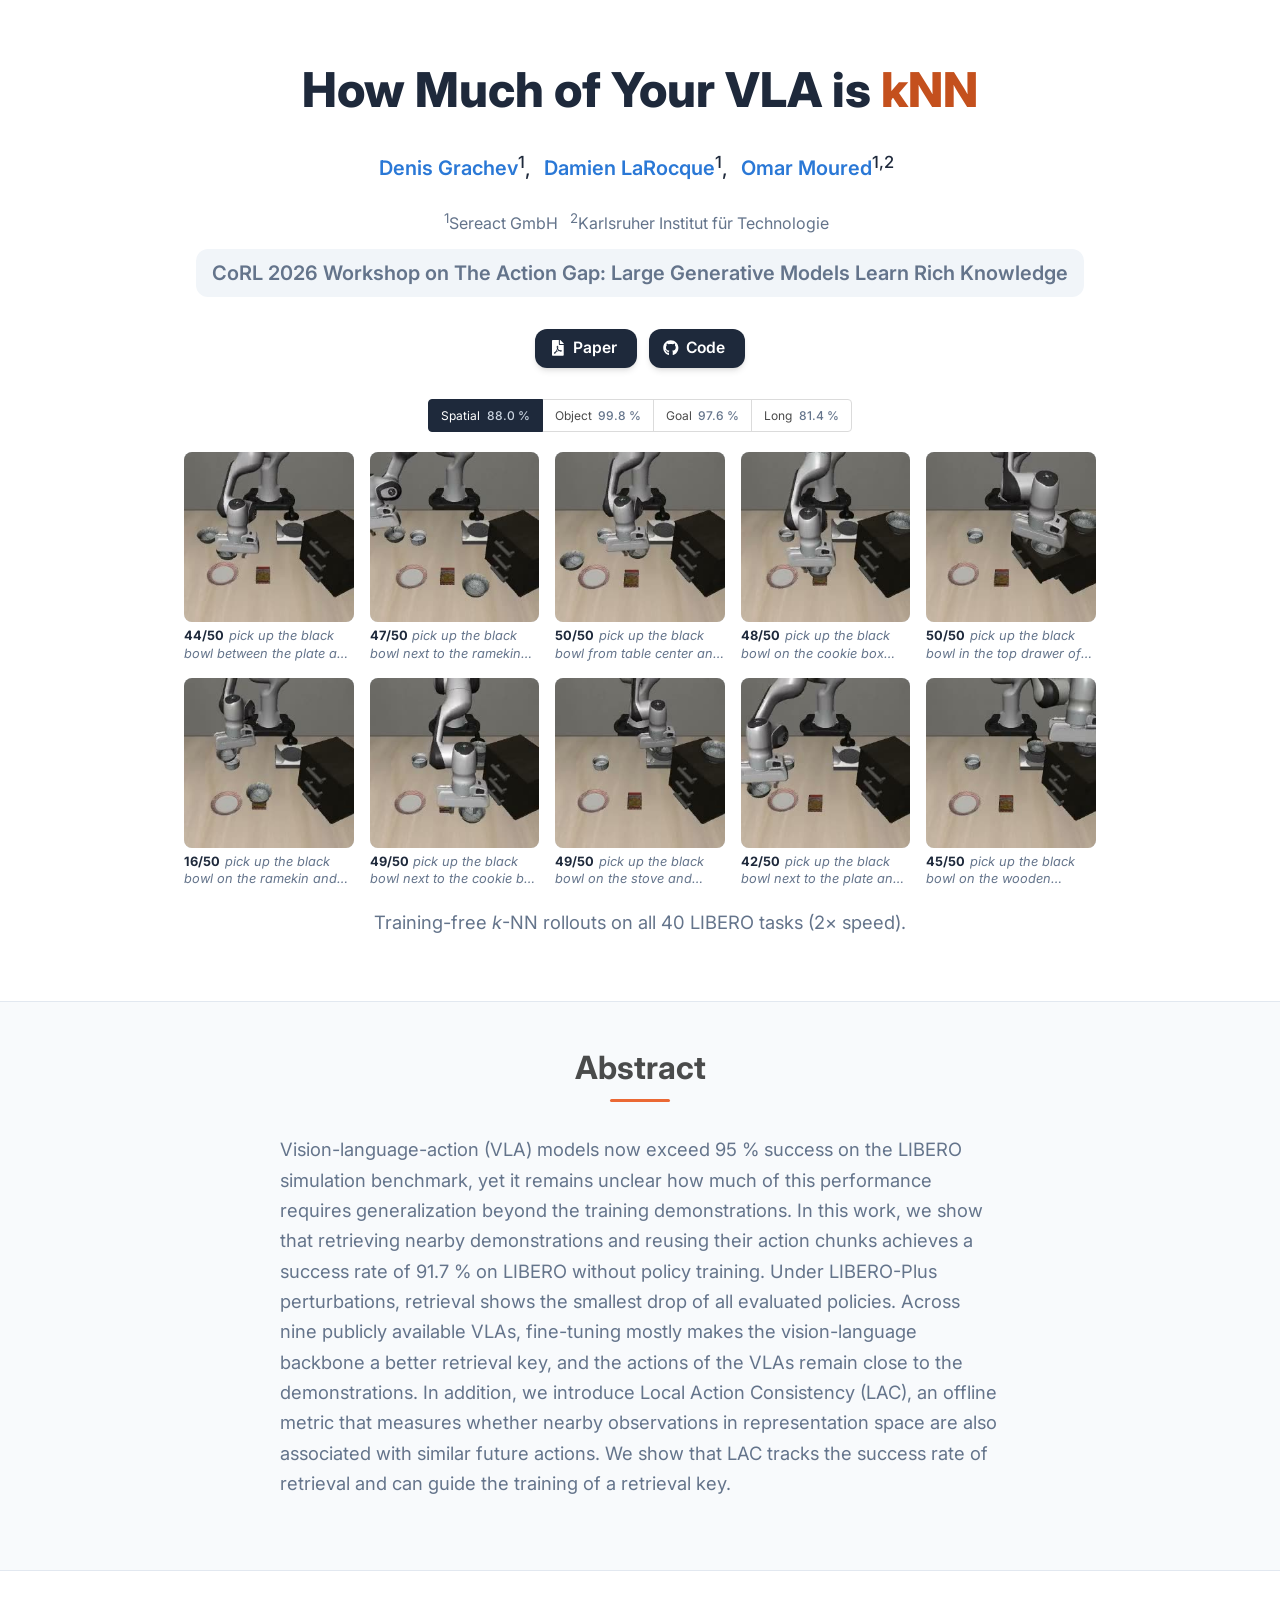
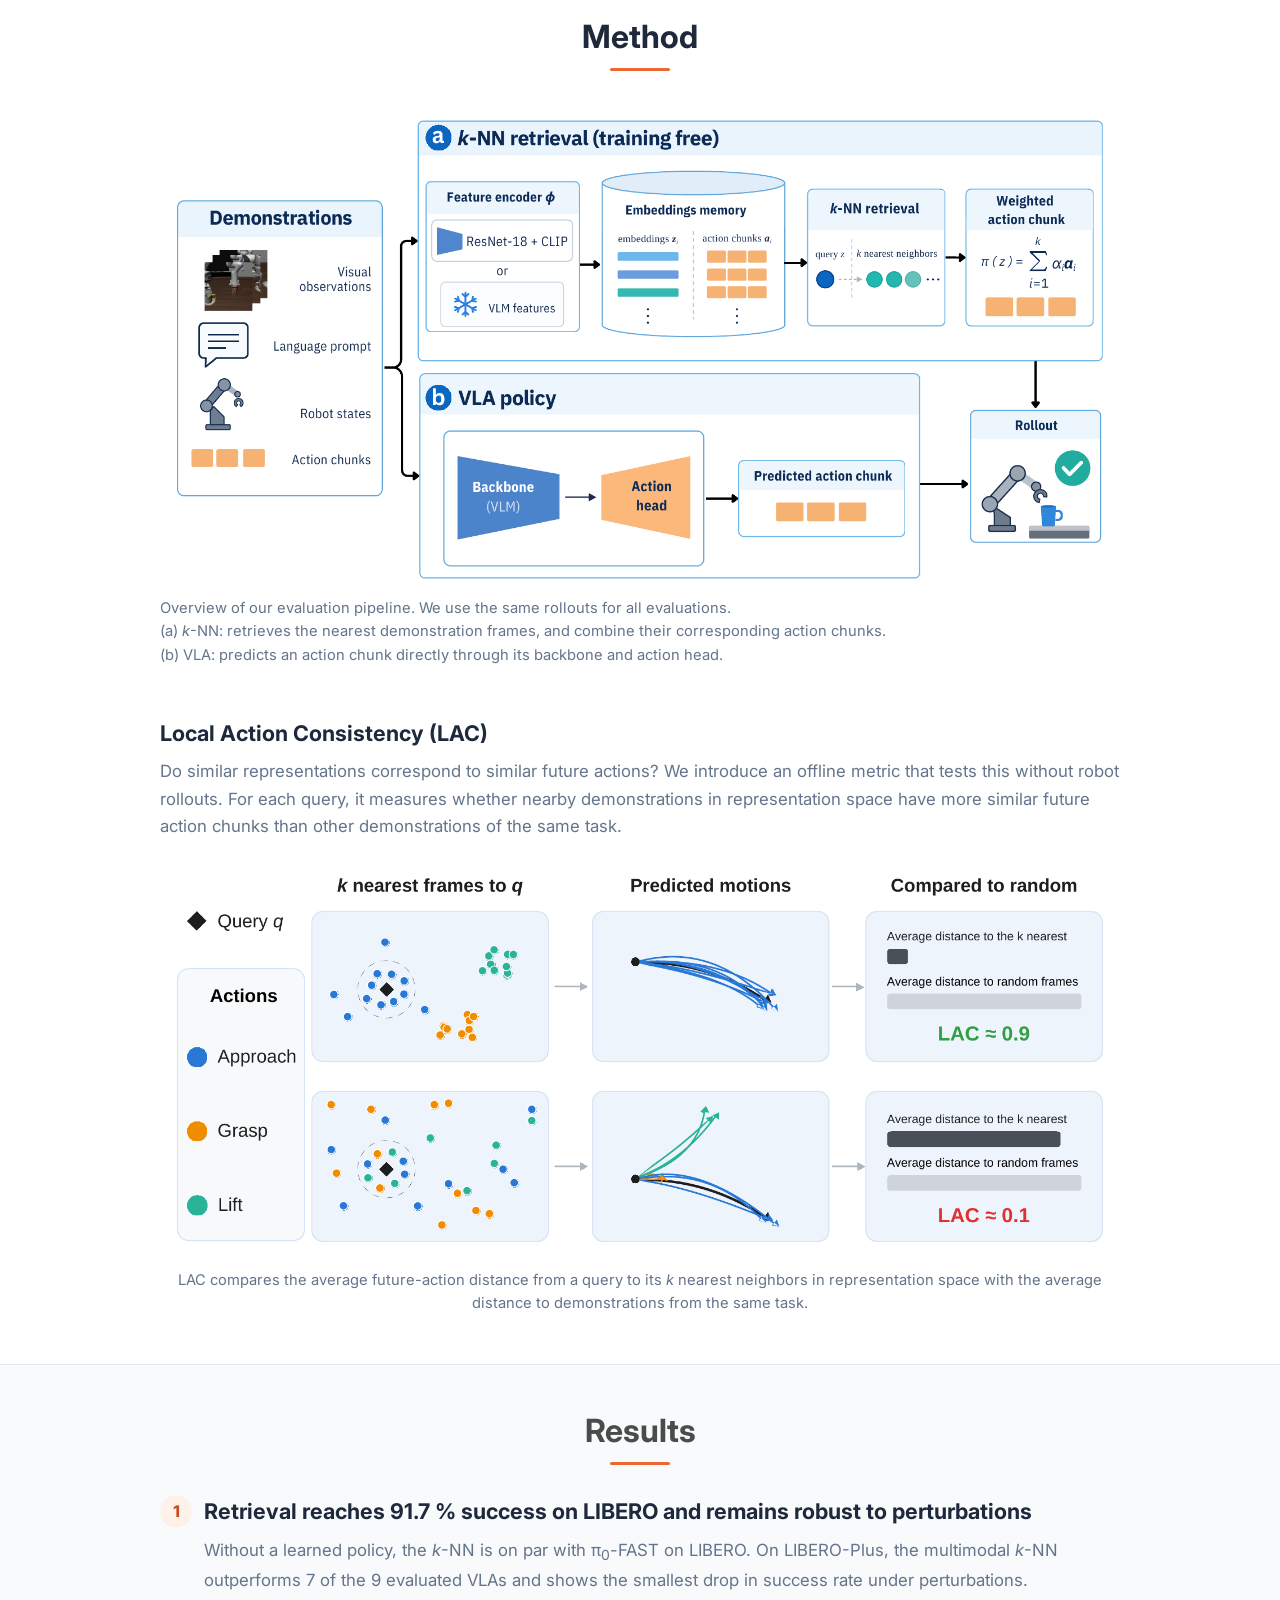
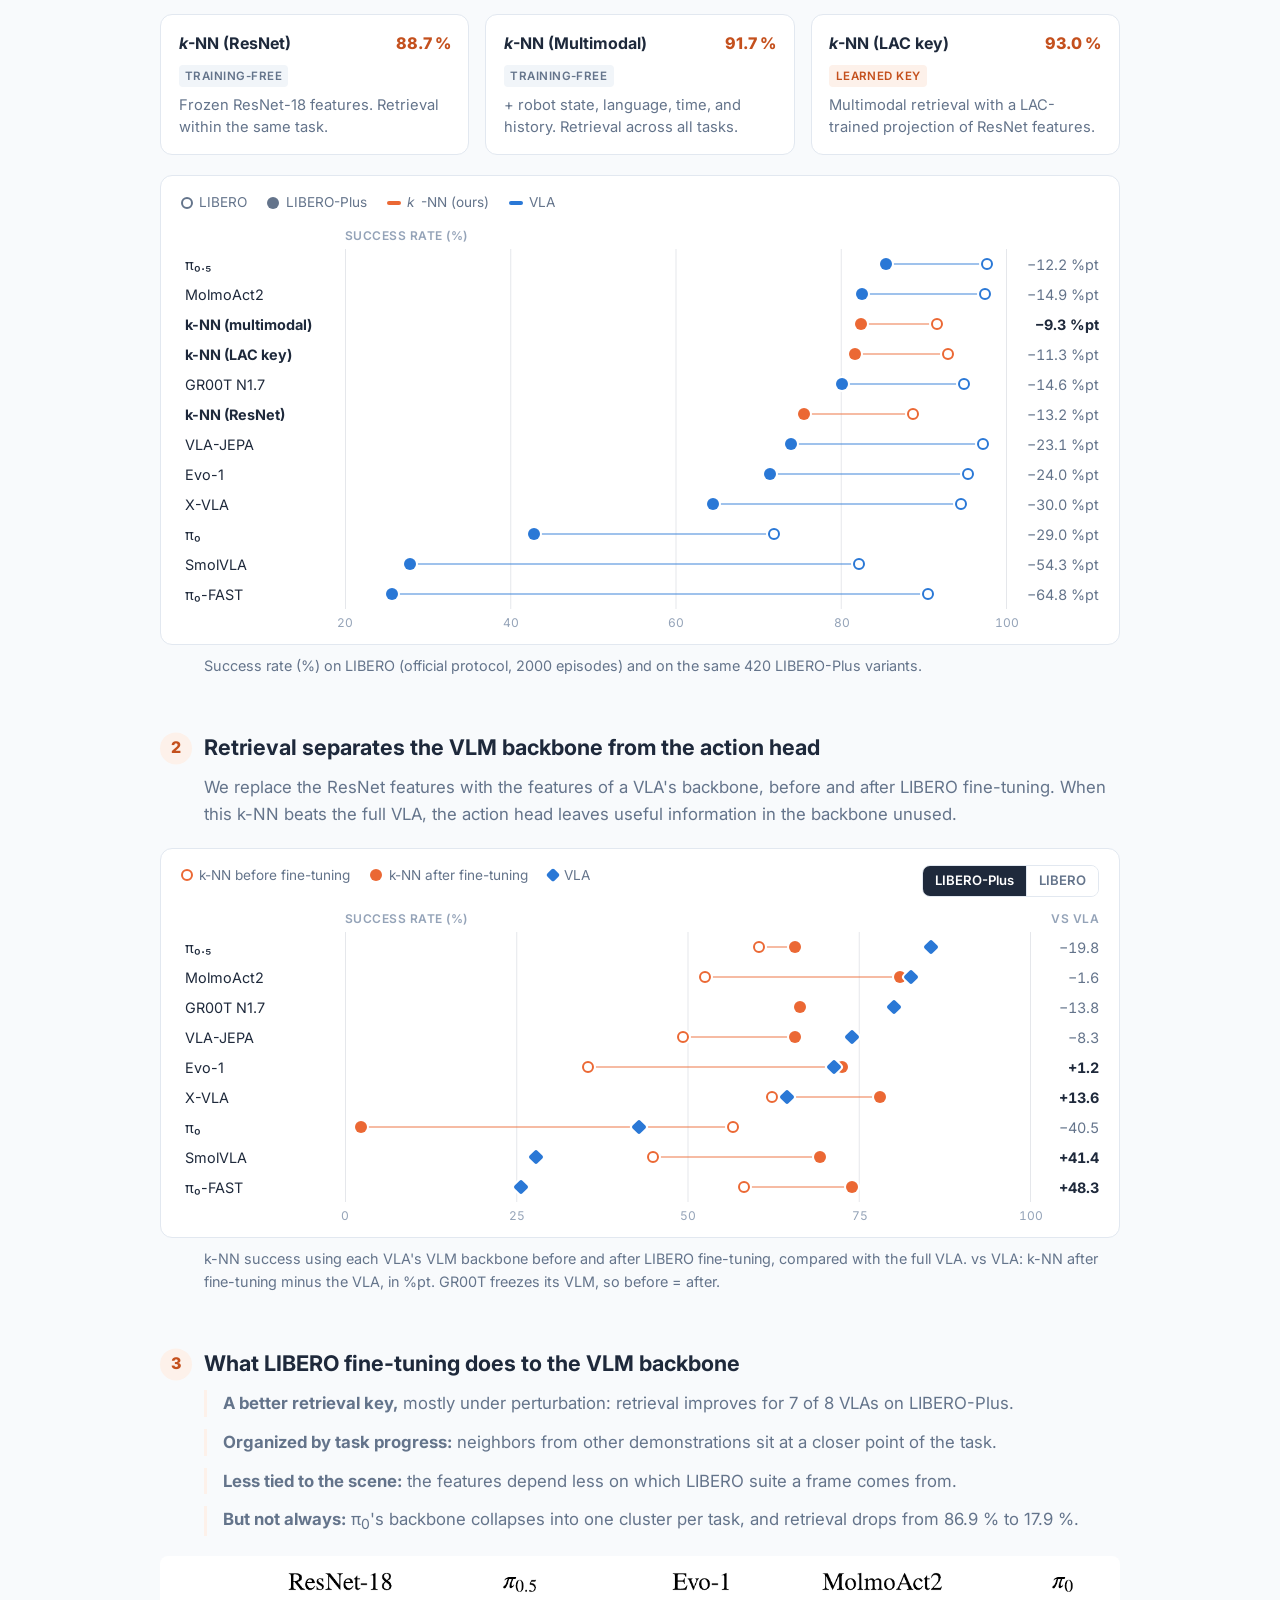
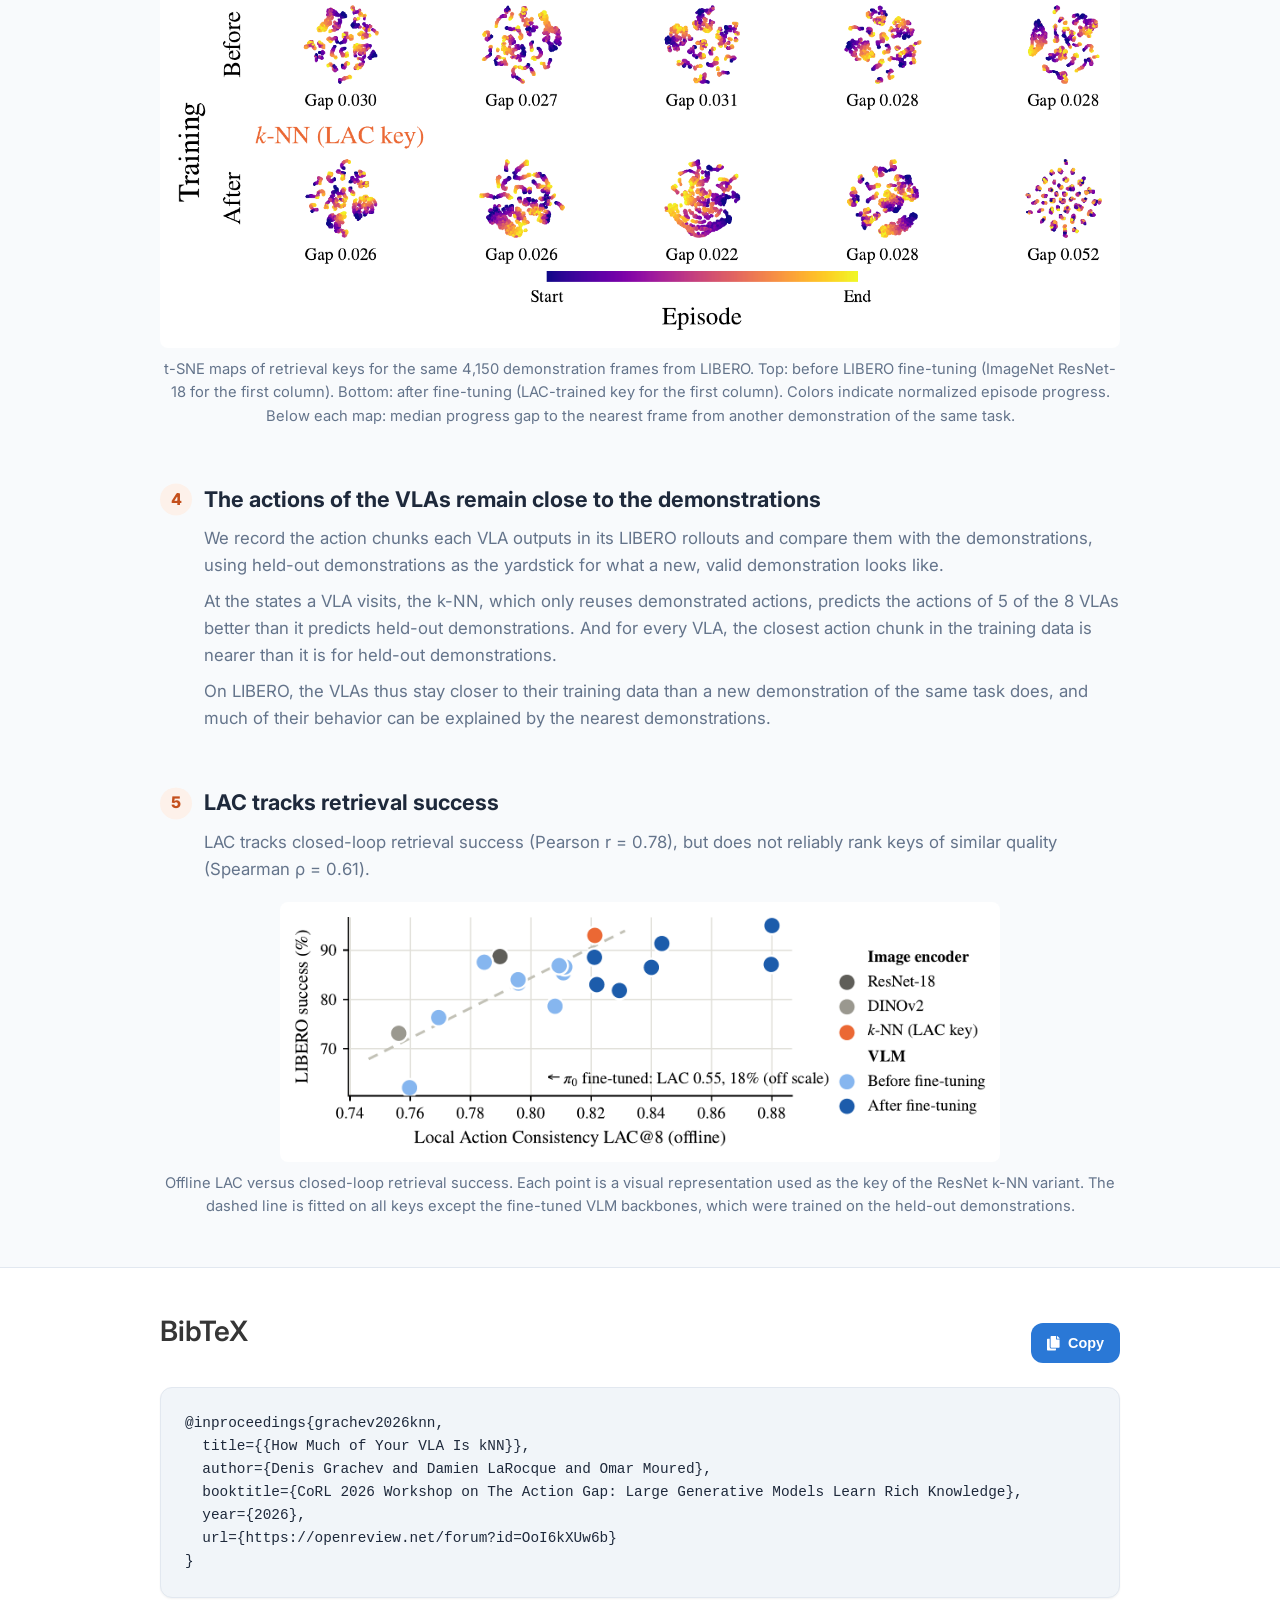
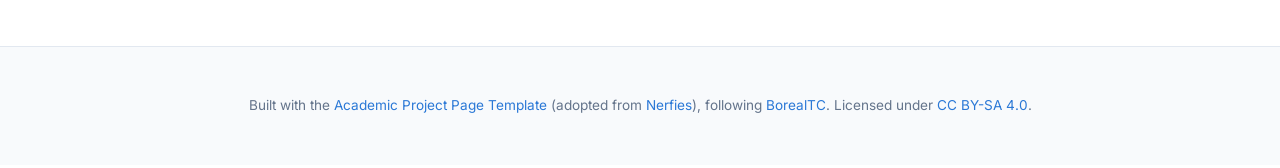
==== index.html @ fefdbc23 "Simplify some texts" ====
<!DOCTYPE html>
<html lang="en">

<head>
  <meta charset="utf-8">
  <meta name="viewport" content="width=device-width, initial-scale=1">

  <meta name="title" content="How Much of Your VLA is kNN - Grachev, LaRocque, Moured">
  <meta name="description"
    content="Training-free k-NN retrieval over demonstrations reaches 91.7% on LIBERO and shows the smallest drop under LIBERO-Plus perturbations. We use retrieval to analyze nine public VLAs.">
  <meta name="keywords"
    content="vision-language-action models, VLA, k-nearest neighbors, retrieval, LIBERO, LIBERO-Plus, robustness, generalization, robot learning">
  <meta name="author" content="Denis Grachev, Damien LaRocque, Omar Moured">
  <meta name="robots" content="index, follow">

  <meta property="og:type" content="article">
  <meta property="og:site_name" content="Sereact">
  <meta property="og:title" content="How Much of Your VLA is kNN">
  <meta property="og:description"
    content="Training-free k-NN retrieval over demonstrations reaches 91.7% on LIBERO and shows the smallest drop under LIBERO-Plus perturbations.">
  <!-- TODO: confirm the final GitHub Pages URL -->
  <meta property="og:url" content="https://sereact.github.io/lerobot_knn">
  <meta property="og:image" content="https://sereact.github.io/lerobot_knn/static/images/social_preview.png">
  <meta property="og:image:width" content="1200">
  <meta property="og:image:height" content="630">
  <meta name="twitter:card" content="summary_large_image">
  <meta name="twitter:title" content="How Much of Your VLA is kNN">
  <meta name="twitter:description"
    content="Training-free k-NN retrieval over demonstrations reaches 91.7% on LIBERO and shows the smallest drop under LIBERO-Plus perturbations.">
  <meta name="twitter:image" content="https://sereact.github.io/lerobot_knn/static/images/social_preview.png">

  <meta name="citation_title" content="How Much of Your VLA is kNN">
  <meta name="citation_author" content="Grachev, Denis">
  <meta name="citation_author" content="LaRocque, Damien">
  <meta name="citation_author" content="Moured, Omar">
  <meta name="citation_publication_date" content="2026">
  <meta name="citation_conference_title" content="Conference on Robot Learning (CoRL) 2026 Workshop">
  <meta name="citation_pdf_url"
    content="https://sereact.github.io/lerobot_knn/static/pdfs/how_much_of_your_vla_is_knn.pdf">

  <title>How Much of Your VLA is kNN</title>

  <link rel="icon" type="image/x-icon" href="static/images/favicon.ico" />
  <link rel="stylesheet" href="static/css/bulma.min.css">
  <link rel="stylesheet" href="static/css/index.css">
  <link rel="stylesheet" href="static/css/knn.css">
  <link rel="preconnect" href="https://fonts.googleapis.com">
  <link rel="preconnect" href="https://fonts.gstatic.com" crossorigin>
  <link href="https://fonts.googleapis.com/css2?family=Inter:wght@400;500;600;700;800&display=swap" rel="stylesheet">

  <script defer src="static/js/fontawesome.all.min.js"></script>
  <script defer src="static/js/index.js"></script>
</head>

<body>
  <button class="scroll-to-top" onclick="scrollToTop()" title="Scroll to top" aria-label="Scroll to top">
    <i class="fas fa-chevron-up"></i>
  </button>

  <main id="main-content">
    <!-- Title, authors, links -->
    <section class="hero title-hero">
      <div class="hero-body">
        <div class="container is-max-desktop has-text-centered">
          <h1 class="title is-1 publication-title">How Much of Your VLA is <span class="knn">kNN</span></h1>
          <div class="is-size-5 publication-authors">
            <span class="author-block"><a href="https://grachev.ai" target="_blank">Denis
                Grachev</a><sup>1</sup>,</span>
            <span class="author-block"><a href="https://damienlarocque.me" target="_blank">Damien
                LaRocque</a><sup>1</sup>,</span>
            <span class="author-block"><a href="https://moured.com" target="_blank">Omar Moured</a><sup>1,2</sup></span>
          </div>
          <div class="is-size-6 publication-affiliations">
            <span class="author-block"><sup>1</sup>Sereact GmbH</span>
            <span class="author-block"><sup>2</sup>Karlsruher Institut für Technologie</span>
          </div>
          <!-- TODO: replace with the full workshop name -->
          <div class="is-size-5 publication-venue">CoRL 2026 Workshop on The Action Gap: Large Generative Models Learn
            Rich Knowledge</div>
          <div class="publication-links">
            <span class="link-block">
              <a href="static/pdfs/how_much_of_your_vla_is_knn.pdf" target="_blank"
                class="external-link button is-normal is-rounded is-dark">
                <span class="icon"><i class="fas fa-file-pdf"></i></span><span>Paper</span>
              </a>
            </span>
            <span class="link-block">
              <a href="https://github.com/sereact/lerobot_knn" target="_blank"
                class="external-link button is-normal is-rounded is-dark">
                <span class="icon"><i class="fab fa-github"></i></span><span>Code</span>
              </a>
            </span>
            <!-- TODO: add once available
          <span class="link-block">
            <a href="https://arxiv.org/abs/ARXIV_ID" target="_blank" class="external-link button is-normal is-rounded is-dark">
              <span class="icon"><i class="ai ai-arxiv"></i></span><span>arXiv</span>
            </a>
          </span>
          -->
          </div>
        </div>
      </div>
    </section>

    <!-- Rollouts on all 40 tasks -->
    <section class="hero teaser" id="rollouts">
      <div class="container is-max-desktop">
        <div class="hero-body">
          <div class="tabs is-toggle is-centered is-small suite-tabs">
            <ul>
              <li class="is-active" data-suite="libero_spatial"><a href="#rollouts">Spatial<span
                    class="rate">88.0&nbsp;%</span></a></li>
              <li data-suite="libero_object"><a href="#rollouts">Object<span class="rate">99.8&nbsp;%</span></a></li>
              <li data-suite="libero_goal"><a href="#rollouts">Goal<span class="rate">97.6&nbsp;%</span></a></li>
              <li data-suite="libero_10"><a href="#rollouts">Long<span class="rate">81.4&nbsp;%</span></a></li>
            </ul>
          </div>
          <div class="suite-panel video-grid" data-suite="libero_spatial">
            <figure class="rollout-tile"
              title="pick up the black bowl between the plate and the ramekin and place it on the plate">
              <video class="rollout" muted loop playsinline preload="none"
                poster="static/videos/rollouts/libero_spatial_0.jpg">
                <source src="static/videos/rollouts/libero_spatial_0.mp4" type="video/mp4">
              </video>
              <figcaption><span class="rate">44/50</span>pick up the black bowl between the plate and the ramekin and
                place it on the plate</figcaption>
            </figure>
            <figure class="rollout-tile" title="pick up the black bowl next to the ramekin and place it on the plate">
              <video class="rollout" muted loop playsinline preload="none"
                poster="static/videos/rollouts/libero_spatial_1.jpg">
                <source src="static/videos/rollouts/libero_spatial_1.mp4" type="video/mp4">
              </video>
              <figcaption><span class="rate">47/50</span>pick up the black bowl next to the ramekin and place it on the
                plate</figcaption>
            </figure>
            <figure class="rollout-tile" title="pick up the black bowl from table center and place it on the plate">
              <video class="rollout" muted loop playsinline preload="none"
                poster="static/videos/rollouts/libero_spatial_2.jpg">
                <source src="static/videos/rollouts/libero_spatial_2.mp4" type="video/mp4">
              </video>
              <figcaption><span class="rate">50/50</span>pick up the black bowl from table center and place it on the
                plate</figcaption>
            </figure>
            <figure class="rollout-tile" title="pick up the black bowl on the cookie box and place it on the plate">
              <video class="rollout" muted loop playsinline preload="none"
                poster="static/videos/rollouts/libero_spatial_3.jpg">
                <source src="static/videos/rollouts/libero_spatial_3.mp4" type="video/mp4">
              </video>
              <figcaption><span class="rate">48/50</span>pick up the black bowl on the cookie box and place it on the
                plate</figcaption>
            </figure>
            <figure class="rollout-tile"
              title="pick up the black bowl in the top drawer of the wooden cabinet and place it on the plate">
              <video class="rollout" muted loop playsinline preload="none"
                poster="static/videos/rollouts/libero_spatial_4.jpg">
                <source src="static/videos/rollouts/libero_spatial_4.mp4" type="video/mp4">
              </video>
              <figcaption><span class="rate">50/50</span>pick up the black bowl in the top drawer of the wooden cabinet
                and place it on the plate</figcaption>
            </figure>
            <figure class="rollout-tile" title="pick up the black bowl on the ramekin and place it on the plate">
              <video class="rollout" muted loop playsinline preload="none"
                poster="static/videos/rollouts/libero_spatial_5.jpg">
                <source src="static/videos/rollouts/libero_spatial_5.mp4" type="video/mp4">
              </video>
              <figcaption><span class="rate">16/50</span>pick up the black bowl on the ramekin and place it on the plate
              </figcaption>
            </figure>
            <figure class="rollout-tile"
              title="pick up the black bowl next to the cookie box and place it on the plate">
              <video class="rollout" muted loop playsinline preload="none"
                poster="static/videos/rollouts/libero_spatial_6.jpg">
                <source src="static/videos/rollouts/libero_spatial_6.mp4" type="video/mp4">
              </video>
              <figcaption><span class="rate">49/50</span>pick up the black bowl next to the cookie box and place it on
                the plate</figcaption>
            </figure>
            <figure class="rollout-tile" title="pick up the black bowl on the stove and place it on the plate">
              <video class="rollout" muted loop playsinline preload="none"
                poster="static/videos/rollouts/libero_spatial_7.jpg">
                <source src="static/videos/rollouts/libero_spatial_7.mp4" type="video/mp4">
              </video>
              <figcaption><span class="rate">49/50</span>pick up the black bowl on the stove and place it on the plate
              </figcaption>
            </figure>
            <figure class="rollout-tile" title="pick up the black bowl next to the plate and place it on the plate">
              <video class="rollout" muted loop playsinline preload="none"
                poster="static/videos/rollouts/libero_spatial_8.jpg">
                <source src="static/videos/rollouts/libero_spatial_8.mp4" type="video/mp4">
              </video>
              <figcaption><span class="rate">42/50</span>pick up the black bowl next to the plate and place it on the
                plate</figcaption>
            </figure>
            <figure class="rollout-tile" title="pick up the black bowl on the wooden cabinet and place it on the plate">
              <video class="rollout" muted loop playsinline preload="none"
                poster="static/videos/rollouts/libero_spatial_9.jpg">
                <source src="static/videos/rollouts/libero_spatial_9.mp4" type="video/mp4">
              </video>
              <figcaption><span class="rate">45/50</span>pick up the black bowl on the wooden cabinet and place it on
                the plate</figcaption>
            </figure>
          </div>
          <div class="suite-panel video-grid" data-suite="libero_object" hidden>
            <figure class="rollout-tile" title="pick up the alphabet soup and place it in the basket">
              <video class="rollout" muted loop playsinline preload="none"
                poster="static/videos/rollouts/libero_object_0.jpg">
                <source src="static/videos/rollouts/libero_object_0.mp4" type="video/mp4">
              </video>
              <figcaption><span class="rate">50/50</span>pick up the alphabet soup and place it in the basket
              </figcaption>
            </figure>
            <figure class="rollout-tile" title="pick up the cream cheese and place it in the basket">
              <video class="rollout" muted loop playsinline preload="none"
                poster="static/videos/rollouts/libero_object_1.jpg">
                <source src="static/videos/rollouts/libero_object_1.mp4" type="video/mp4">
              </video>
              <figcaption><span class="rate">50/50</span>pick up the cream cheese and place it in the basket
              </figcaption>
            </figure>
            <figure class="rollout-tile" title="pick up the salad dressing and place it in the basket">
              <video class="rollout" muted loop playsinline preload="none"
                poster="static/videos/rollouts/libero_object_2.jpg">
                <source src="static/videos/rollouts/libero_object_2.mp4" type="video/mp4">
              </video>
              <figcaption><span class="rate">50/50</span>pick up the salad dressing and place it in the basket
              </figcaption>
            </figure>
            <figure class="rollout-tile" title="pick up the bbq sauce and place it in the basket">
              <video class="rollout" muted loop playsinline preload="none"
                poster="static/videos/rollouts/libero_object_3.jpg">
                <source src="static/videos/rollouts/libero_object_3.mp4" type="video/mp4">
              </video>
              <figcaption><span class="rate">50/50</span>pick up the bbq sauce and place it in the basket</figcaption>
            </figure>
            <figure class="rollout-tile" title="pick up the ketchup and place it in the basket">
              <video class="rollout" muted loop playsinline preload="none"
                poster="static/videos/rollouts/libero_object_4.jpg">
                <source src="static/videos/rollouts/libero_object_4.mp4" type="video/mp4">
              </video>
              <figcaption><span class="rate">50/50</span>pick up the ketchup and place it in the basket</figcaption>
            </figure>
            <figure class="rollout-tile" title="pick up the tomato sauce and place it in the basket">
              <video class="rollout" muted loop playsinline preload="none"
                poster="static/videos/rollouts/libero_object_5.jpg">
                <source src="static/videos/rollouts/libero_object_5.mp4" type="video/mp4">
              </video>
              <figcaption><span class="rate">49/50</span>pick up the tomato sauce and place it in the basket
              </figcaption>
            </figure>
            <figure class="rollout-tile" title="pick up the butter and place it in the basket">
              <video class="rollout" muted loop playsinline preload="none"
                poster="static/videos/rollouts/libero_object_6.jpg">
                <source src="static/videos/rollouts/libero_object_6.mp4" type="video/mp4">
              </video>
              <figcaption><span class="rate">50/50</span>pick up the butter and place it in the basket</figcaption>
            </figure>
            <figure class="rollout-tile" title="pick up the milk and place it in the basket">
              <video class="rollout" muted loop playsinline preload="none"
                poster="static/videos/rollouts/libero_object_7.jpg">
                <source src="static/videos/rollouts/libero_object_7.mp4" type="video/mp4">
              </video>
              <figcaption><span class="rate">50/50</span>pick up the milk and place it in the basket</figcaption>
            </figure>
            <figure class="rollout-tile" title="pick up the chocolate pudding and place it in the basket">
              <video class="rollout" muted loop playsinline preload="none"
                poster="static/videos/rollouts/libero_object_8.jpg">
                <source src="static/videos/rollouts/libero_object_8.mp4" type="video/mp4">
              </video>
              <figcaption><span class="rate">50/50</span>pick up the chocolate pudding and place it in the basket
              </figcaption>
            </figure>
            <figure class="rollout-tile" title="pick up the orange juice and place it in the basket">
              <video class="rollout" muted loop playsinline preload="none"
                poster="static/videos/rollouts/libero_object_9.jpg">
                <source src="static/videos/rollouts/libero_object_9.mp4" type="video/mp4">
              </video>
              <figcaption><span class="rate">50/50</span>pick up the orange juice and place it in the basket
              </figcaption>
            </figure>
          </div>
          <div class="suite-panel video-grid" data-suite="libero_goal" hidden>
            <figure class="rollout-tile" title="open the middle drawer of the cabinet">
              <video class="rollout" muted loop playsinline preload="none"
                poster="static/videos/rollouts/libero_goal_0.jpg">
                <source src="static/videos/rollouts/libero_goal_0.mp4" type="video/mp4">
              </video>
              <figcaption><span class="rate">50/50</span>open the middle drawer of the cabinet</figcaption>
            </figure>
            <figure class="rollout-tile" title="put the bowl on the stove">
              <video class="rollout" muted loop playsinline preload="none"
                poster="static/videos/rollouts/libero_goal_1.jpg">
                <source src="static/videos/rollouts/libero_goal_1.mp4" type="video/mp4">
              </video>
              <figcaption><span class="rate">48/50</span>put the bowl on the stove</figcaption>
            </figure>
            <figure class="rollout-tile" title="put the wine bottle on top of the cabinet">
              <video class="rollout" muted loop playsinline preload="none"
                poster="static/videos/rollouts/libero_goal_2.jpg">
                <source src="static/videos/rollouts/libero_goal_2.mp4" type="video/mp4">
              </video>
              <figcaption><span class="rate">47/50</span>put the wine bottle on top of the cabinet</figcaption>
            </figure>
            <figure class="rollout-tile" title="open the top drawer and put the bowl inside">
              <video class="rollout" muted loop playsinline preload="none"
                poster="static/videos/rollouts/libero_goal_3.jpg">
                <source src="static/videos/rollouts/libero_goal_3.mp4" type="video/mp4">
              </video>
              <figcaption><span class="rate">48/50</span>open the top drawer and put the bowl inside</figcaption>
            </figure>
            <figure class="rollout-tile" title="put the bowl on top of the cabinet">
              <video class="rollout" muted loop playsinline preload="none"
                poster="static/videos/rollouts/libero_goal_4.jpg">
                <source src="static/videos/rollouts/libero_goal_4.mp4" type="video/mp4">
              </video>
              <figcaption><span class="rate">50/50</span>put the bowl on top of the cabinet</figcaption>
            </figure>
            <figure class="rollout-tile" title="push the plate to the front of the stove">
              <video class="rollout" muted loop playsinline preload="none"
                poster="static/videos/rollouts/libero_goal_5.jpg">
                <source src="static/videos/rollouts/libero_goal_5.mp4" type="video/mp4">
              </video>
              <figcaption><span class="rate">50/50</span>push the plate to the front of the stove</figcaption>
            </figure>
            <figure class="rollout-tile" title="put the cream cheese in the bowl">
              <video class="rollout" muted loop playsinline preload="none"
                poster="static/videos/rollouts/libero_goal_6.jpg">
                <source src="static/videos/rollouts/libero_goal_6.mp4" type="video/mp4">
              </video>
              <figcaption><span class="rate">49/50</span>put the cream cheese in the bowl</figcaption>
            </figure>
            <figure class="rollout-tile" title="turn on the stove">
              <video class="rollout" muted loop playsinline preload="none"
                poster="static/videos/rollouts/libero_goal_7.jpg">
                <source src="static/videos/rollouts/libero_goal_7.mp4" type="video/mp4">
              </video>
              <figcaption><span class="rate">50/50</span>turn on the stove</figcaption>
            </figure>
            <figure class="rollout-tile" title="put the bowl on the plate">
              <video class="rollout" muted loop playsinline preload="none"
                poster="static/videos/rollouts/libero_goal_8.jpg">
                <source src="static/videos/rollouts/libero_goal_8.mp4" type="video/mp4">
              </video>
              <figcaption><span class="rate">49/50</span>put the bowl on the plate</figcaption>
            </figure>
            <figure class="rollout-tile" title="put the wine bottle on the rack">
              <video class="rollout" muted loop playsinline preload="none"
                poster="static/videos/rollouts/libero_goal_9.jpg">
                <source src="static/videos/rollouts/libero_goal_9.mp4" type="video/mp4">
              </video>
              <figcaption><span class="rate">47/50</span>put the wine bottle on the rack</figcaption>
            </figure>
          </div>
          <div class="suite-panel video-grid" data-suite="libero_10" hidden>
            <figure class="rollout-tile" title="put both the alphabet soup and the tomato sauce in the basket">
              <video class="rollout" muted loop playsinline preload="none"
                poster="static/videos/rollouts/libero_10_0.jpg">
                <source src="static/videos/rollouts/libero_10_0.mp4" type="video/mp4">
              </video>
              <figcaption><span class="rate">34/50</span>put both the alphabet soup and the tomato sauce in the basket
              </figcaption>
            </figure>
            <figure class="rollout-tile" title="put both the cream cheese box and the butter in the basket">
              <video class="rollout" muted loop playsinline preload="none"
                poster="static/videos/rollouts/libero_10_1.jpg">
                <source src="static/videos/rollouts/libero_10_1.mp4" type="video/mp4">
              </video>
              <figcaption><span class="rate">41/50</span>put both the cream cheese box and the butter in the basket
              </figcaption>
            </figure>
            <figure class="rollout-tile" title="turn on the stove and put the moka pot on it">
              <video class="rollout" muted loop playsinline preload="none"
                poster="static/videos/rollouts/libero_10_2.jpg">
                <source src="static/videos/rollouts/libero_10_2.mp4" type="video/mp4">
              </video>
              <figcaption><span class="rate">48/50</span>turn on the stove and put the moka pot on it</figcaption>
            </figure>
            <figure class="rollout-tile" title="put the black bowl in the bottom drawer of the cabinet and close it">
              <video class="rollout" muted loop playsinline preload="none"
                poster="static/videos/rollouts/libero_10_3.jpg">
                <source src="static/videos/rollouts/libero_10_3.mp4" type="video/mp4">
              </video>
              <figcaption><span class="rate">50/50</span>put the black bowl in the bottom drawer of the cabinet and
                close it</figcaption>
            </figure>
            <figure class="rollout-tile"
              title="put the white mug on the left plate and put the yellow and white mug on the right plate">
              <video class="rollout" muted loop playsinline preload="none"
                poster="static/videos/rollouts/libero_10_4.jpg">
                <source src="static/videos/rollouts/libero_10_4.mp4" type="video/mp4">
              </video>
              <figcaption><span class="rate">44/50</span>put the white mug on the left plate and put the yellow and
                white mug on the right plate</figcaption>
            </figure>
            <figure class="rollout-tile" title="pick up the book and place it in the back compartment of the caddy">
              <video class="rollout" muted loop playsinline preload="none"
                poster="static/videos/rollouts/libero_10_5.jpg">
                <source src="static/videos/rollouts/libero_10_5.mp4" type="video/mp4">
              </video>
              <figcaption><span class="rate">49/50</span>pick up the book and place it in the back compartment of the
                caddy</figcaption>
            </figure>
            <figure class="rollout-tile"
              title="put the white mug on the plate and put the chocolate pudding to the right of the plate">
              <video class="rollout" muted loop playsinline preload="none"
                poster="static/videos/rollouts/libero_10_6.jpg">
                <source src="static/videos/rollouts/libero_10_6.mp4" type="video/mp4">
              </video>
              <figcaption><span class="rate">28/50</span>put the white mug on the plate and put the chocolate pudding to
                the right of the plate</figcaption>
            </figure>
            <figure class="rollout-tile" title="put both the alphabet soup and the cream cheese box in the basket">
              <video class="rollout" muted loop playsinline preload="none"
                poster="static/videos/rollouts/libero_10_7.jpg">
                <source src="static/videos/rollouts/libero_10_7.mp4" type="video/mp4">
              </video>
              <figcaption><span class="rate">39/50</span>put both the alphabet soup and the cream cheese box in the
                basket</figcaption>
            </figure>
            <figure class="rollout-tile" title="put both moka pots on the stove">
              <video class="rollout" muted loop playsinline preload="none"
                poster="static/videos/rollouts/libero_10_8.jpg">
                <source src="static/videos/rollouts/libero_10_8.mp4" type="video/mp4">
              </video>
              <figcaption><span class="rate">35/50</span>put both moka pots on the stove</figcaption>
            </figure>
            <figure class="rollout-tile" title="put the yellow and white mug in the microwave and close it">
              <video class="rollout" muted loop playsinline preload="none"
                poster="static/videos/rollouts/libero_10_9.jpg">
                <source src="static/videos/rollouts/libero_10_9.mp4" type="video/mp4">
              </video>
              <figcaption><span class="rate">39/50</span>put the yellow and white mug in the microwave and close it
              </figcaption>
            </figure>
          </div>
          <p class="teaser-caption">Training-free <em>k</em>-NN rollouts on all 40 LIBERO tasks (2&times; speed).</p>
        </div>
      </div>
    </section>

    <!-- Abstract -->
    <section class="section hero is-light">
      <div class="container is-max-desktop">
        <h2 class="title is-3">Abstract</h2>
        <div class="lead">
          <p>
            Vision-language-action (VLA) models now exceed 95&nbsp;% success on the LIBERO simulation benchmark, yet it
            remains unclear how much of this performance requires generalization beyond the training demonstrations. In
            this work, we show that retrieving nearby demonstrations and reusing their action chunks achieves a success
            rate of 91.7&nbsp;% on LIBERO without policy training. Under LIBERO-Plus perturbations, retrieval shows the
            smallest drop of all evaluated policies. Across nine publicly available VLAs, fine-tuning mostly makes the
            vision-language backbone a better retrieval key, and the actions of the VLAs remain close to the
            demonstrations. In addition, we introduce Local Action Consistency (LAC), an offline metric that measures
            whether nearby observations in representation space are also associated with similar future actions. We
            show that LAC tracks the success rate of retrieval and can guide the training of a retrieval key.
          </p>
        </div>
      </div>
    </section>

    <!-- Method -->
    <section class="section">
      <div class="container is-max-desktop">
        <h2 class="title is-3">Method</h2>
        <figure class="paper-figure pipeline">
          <div class="pipeline-frame">
            <div class="pipeline-canvas" id="pipeline">
              <img src="static/images/pipeline.png"
                alt="Pipeline: demonstrations feed either (a) a k-NN retrieval over an embedding memory of observations and action chunks, or (b) a VLA backbone and action head; both produce an action chunk executed in the same rollout."
                loading="lazy">
              <div class="path-zone" data-path="knn" style="left: 26.21%; top: 0.96%; width: 73.14%; height: 52.88%"
                tabindex="0" role="button" aria-label="Highlight the k-NN retrieval path"></div>
              <div class="path-zone is-part" data-path="knn"
                style="left: 90.83%; top: 52.88%; width: 2.38%; height: 11.06%"></div>
              <div class="path-zone is-part" data-path="knn"
                style="left: 23.53%; top: 26.20%; width: 3.16%; height: 3.61%"></div>
              <div class="path-zone" data-path="vla" style="left: 26.21%; top: 55.05%; width: 53.90%; height: 44.95%"
                tabindex="0" role="button" aria-label="Highlight the VLA policy path"></div>
              <div class="path-zone is-part" data-path="vla"
                style="left: 79.51%; top: 77.52%; width: 5.54%; height: 4.21%"></div>
              <div class="path-zone is-part" data-path="vla"
                style="left: 23.53%; top: 75.96%; width: 3.16%; height: 3.85%"></div>
            </div>
          </div>
          <figcaption style="text-align: left;">
            Overview of our evaluation pipeline. We use the same rollouts for all evaluations.<br />
            (a) <em>k</em>-NN: retrieves the nearest demonstration frames, and combine their corresponding action
            chunks.<br />
            (b) VLA: predicts an action chunk directly through its backbone and action head.
          </figcaption>
        </figure>

        <h3 class="subsection-title">Local Action Consistency (LAC)</h3>
        <p class="section-text">
          Do similar representations correspond to similar future actions? We introduce an offline metric that tests
          this without robot rollouts. For each query, it measures whether nearby demonstrations in representation space
          have more similar future action chunks than other demonstrations of the same task.
        </p>
        <figure class="paper-figure">
          <a href="static/images/lac.png" target="_blank"><img src="static/images/lac.png"
              alt="Two example queries: when the k nearest frames share the query's action, predicted motions agree and LAC is about 0.9; when the neighbors mix approach, grasp and lift actions, LAC is about 0.1."
              loading="lazy"></a>
          <figcaption>
            LAC compares the average future-action distance from a query to its <em>k</em> nearest neighbors in
            representation space with the average distance to demonstrations from the same task.
          </figcaption>
        </figure>
      </div>
    </section>

    <!-- Results -->
    <section class="section hero is-light">
      <div class="container is-max-desktop">
        <h2 class="title is-3">Results</h2>

        <article class="finding">
          <h3 class="finding-title"><span class="finding-num">1</span>Retrieval reaches 91.7&nbsp;% success on LIBERO
            and remains robust to perturbations</h3>
          <p>
            Without a learned policy, the <em>k</em>-NN is on par with &pi;<sub>0</sub>-FAST on LIBERO. On
            LIBERO-Plus, the multimodal <em>k</em>-NN outperforms 7 of the 9 evaluated VLAs and
            shows the smallest drop in success rate under perturbations.
          </p>
          <div class="cards variants">
            <div class="card-item">
              <h4><em>k</em>-NN (ResNet) <span class="variant-score">88.7&nbsp;%</span></h4>
              <span class="variant-tag">training-free</span>
              <p>Frozen ResNet-18 features. Retrieval within the same task.</p>
            </div>
            <div class="card-item">
              <h4><em>k</em>-NN (Multimodal) <span class="variant-score">91.7&nbsp;%</span></h4>
              <span class="variant-tag">training-free</span>
              <p>+ robot state, language, time, and history. Retrieval across all tasks.</p>
            </div>
            <div class="card-item">
              <h4><em>k</em>-NN (LAC key) <span class="variant-score">93.0&nbsp;%</span></h4>
              <span class="variant-tag is-trained">learned key</span>
              <p>Multimodal retrieval with a LAC-trained projection of ResNet features.</p>
            </div>
          </div>
          <div class="dumbbell" id="benchmark-chart">
            <div class="db-legend" aria-hidden="true">
              <span class="db-key"><span class="db-swatch is-ring"></span>LIBERO</span>
              <span class="db-key"><span class="db-swatch is-filled"></span>LIBERO-Plus</span>
              <span class="db-key"><span class="db-chip is-knn"></span><em>k</em>-NN (ours)</span>
              <span class="db-key"><span class="db-chip is-vla"></span>VLA</span>
            </div>
            <div class="db-head" aria-hidden="true"><span></span><span>Success rate (%)</span><span></span></div>
            <div class="db-rows" role="list" aria-label="Success rate on LIBERO and LIBERO-Plus for each policy"></div>
            <div class="db-axis" aria-hidden="true">
              <span></span>
              <div class="db-ticks">
                <span style="left: 0%">20</span><span style="left: 25%">40</span><span style="left: 50%">60</span><span
                  style="left: 75%">80</span><span style="left: 100%">100</span>
              </div>
              <span></span>
            </div>
            <div class="db-tooltip" hidden></div>
          </div>
          <p class="chart-note">Success rate (%) on LIBERO (official protocol, 2000 episodes) and on the same 420
            LIBERO-Plus variants.</p>
        </article>

        <article class="finding">
          <h3 class="finding-title"><span class="finding-num">2</span>Retrieval separates the VLM backbone from the
            action head</h3>
          <p>
            We replace the ResNet features with the features of a VLA's backbone, before and after LIBERO fine-tuning.
            When this k-NN beats the full VLA, the action head leaves useful information in the backbone unused.
          </p>
          <div class="dumbbell" id="backbone-chart">
            <div class="chart-toolbar">
              <div class="db-legend" aria-hidden="true">
                <span class="db-key"><span class="db-swatch is-ring is-knn"></span>k-NN before fine-tuning</span>
                <span class="db-key"><span class="db-swatch is-filled is-knn"></span>k-NN after fine-tuning</span>
                <span class="db-key"><span class="db-swatch is-diamond"></span>VLA</span>
              </div>
              <div class="chart-toggle" role="group" aria-label="Benchmark">
                <button type="button" data-benchmark="plus">LIBERO-Plus</button>
                <button type="button" data-benchmark="libero">LIBERO</button>
              </div>
            </div>
            <div class="db-head" aria-hidden="true"><span></span><span>Success rate (%)</span><span>vs VLA</span></div>
            <div class="db-rows" role="list"
              aria-label="k-NN success with each VLA backbone before and after fine-tuning, and the full VLA"></div>
            <div class="db-axis" aria-hidden="true">
              <span></span>
              <div class="db-ticks">
                <span style="left: 0%">0</span><span style="left: 25%">25</span><span style="left: 50%">50</span><span
                  style="left: 75%">75</span><span style="left: 100%">100</span>
              </div>
              <span></span>
            </div>
            <div class="db-tooltip" hidden></div>
          </div>
          <p class="chart-note">
            k-NN success using each VLA's VLM backbone before and after LIBERO fine-tuning, compared with the full VLA.
            vs VLA: k-NN after fine-tuning minus the VLA, in %pt. GR00T freezes its VLM, so before = after.
          </p>
        </article>

        <article class="finding">
          <h3 class="finding-title"><span class="finding-num">3</span>What LIBERO fine-tuning does to the VLM backbone
          </h3>
          <ul class="facts">
            <li><strong>A better retrieval key,</strong> mostly under perturbation: retrieval improves for 7 of 8 VLAs
              on LIBERO-Plus.</li>
            <li><strong>Organized by task progress:</strong> neighbors from other demonstrations sit at a closer point
              of the task.</li>
            <li><strong>Less tied to the scene:</strong> the features depend less on which LIBERO suite a frame comes
              from.</li>
            <li><strong>But not always:</strong> &pi;<sub>0</sub>'s backbone collapses into one cluster per task, and
              retrieval drops from 86.9&nbsp;% to 17.9&nbsp;%.</li>
          </ul>
          <figure class="paper-figure">
            <a href="static/images/tsne.png" target="_blank"><img src="static/images/tsne.png"
                alt="t-SNE maps of retrieval keys for ResNet-18, pi0.5, Evo-1, MolmoAct2 and pi0, before and after training, colored by episode progress."
                loading="lazy"></a>
            <figcaption>
              t-SNE maps of retrieval keys for the same 4,150 demonstration frames from LIBERO. Top: before LIBERO
              fine-tuning (ImageNet ResNet-18 for the first column). Bottom: after fine-tuning (LAC-trained key for the
              first column). Colors indicate normalized episode progress. Below each map: median progress gap to the
              nearest frame from another demonstration of the same task.
            </figcaption>
          </figure>
        </article>

        <article class="finding">
          <h3 class="finding-title"><span class="finding-num">4</span>The actions of the VLAs remain close to the
            demonstrations</h3>
          <p>
            We record the action chunks each VLA outputs in its LIBERO rollouts and compare them with the
            demonstrations,
            using held-out demonstrations as the yardstick for what a new, valid demonstration looks like.
          </p>
          <p>
            At the states a VLA visits, the k-NN, which only reuses demonstrated actions, predicts the actions of 5 of
            the 8 VLAs better than it predicts held-out demonstrations. And for every VLA, the closest action chunk in
            the
            training data is nearer than it is for held-out demonstrations.
          </p>
          <p>
            On LIBERO, the VLAs thus stay closer to their training data than a new demonstration of the same task does,
            and much of their behavior can be explained by the nearest demonstrations.
          </p>
        </article>

        <article class="finding">
          <h3 class="finding-title"><span class="finding-num">5</span>LAC tracks retrieval success</h3>
          <p>
            LAC tracks closed-loop retrieval success (Pearson r&nbsp;=&nbsp;0.78), but does not reliably rank keys of
            similar quality (Spearman &rho;&nbsp;=&nbsp;0.61).
          </p>
          <figure class="paper-figure is-medium">
            <a href="static/images/lac_vs_success.png" target="_blank"><img src="static/images/lac_vs_success.png"
                alt="Scatter plot of LIBERO success against offline LAC for image encoders and VLM backbones before and after fine-tuning; the LAC-trained key is highest among image encoders."
                loading="lazy"></a>
            <figcaption>
              Offline LAC versus closed-loop retrieval success. Each point is a visual representation used as the key of
              the ResNet k-NN variant. The dashed line is fitted on all keys except the fine-tuned VLM backbones, which
              were trained on the held-out demonstrations.
            </figcaption>
          </figure>
        </article>
      </div>
    </section>

    <!-- BibTeX -->
    <section class="section" id="BibTeX">
      <div class="container is-max-desktop content">
        <div class="bibtex-header">
          <h2 class="title">BibTeX</h2>
          <button class="copy-bibtex-btn" onclick="copyBibTeX()" title="Copy BibTeX to clipboard">
            <i class="fas fa-copy"></i>
            <span class="copy-text">Copy</span>
          </button>
        </div>
        <!-- TODO: update booktitle with the full workshop name -->
        <pre id="bibtex-code"><code>@inproceedings{grachev2026knn,
  title={{How Much of Your VLA Is kNN}},
  author={Denis Grachev and Damien LaRocque and Omar Moured},
  booktitle={CoRL 2026 Workshop on The Action Gap: Large Generative Models Learn Rich Knowledge},
  year={2026},
  url={https://openreview.net/forum?id=OoI6kXUw6b}
}</code></pre>
      </div>
    </section>

  </main>

  <footer class="footer">
    <div class="container has-text-centered">
      <p>
        Built with the <a href="https://github.com/eliahuhorwitz/Academic-project-page-template"
          target="_blank">Academic Project Page Template</a>
        (adopted from <a href="https://nerfies.github.io" target="_blank">Nerfies</a>), following
        <a href="https://norlab-ulaval.github.io/BorealTC/" target="_blank">BorealTC</a>.
        Licensed under <a rel="license" href="http://creativecommons.org/licenses/by-sa/4.0/" target="_blank">CC BY-SA
          4.0</a>.
      </p>
    </div>
  </footer>
</body>

</html>
---- static/css/index.css ----
/* Modern CSS Variables for consistent theming */
:root {
  --primary-color: #2563eb;
  --primary-hover: #1d4ed8;
  --secondary-color: #64748b;
  --accent-color: #0ea5e9;
  --text-primary: #1e293b;
  --text-secondary: #64748b;
  --text-light: #94a3b8;
  --background-primary: #ffffff;
  --background-secondary: #f8fafc;
  --background-accent: #f1f5f9;
  --border-color: #e2e8f0;
  --shadow-sm: 0 1px 2px 0 rgb(0 0 0 / 0.05);
  --shadow-md: 0 4px 6px -1px rgb(0 0 0 / 0.1), 0 2px 4px -2px rgb(0 0 0 / 0.1);
  --shadow-lg: 0 10px 15px -3px rgb(0 0 0 / 0.1), 0 4px 6px -4px rgb(0 0 0 / 0.1);
  --shadow-xl: 0 20px 25px -5px rgb(0 0 0 / 0.1), 0 8px 10px -6px rgb(0 0 0 / 0.1);
  --gradient-primary: linear-gradient(135deg, #667eea 0%, #764ba2 100%);
  --gradient-accent: linear-gradient(135deg, #f093fb 0%, #f5576c 100%);
  --gradient-subtle: linear-gradient(135deg, #ffecd2 0%, #fcb69f 100%);
  --border-radius: 12px;
  --border-radius-lg: 16px;
  --transition: all 0.3s cubic-bezier(0.4, 0, 0.2, 1);
}

/* Smooth scrolling for better UX */
html {
  scroll-behavior: smooth;
}

body {
  font-family: 'Inter', 'Segoe UI', -apple-system, BlinkMacSystemFont, sans-serif;
  color: var(--text-primary);
  line-height: 1.6;
  font-size: 16px;
  background-color: var(--background-primary);
  -webkit-font-smoothing: antialiased;
  -moz-osx-font-smoothing: grayscale;
}


/* Modern Button Styles */
.button {
  border-radius: var(--border-radius) !important;
  font-weight: 600 !important;
  transition: var(--transition) !important;
  border: 2px solid transparent !important;
  position: relative;
  overflow: hidden;
}

.button.is-dark {
  background: var(--text-primary) !important;
  border: none !important;
  color: white !important;
  box-shadow: var(--shadow-md);
}

.button.is-dark:hover {
  transform: translateY(-2px);
  box-shadow: var(--shadow-lg);
  background: var(--primary-color) !important;
}

.button.is-dark:active {
  transform: translateY(0);
  box-shadow: var(--shadow-md);
}

.footer .icon-link {
    font-size: 25px;
    color: var(--text-secondary);
    transition: var(--transition);
}

.footer .icon-link:hover {
    color: var(--primary-color);
    transform: translateY(-2px);
}

.link-block a {
    margin: 8px 4px;
}

.dnerf {
  font-variant: small-caps;
}


/* Hero Section Modernization */
.hero {
  position: relative;
  overflow: hidden;
}

.hero.is-light {
  background: var(--background-secondary);
  border-top: 1px solid var(--border-color);
  border-bottom: 1px solid var(--border-color);
}

.hero-body {
  padding: 4rem 1.5rem;
}

.teaser .hero-body {
  padding-top: 2rem;
  padding-bottom: 4rem;
}

.teaser {
  font-family: 'Inter', sans-serif;
}


/* Publication Content Styling */
.publication-title {
    font-family: 'Inter', sans-serif !important;
    font-weight: 800 !important;
    color: var(--text-primary) !important;
    margin-bottom: 2rem !important;
    line-height: 1.1 !important;
}

.publication-banner {
  max-height: 70vh;
  border-radius: var(--border-radius-lg);
  overflow: hidden;
  box-shadow: var(--shadow-xl);
  margin: 2rem 0;
}

.publication-banner video {
  position: relative;
  left: auto;
  top: auto;
  transform: none;
  object-fit: cover;
  width: 100%;
  height: 100%;
  border-radius: var(--border-radius-lg);
}

.publication-header .hero-body {
  padding: 6rem 1.5rem 4rem;
}

.publication-authors {
    font-family: 'Inter', sans-serif !important;
    font-weight: 500;
    margin-bottom: 1.5rem;
}

.publication-venue {
    color: var(--text-secondary);
    width: fit-content;
    font-weight: 600;
    background: var(--background-accent);
    padding: 0.5rem 1rem;
    border-radius: var(--border-radius);
    margin-top: 1rem;
    display: inline-block;
}

.publication-awards {
    color: #ef4444;
    width: fit-content;
    font-weight: 700;
    background: linear-gradient(135deg, #fef2f2, #fee2e2);
    padding: 0.5rem 1rem;
    border-radius: var(--border-radius);
    border-left: 4px solid #ef4444;
    margin-top: 1rem;
}

.publication-authors a {
   color: var(--primary-color) !important;
   text-decoration: none;
   font-weight: 600;
   transition: var(--transition);
   position: relative;
}

.publication-authors a::after {
    content: '';
    position: absolute;
    width: 0;
    height: 2px;
    bottom: -2px;
    left: 0;
    background: var(--gradient-accent);
    transition: var(--transition);
}

.publication-authors a:hover::after {
    width: 100%;
}

.publication-authors a:hover {
    color: var(--primary-hover) !important;
}

.author-block {
  display: inline-block;
  margin-right: 0.5rem;
}

.publication-banner img {
  border-radius: var(--border-radius-lg);
  box-shadow: var(--shadow-lg);
  transition: var(--transition);
}

.publication-banner img:hover {
  transform: scale(1.02);
  box-shadow: var(--shadow-xl);
}

/* Modern Video and Carousel Styling */
.publication-video {
    position: relative;
    width: 100%;
    height: 0;
    padding-bottom: 56.25%;
    overflow: hidden;
    border-radius: var(--border-radius-lg) !important;
    box-shadow: var(--shadow-xl);
    transition: var(--transition);
}

.publication-video:hover {
    transform: translateY(-4px);
    box-shadow: var(--shadow-xl);
}

.publication-video iframe {
    position: absolute;
    top: 0;
    left: 0;
    width: 100%;
    height: 100%;
    border-radius: var(--border-radius-lg);
}

.publication-body img {
  border-radius: var(--border-radius);
  box-shadow: var(--shadow-md);
  transition: var(--transition);
}

.publication-body img:hover {
  transform: translateY(-2px);
  box-shadow: var(--shadow-lg);
}

.results-carousel {
  overflow: hidden;
  padding: 1rem 0;
}

.results-carousel .item {
  margin: 1rem;
  overflow: hidden;
  padding: 1.5rem;
  font-size: 0;
  background: var(--background-primary);
  border-radius: var(--border-radius-lg);
  box-shadow: var(--shadow-md);
  transition: var(--transition);
  border: 1px solid var(--border-color);
}

.results-carousel .item:hover {
  transform: translateY(-4px);
  box-shadow: var(--shadow-lg);
}

.results-carousel .item img,
.results-carousel video {
  margin: 0;
  border-radius: var(--border-radius);
  width: 100%;
  height: auto;
}

.results-carousel .subtitle {
  font-size: 1rem !important;
  color: var(--text-secondary);
  margin-top: 1rem;
  font-weight: 500;
}

/* Pagination and Misc Improvements */
.slider-pagination .slider-page {
  background: var(--primary-color);
  border-radius: 50%;
  transition: var(--transition);
}

.slider-pagination .slider-page.is-active {
  background: var(--primary-hover);
  transform: scale(1.2);
}

.eql-cntrb { 
  font-size: 0.875rem;
  color: var(--text-light);
  font-style: italic;
}

/* Section Titles */
.title.is-3 {
  font-family: 'Inter', sans-serif !important;
  font-weight: 700 !important;
  color: var(--text-primary);
  margin-bottom: 2rem !important;
  position: relative;
  padding-bottom: 1rem;
}

.title.is-3::after {
  content: '';
  position: absolute;
  bottom: 0;
  left: 50%;
  transform: translateX(-50%);
  width: 60px;
  height: 3px;
  background: var(--gradient-accent);
  border-radius: 2px;
}

/* Content Improvements */
.content.has-text-justified {
  font-size: 1.1rem;
  line-height: 1.8;
  color: var(--text-secondary);
}

.content.has-text-justified p {
  margin-bottom: 1.5rem;
}

/* Footer Improvements */
.footer {
  background: var(--background-secondary);
  border-top: 1px solid var(--border-color);
  padding: 3rem 1.5rem;
}

.footer .content {
  color: var(--text-secondary);
  line-height: 1.7;
}

.footer a {
  color: var(--primary-color);
  text-decoration: none;
  transition: var(--transition);
}

.footer a:hover {
  color: var(--primary-hover);
  text-decoration: underline;
}

/* BibTeX Styling */
pre {
  background: var(--background-accent) !important;
  border: 1px solid var(--border-color) !important;
  border-radius: var(--border-radius) !important;
  padding: 1.5rem !important;
  font-size: 0.9rem !important;
  overflow-x: auto;
  box-shadow: var(--shadow-sm);
}

code {
  background: var(--background-accent) !important;
  color: var(--text-primary) !important;
  font-family: 'SF Mono', 'Monaco', 'Cascadia Code', 'Roboto Mono', monospace !important;
}

/* BibTeX Section Improvements */
.bibtex-header {
  display: flex;
  justify-content: space-between;
  align-items: center;
  margin-bottom: 1rem;
}

.copy-bibtex-btn {
  background: var(--primary-color);
  color: white;
  border: none;
  border-radius: var(--border-radius);
  padding: 0.75rem 1rem;
  font-size: 0.9rem;
  font-weight: 600;
  cursor: pointer;
  transition: var(--transition);
  display: inline-flex;
  align-items: center;
  gap: 0.5rem;
}

.copy-bibtex-btn:hover {
  background: var(--primary-hover);
  transform: translateY(-2px);
  box-shadow: var(--shadow-md);
}

.copy-bibtex-btn.copied {
  background: #10b981;
}

.copy-bibtex-btn.copied .copy-text::after {
  content: "ied!";
}

/* Scroll to Top Button */
.scroll-to-top {
  position: fixed;
  bottom: 2rem;
  right: 2rem;
  width: 50px;
  height: 50px;
  background: var(--primary-color);
  color: white;
  border: none;
  border-radius: 50%;
  cursor: pointer;
  opacity: 0;
  visibility: hidden;
  transition: var(--transition);
  z-index: 999;
  display: flex;
  align-items: center;
  justify-content: center;
  font-size: 1.2rem;
  box-shadow: var(--shadow-lg);
}

.scroll-to-top:hover {
  background: var(--primary-hover);
  transform: translateY(-3px);
  box-shadow: var(--shadow-xl);
}

.scroll-to-top.visible {
  opacity: 1;
  visibility: visible;
}


/* More Works Dropdown */
.more-works-container {
  position: fixed;
  top: 2rem;
  right: 2rem;
  z-index: 1000;
}

.more-works-btn {
  background: var(--background-primary);
  color: var(--text-primary);
  border: 2px solid var(--border-color);
  border-radius: var(--border-radius-lg);
  padding: 0.75rem 1.25rem;
  font-weight: 600;
  font-size: 0.9rem;
  box-shadow: var(--shadow-md);
  transition: var(--transition);
  cursor: pointer;
  text-decoration: none;
  display: inline-flex;
  align-items: center;
  gap: 0.5rem;
  font-family: 'Inter', sans-serif;
}

.more-works-btn:hover {
  transform: translateY(-2px);
  box-shadow: var(--shadow-lg);
  background: var(--background-secondary);
  border-color: var(--primary-color);
}

.more-works-btn .dropdown-arrow {
  transition: var(--transition);
  font-size: 0.8rem;
}

.more-works-btn.active .dropdown-arrow {
  transform: rotate(180deg);
}

.more-works-dropdown {
  position: absolute;
  top: calc(100% + 0.5rem);
  right: 0;
  width: 400px;
  max-width: 90vw;
  background: var(--background-primary);
  border: 1px solid var(--border-color);
  border-radius: var(--border-radius-lg);
  box-shadow: var(--shadow-xl);
  opacity: 0;
  visibility: hidden;
  transform: translateY(-10px);
  transition: var(--transition);
  max-height: 70vh;
  overflow-y: auto;
}

.more-works-dropdown.show {
  opacity: 1;
  visibility: visible;
  transform: translateY(0);
}

.dropdown-header {
  display: flex;
  justify-content: space-between;
  align-items: center;
  padding: 1.5rem 1.5rem 1rem;
  border-bottom: 1px solid var(--border-color);
}

.dropdown-header h4 {
  margin: 0;
  font-size: 1.1rem;
  font-weight: 700;
  color: var(--text-primary);
}

.close-btn {
  background: none;
  border: none;
  color: var(--text-secondary);
  cursor: pointer;
  padding: 0.5rem;
  border-radius: var(--border-radius);
  transition: var(--transition);
}

.close-btn:hover {
  background: var(--background-accent);
  color: var(--text-primary);
}

.works-list {
  padding: 1rem;
}

.work-item {
  display: flex;
  align-items: flex-start;
  justify-content: space-between;
  padding: 1rem;
  border-radius: var(--border-radius);
  text-decoration: none;
  color: inherit;
  transition: var(--transition);
  margin-bottom: 0.5rem;
}

.work-item:hover {
  background: var(--background-accent);
  transform: translateX(4px);
}

.work-info h5 {
  margin: 0 0 0.5rem 0;
  font-size: 1rem;
  font-weight: 500;
  color: var(--text-primary);
}

.work-info p {
  margin: 0 0 0.5rem 0;
  font-size: 0.9rem;
  color: var(--text-secondary);
  line-height: 1.4;
}

.work-venue {
  font-size: 0.8rem;
  color: var(--text-light);
  font-style: italic;
}

.work-item .fas {
  color: var(--text-light);
  font-size: 0.9rem;
  margin-top: 0.2rem;
  flex-shrink: 0;
}


/* Mobile Responsive Improvements */
@media screen and (max-width: 768px) {
  .hero-body {
    padding: 2rem 1rem;
  }
  
  .publication-header .hero-body {
    padding: 3rem 1rem 2rem;
  }
  
  .publication-title {
    font-size: 2.5rem !important;
    line-height: 1.2 !important;
    margin-bottom: 1.5rem !important;
  }
  
  .publication-authors {
    font-size: 1rem !important;
  }
  
  .button {
    margin: 0.25rem !important;
    font-size: 0.875rem !important;
    padding: 0.75rem 1rem !important;
  }
  
  .more-works-container {
    bottom: 2rem;
    right: 1rem;
    top: auto;
  }
  
  .more-works-btn {
    padding: 0.6rem 1rem;
    font-size: 0.8rem;
  }
  
  .more-works-dropdown {
    width: calc(100vw - 2rem);
    right: -1rem;
    bottom: calc(100% + 0.5rem);
    top: auto;
  }
  
  .results-carousel .item {
    margin: 0.5rem;
    padding: 1rem;
  }
  
  .teaser .hero-body {
    padding: 1rem;
  }
  
  .content.has-text-justified {
    font-size: 1rem;
  }
}

@media screen and (max-width: 480px) {
  .publication-title {
    font-size: 2rem !important;
  }
  
  .hero-body {
    padding: 1.5rem 0.75rem;
  }
  
  .more-works-container {
    position: fixed;
    bottom: 2rem;
    right: 1rem;
    z-index: 1000;
  }
  
  .more-works-btn {
    padding: 0.5rem 0.75rem;
    font-size: 0.75rem;
  }
  
  .more-works-dropdown {
    position: absolute;
    bottom: calc(100% + 0.5rem);
    right: 0;
    width: calc(100vw - 2rem);
    max-width: 90vw;
  }
  
  .link-block {
    display: block;
    margin-bottom: 0.5rem;
  }
  
  .button {
    width: 100%;
    justify-content: center;
  }
}

/* Tablet Responsive */
@media screen and (min-width: 769px) and (max-width: 1024px) {
  .hero-body {
    padding: 3rem 2rem;
  }
  
  .publication-header .hero-body {
    padding: 4rem 2rem 3rem;
  }
}

/* Animation for page load */
@keyframes fadeInUp {
  from {
    opacity: 0;
    transform: translateY(30px);
  }
  to {
    opacity: 1;
    transform: translateY(0);
  }
}

.hero, .section {
  animation: fadeInUp 0.6s ease-out;
}

/* Improved focus states for accessibility */
.button:focus,
.related-works-btn:focus,
a:focus {
  outline: 2px solid var(--primary-color);
  outline-offset: 2px;
}


/* Print styles */
@media print {
  .more-works-container {
    display: none;
  }
  
  .hero, .section {
    animation: none;
  }
  
  .button {
    background: transparent !important;
    color: var(--text-primary) !important;
    box-shadow: none !important;
  }
}
---- static/css/knn.css ----
/* Page-specific styles on top of the Academic Project Page Template.
   Colors follow the paper figures: blue for VLAs, orange for k-NN. */
:root {
  --primary-color: #2a78d6;
  --primary-hover: #1f62b4;
  --knn-color: #eb6834;     /* chart marks */
  --knn-text: #c4501d;      /* orange text accent, darker for legibility */
  --knn-tint: #fdf1ea;
  --vla-color: #2a78d6;
  --grid-color: #e5e7eb;
}

.knn {
  color: var(--knn-text);
}

/* Header */
.publication-affiliations {
  color: var(--text-secondary);
  margin-top: 0.5rem;
}

.publication-venue {
  margin: 0.75rem 0 1.5rem;
  font-weight: 600;
}

/* Bulma's .hero is a flex column and .container has auto margins, which disables stretching:
   without an explicit width, wide content widens the whole section on phones */
.hero > .container {
  width: 100%;
}

/* Section headings are centered so the template's centered accent bar sits under them */
.section .title.is-3 {
  text-align: center;
}

.title.is-3::after {
  background: var(--knn-color);
}

.lead {
  font-size: 1.15rem;
  line-height: 1.65;
  color: var(--text-secondary);
  max-width: 720px;
  margin: 0 auto 1.5rem;
}

.lead p + p {
  margin-top: 0.9rem;
}

/* Teaser */
.teaser-caption {
  margin: 1.25rem auto 0;
  max-width: 640px;
  text-align: center;
  font-size: 1.15rem;
  color: var(--text-secondary);
}

/* Figures */
.paper-figure {
  margin: 1.25rem auto 0;
  text-align: center;
}

.paper-figure img {
  width: 100%;
  height: auto;
  display: block;
  margin: 0 auto;
  background: #fff;
  border-radius: 8px;
  padding: 0.5rem;
}

.paper-figure.is-medium img {
  max-width: 720px;
}

.paper-figure figcaption {
  margin-top: 0.6rem;
  font-size: 0.92rem;
  color: var(--text-secondary);
}

/* Findings */
.finding {
  margin: 0 auto 3.5rem;
}

.finding:last-child {
  margin-bottom: 0;
}

.finding-title {
  display: flex;
  align-items: baseline;
  gap: 0.75rem;
  font-size: 1.35rem;
  font-weight: 700;
  line-height: 1.3;
  color: var(--text-primary);
  margin-bottom: 0.5rem;
}

.finding-num {
  flex: none;
  display: inline-flex;
  align-items: center;
  justify-content: center;
  width: 2rem;
  height: 2rem;
  border-radius: 50%;
  background: var(--knn-tint);
  color: var(--knn-text);
  font-size: 1rem;
  font-weight: 800;
  transform: translateY(-0.1rem);
}

.finding > p {
  font-size: 1.05rem;
  color: var(--text-secondary);
  margin-left: 2.75rem;
}

.finding > p + p {
  margin-top: 0.6rem;
}

/* Dumbbell chart: LIBERO (ring) to LIBERO-Plus (dot), one row per policy */
.dumbbell {
  position: relative;
  margin-top: 1.25rem;
  background: #fff;
  border: 1px solid var(--border-color);
  border-radius: 12px;
  padding: 1rem 1.25rem 0.75rem;
}

.db-legend {
  display: flex;
  flex-wrap: wrap;
  gap: 0.4rem 1.25rem;
  font-size: 0.85rem;
  color: var(--text-secondary);
  margin-bottom: 0.75rem;
}

.chart-toolbar {
  display: flex;
  flex-wrap: wrap;
  justify-content: space-between;
  align-items: flex-start;
  gap: 0.5rem 1rem;
}

.chart-toggle {
  display: inline-flex;
  border: 1px solid var(--border-color);
  border-radius: 8px;
  overflow: hidden;
  margin-bottom: 0.75rem;
}

.chart-toggle button {
  font: inherit;
  font-size: 0.82rem;
  font-weight: 600;
  padding: 0.3rem 0.75rem;
  border: none;
  background: #fff;
  color: var(--text-secondary);
  cursor: pointer;
}

.chart-toggle button + button {
  border-left: 1px solid var(--border-color);
}

.chart-toggle button.is-active {
  background: var(--text-primary);
  color: #fff;
}

.chart-note {
  font-size: 0.9rem !important;
  margin-top: 0.6rem;
}

.db-key {
  display: inline-flex;
  align-items: center;
  gap: 0.4rem;
}

.db-swatch {
  width: 12px;
  height: 12px;
  border-radius: 50%;
  box-sizing: border-box;
}

.db-swatch.is-ring {
  border: 2px solid var(--text-secondary);
  background: #fff;
}

.db-swatch.is-filled {
  background: var(--text-secondary);
}

.db-swatch.is-ring.is-knn { border-color: var(--knn-color); }
.db-swatch.is-filled.is-knn { background: var(--knn-color); }

.db-swatch.is-diamond {
  width: 10px;
  height: 10px;
  border-radius: 2px;
  background: var(--vla-color);
  transform: rotate(45deg);
}

.db-chip {
  width: 14px;
  height: 4px;
  border-radius: 2px;
}

.db-chip.is-knn { background: var(--knn-color); }
.db-chip.is-vla { background: var(--vla-color); }

.db-head,
.db-row,
.db-axis {
  display: grid;
  grid-template-columns: 9.5rem 1fr 3.5rem;
  column-gap: 0.75rem;
  align-items: center;
}

.db-head {
  font-size: 0.75rem;
  font-weight: 600;
  color: var(--text-light);
  text-transform: uppercase;
  letter-spacing: 0.04em;
  padding-bottom: 0.25rem;
}

.db-head span {
  white-space: nowrap;
}

.db-head span:last-child {
  text-align: right;
}

.db-row {
  height: 30px;
  border-radius: 6px;
  cursor: default;
  outline: none;
}

.db-row:hover,
.db-row:focus-visible {
  background: var(--background-accent);
}

.db-row:focus-visible {
  box-shadow: 0 0 0 2px var(--primary-color);
}

.db-name {
  font-size: 0.9rem;
  color: var(--text-primary);
  white-space: nowrap;
  overflow: hidden;
  text-overflow: ellipsis;
  padding-left: 0.25rem;
}

.db-row.is-knn .db-name {
  font-weight: 700;
}

.db-track {
  position: relative;
  height: 100%;
  background-image: linear-gradient(to right, var(--grid-color) 1px, transparent 1px);
  background-size: 25% 100%;
  border-right: 1px solid var(--grid-color);
}

.db-line {
  position: absolute;
  top: 50%;
  height: 2px;
  transform: translateY(-50%);
  background: currentColor;
  opacity: 0.45;
  border-radius: 1px;
}

.db-dot {
  position: absolute;
  top: 50%;
  width: 12px;
  height: 12px;
  border-radius: 50%;
  transform: translate(-50%, -50%);
  box-sizing: border-box;
  box-shadow: 0 0 0 2px #fff;   /* surface ring */
}

.db-dot.is-ring {
  border: 2px solid currentColor;
  background: #fff;
}

.db-dot.is-filled {
  background: currentColor;
}

.db-dot.is-vla-mark {
  width: 11px;
  height: 11px;
  border-radius: 2px;
  background: var(--vla-color);
  transform: translate(-50%, -50%) rotate(45deg);
}

.db-row.is-knn .db-track,
.db-row.is-backbone .db-track { color: var(--knn-color); }
.db-row.is-vla .db-track { color: var(--vla-color); }

.db-delta {
  text-align: right;
  font-size: 0.9rem;
  font-variant-numeric: tabular-nums;
  color: var(--text-secondary);
}

.db-row.is-best .db-delta {
  color: var(--text-primary);
  font-weight: 700;
}

.db-ticks {
  position: relative;
  height: 1.4rem;
  font-size: 0.75rem;
  color: var(--text-light);
  font-variant-numeric: tabular-nums;
}

.db-ticks span {
  position: absolute;
  top: 0.25rem;
  transform: translateX(-50%);
}

#benchmark-chart .db-head,
#benchmark-chart .db-row,
#benchmark-chart .db-axis {
  grid-template-columns: 9.5rem 1fr 5rem;
}

.db-tooltip {
  position: absolute;
  z-index: 5;
  pointer-events: none;
  background: var(--text-primary);
  color: #fff;
  border-radius: 8px;
  padding: 0.5rem 0.7rem;
  font-size: 0.85rem;
  line-height: 1.4;
  box-shadow: var(--shadow-lg);
  white-space: nowrap;
}

.db-tooltip strong {
  color: #fff;
  font-size: 0.95rem;
}

.db-tooltip .tt-name {
  color: #cbd5e1;
}

.facts {
  margin: 0.25rem 0 0 2.75rem;
  list-style: none;
}

.facts li {
  font-size: 1.05rem;
  line-height: 1.6;
  color: var(--text-secondary);
  padding-left: 1rem;
  border-left: 3px solid var(--knn-tint);
  margin-bottom: 0.75rem;
}

.facts strong {
  color: var(--text-primary);
}

.cards {
  display: grid;
  grid-template-columns: repeat(3, minmax(0, 1fr));
  gap: 1rem;
  margin: 1.25rem 0 0;
}

.card-item {
  background: #fff;
  border: 1px solid var(--border-color);
  border-radius: 12px;
  padding: 1rem 1.1rem;
}

.card-item h4 {
  font-size: 1rem;
  font-weight: 700;
  color: var(--text-primary);
  margin-bottom: 0.35rem;
}

.card-item p {
  font-size: 0.92rem;
  line-height: 1.5;
  color: var(--text-secondary);
}

.cards.variants {
  margin-bottom: 0.25rem;
}

.variant-score {
  float: right;
  font-weight: 800;
  color: var(--knn-text);
}

.variant-tag {
  display: inline-block;
  font-size: 0.72rem;
  font-weight: 600;
  text-transform: uppercase;
  letter-spacing: 0.04em;
  color: var(--text-secondary);
  background: var(--background-accent);
  border-radius: 4px;
  padding: 0.1rem 0.4rem;
  margin-bottom: 0.45rem;
}

.variant-tag.is-trained {
  color: var(--knn-text);
  background: var(--knn-tint);
}

.cards.is-two {
  grid-template-columns: repeat(2, minmax(0, 1fr));
}

.card-item p + p {
  margin-top: 0.5rem;
}

.card-item .card-result {
  color: var(--text-primary);
  font-weight: 600;
}

.takeaway {
  border-left: 4px solid var(--knn-color);
  background: var(--knn-tint);
  border-radius: 0 8px 8px 0;
  padding: 0.9rem 1.1rem;
  margin-top: 1.25rem;
  font-size: 1rem;
  line-height: 1.6;
  color: var(--text-primary);
}

/* Call to action */
.cta .lead {
  margin-bottom: 1.25rem;
}

/* Method section */
.subsection-title {
  font-size: 1.35rem;
  font-weight: 700;
  color: var(--text-primary);
  margin: 3rem 0 0.5rem;
}

.section-text {
  font-size: 1.05rem;
  line-height: 1.65;
  color: var(--text-secondary);
}

/* Interactive pipeline figure: the zones sit over paths (a) and (b) */
.pipeline-frame {
  background: #fff;
  border-radius: 8px;
  padding: 0.5rem;
}

.pipeline-canvas {
  position: relative;
  line-height: 0;
}

.paper-figure .pipeline-canvas img {
  padding: 0;
  border-radius: 0;
}

.path-zone {
  position: absolute;
  border-radius: 8px;
  transition: background-color 0.2s ease, box-shadow 0.2s ease, backdrop-filter 0.2s ease;
  outline: none;
}

.path-zone:not(.is-part) {
  cursor: pointer;
}

.path-zone.is-part {
  pointer-events: none;
  border-radius: 2px;
}

.pipeline-canvas.focus-knn .path-zone[data-path="vla"],
.pipeline-canvas.focus-vla .path-zone[data-path="knn"] {
  background-color: rgba(255, 255, 255, 0.72);
  -webkit-backdrop-filter: grayscale(1);
  backdrop-filter: grayscale(1);
}

.pipeline-canvas.focus-knn .path-zone[data-path="knn"]:not(.is-part) {
  box-shadow: 0 0 0 3px var(--knn-color);
}

.pipeline-canvas.focus-vla .path-zone[data-path="vla"]:not(.is-part) {
  box-shadow: 0 0 0 3px var(--vla-color);
}

/* Rollout videos */
.video-grid {
  display: grid;
  grid-template-columns: repeat(5, minmax(0, 1fr));
  gap: 1rem;
}

.video-grid.is-teaser {
  grid-template-columns: repeat(4, minmax(0, 1fr));
}

.video-grid video {
  width: 100%;
  aspect-ratio: 1 / 1;
  display: block;
  border-radius: 8px;
  background: #e2e8f0;
}

.rollout-tile {
  margin: 0;
}

.rollout-tile figcaption {
  font-size: 0.8rem;
  line-height: 1.35;
  color: var(--text-secondary);
  margin-top: 0.35rem;
  font-style: italic;
  display: -webkit-box;
  -webkit-line-clamp: 2;
  -webkit-box-orient: vertical;
  overflow: hidden;
}

.rollout-tile .rate {
  font-style: normal;
  font-weight: 700;
  color: var(--text-primary);
  margin-right: 0.3rem;
}

.suite-panel[hidden] {
  display: none;
}

.suite-tabs {
  margin-bottom: 1.25rem !important;
}

.suite-tabs li span.rate {
  margin-left: 0.4rem;
  color: var(--text-secondary);
  font-weight: 500;
}

.suite-tabs li.is-active a {
  background-color: var(--text-primary) !important;
  border-color: var(--text-primary) !important;
  color: #fff !important;
}

.suite-tabs li.is-active span.rate {
  color: #cbd5e1;
}

pre#bibtex-code {
  white-space: pre-wrap;
  word-break: break-word;
}

.footer p {
  font-size: 0.85rem;
  color: var(--text-secondary);
}

@media screen and (max-width: 768px) {
  .video-grid,
  .video-grid.is-teaser {
    grid-template-columns: repeat(2, minmax(0, 1fr));
  }

  .finding > p,
  .facts {
    margin-left: 0;
  }

  .cards,
  .cards.is-two {
    grid-template-columns: 1fr;
  }

  .finding-title {
    font-size: 1.15rem;
  }

  .dumbbell {
    padding: 0.75rem 0.75rem 0.5rem;
  }

  .db-head,
  .db-row,
  .db-axis {
    grid-template-columns: 6rem 1fr 3rem;
    column-gap: 0.5rem;
  }

  .db-row {
    height: auto;
    min-height: 34px;
  }

  .db-track {
    align-self: stretch;
  }

  /* Long names such as "k-NN (multimodal)" wrap instead of being cut */
  .db-name {
    white-space: normal;
    line-height: 1.15;
    padding: 0.2rem 0 0.2rem 0.25rem;
  }

  .db-name,
  .db-delta {
    font-size: 0.8rem;
  }

  #benchmark-chart .db-head,
  #benchmark-chart .db-row,
  #benchmark-chart .db-axis {
    grid-template-columns: 6rem 1fr 4.4rem;
  }

  #benchmark-chart .db-delta {
    font-size: 0.72rem;
  }
}

@media screen and (max-width: 480px) {
  .suite-tabs li span.rate {
    display: none;
  }
}

/* Bring the rollout teaser up to the title: was 4rem (title bottom) + 2rem (teaser top) */
.title-hero .hero-body {
  padding-bottom: 1rem;
}

.teaser .hero-body {
  padding-top: 0.5rem;
}
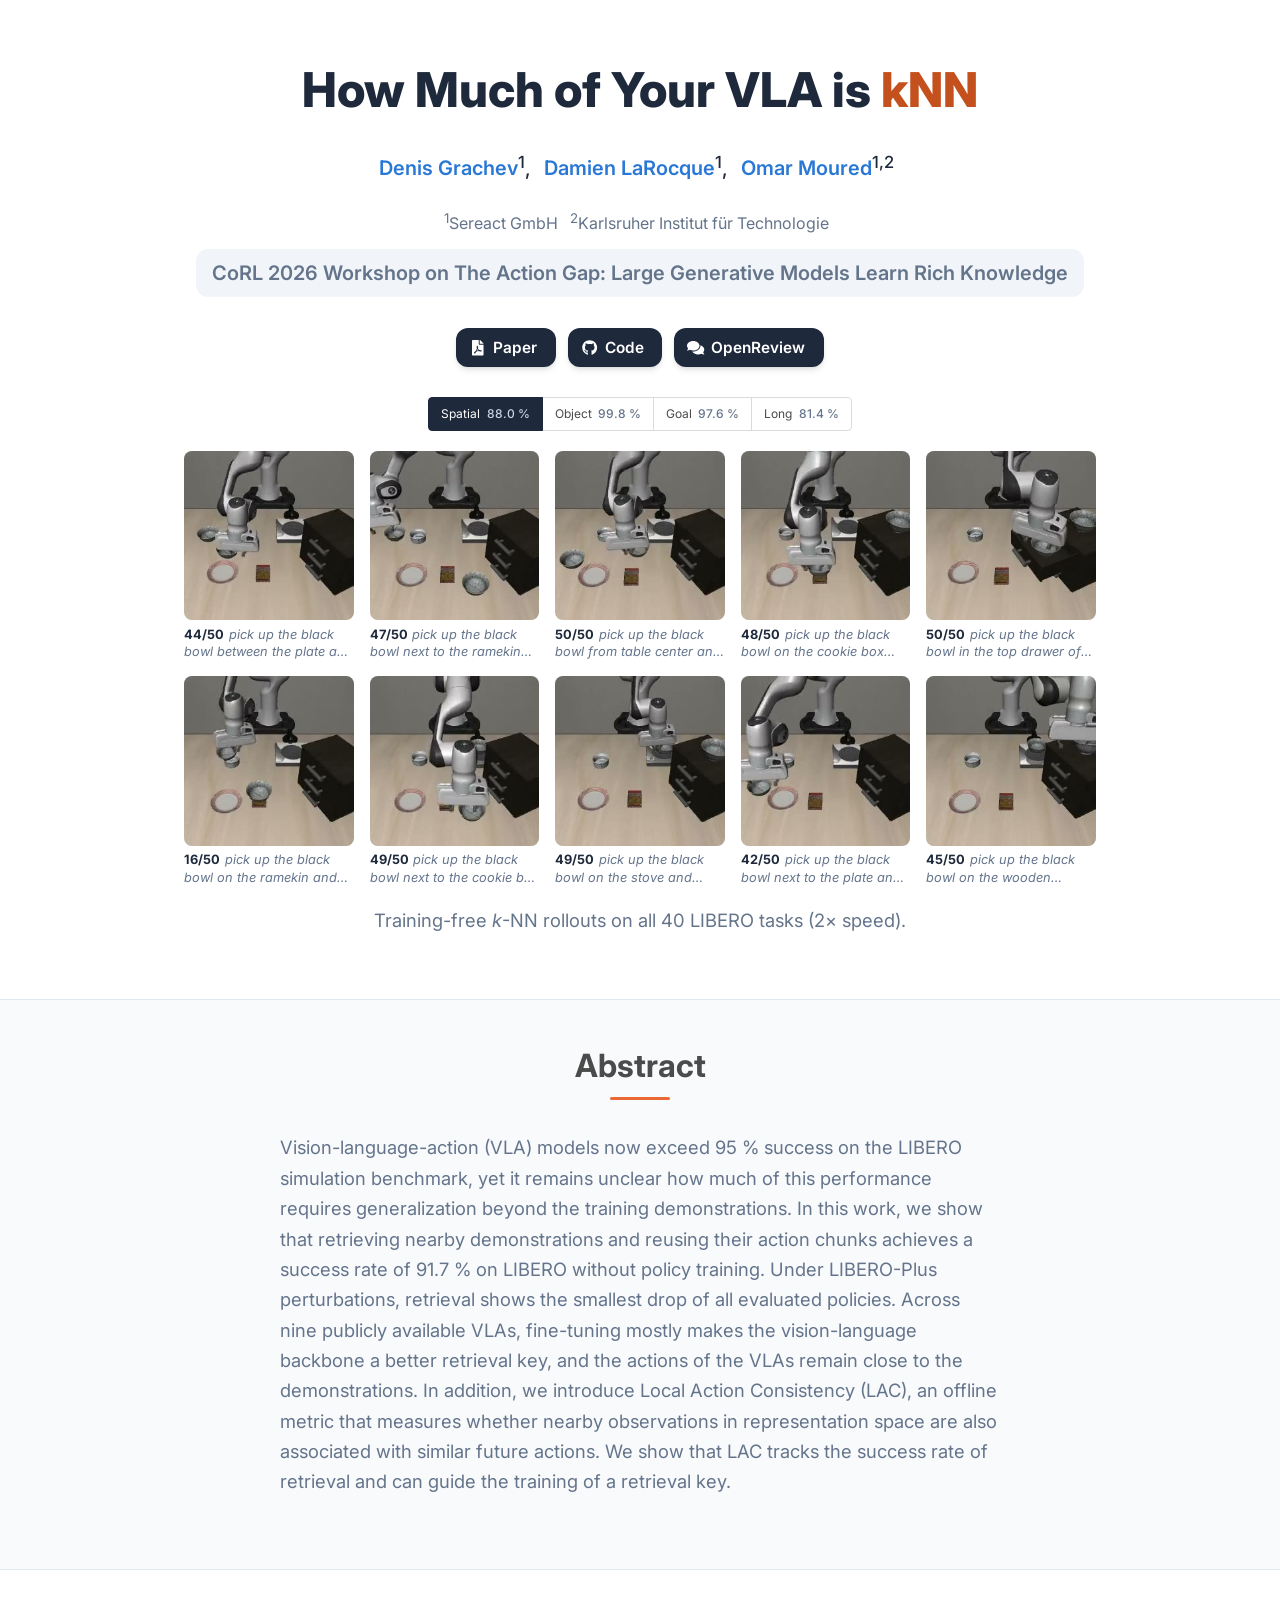
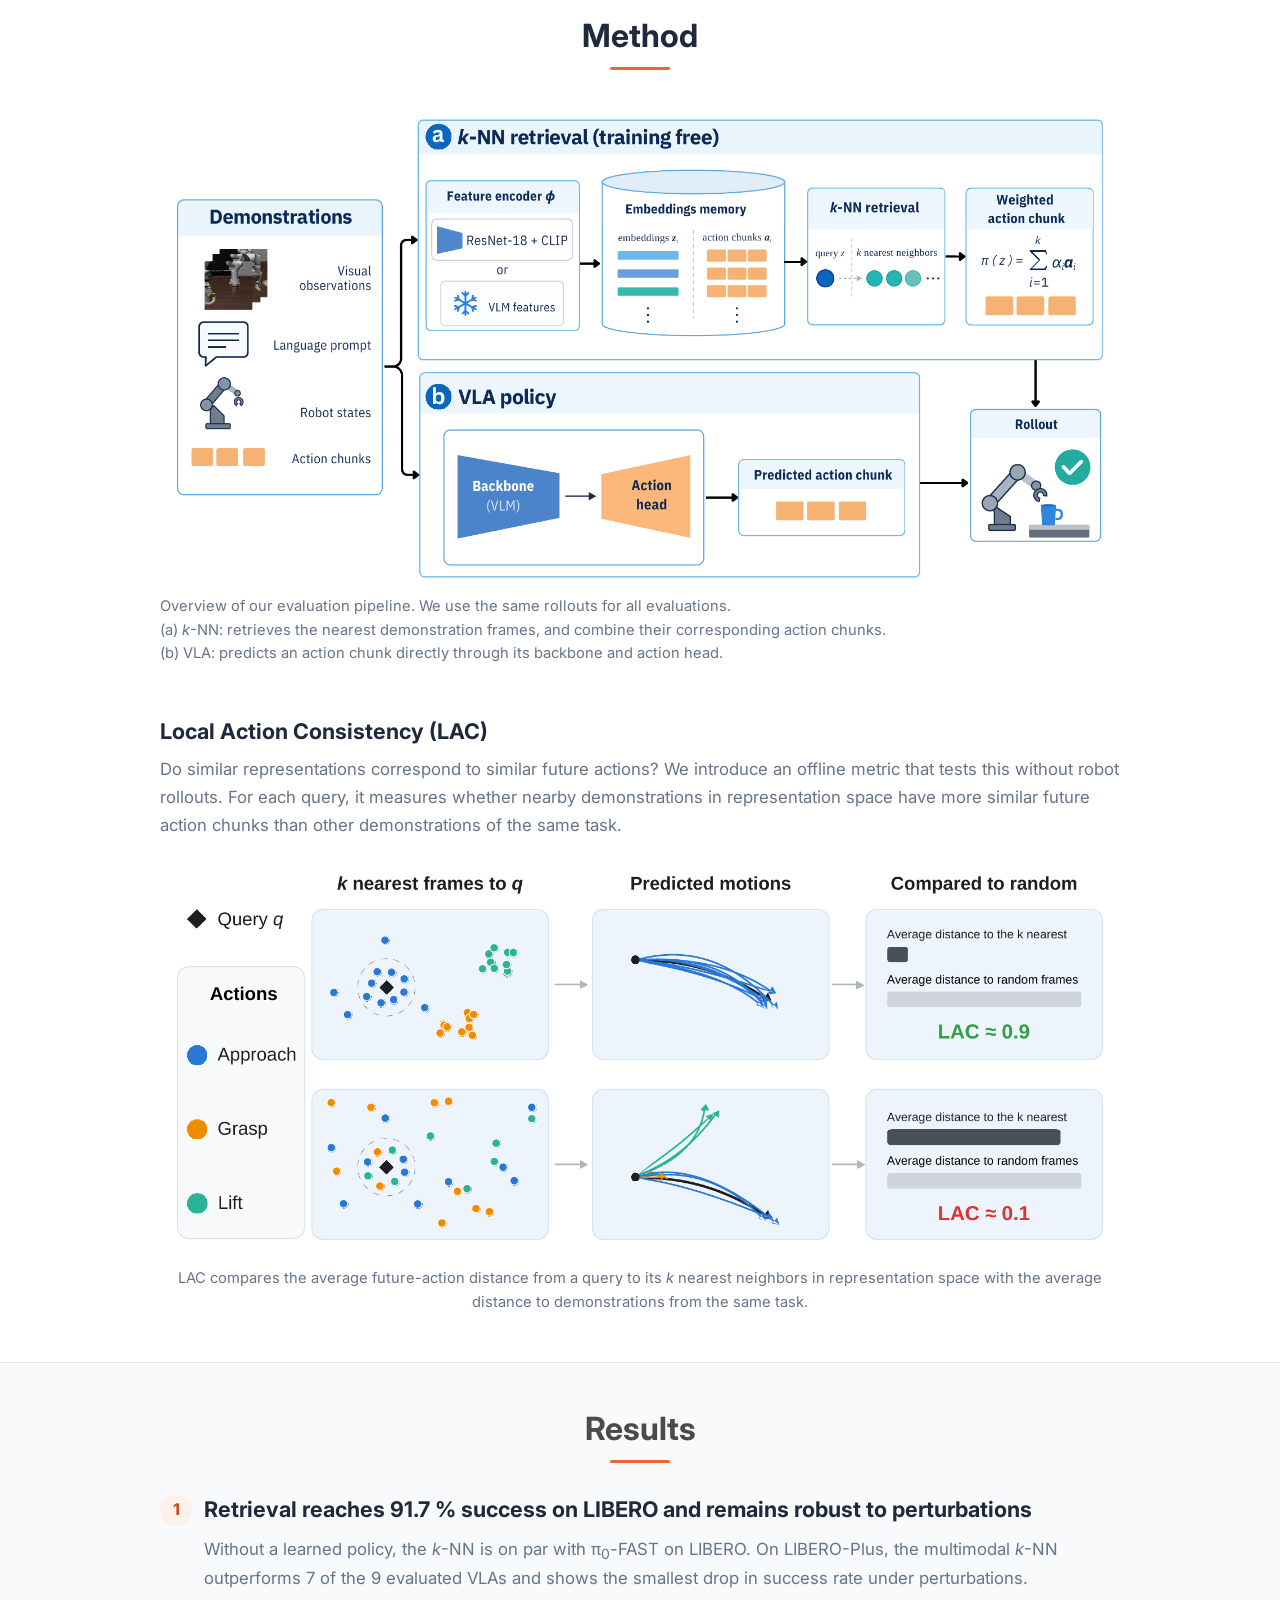
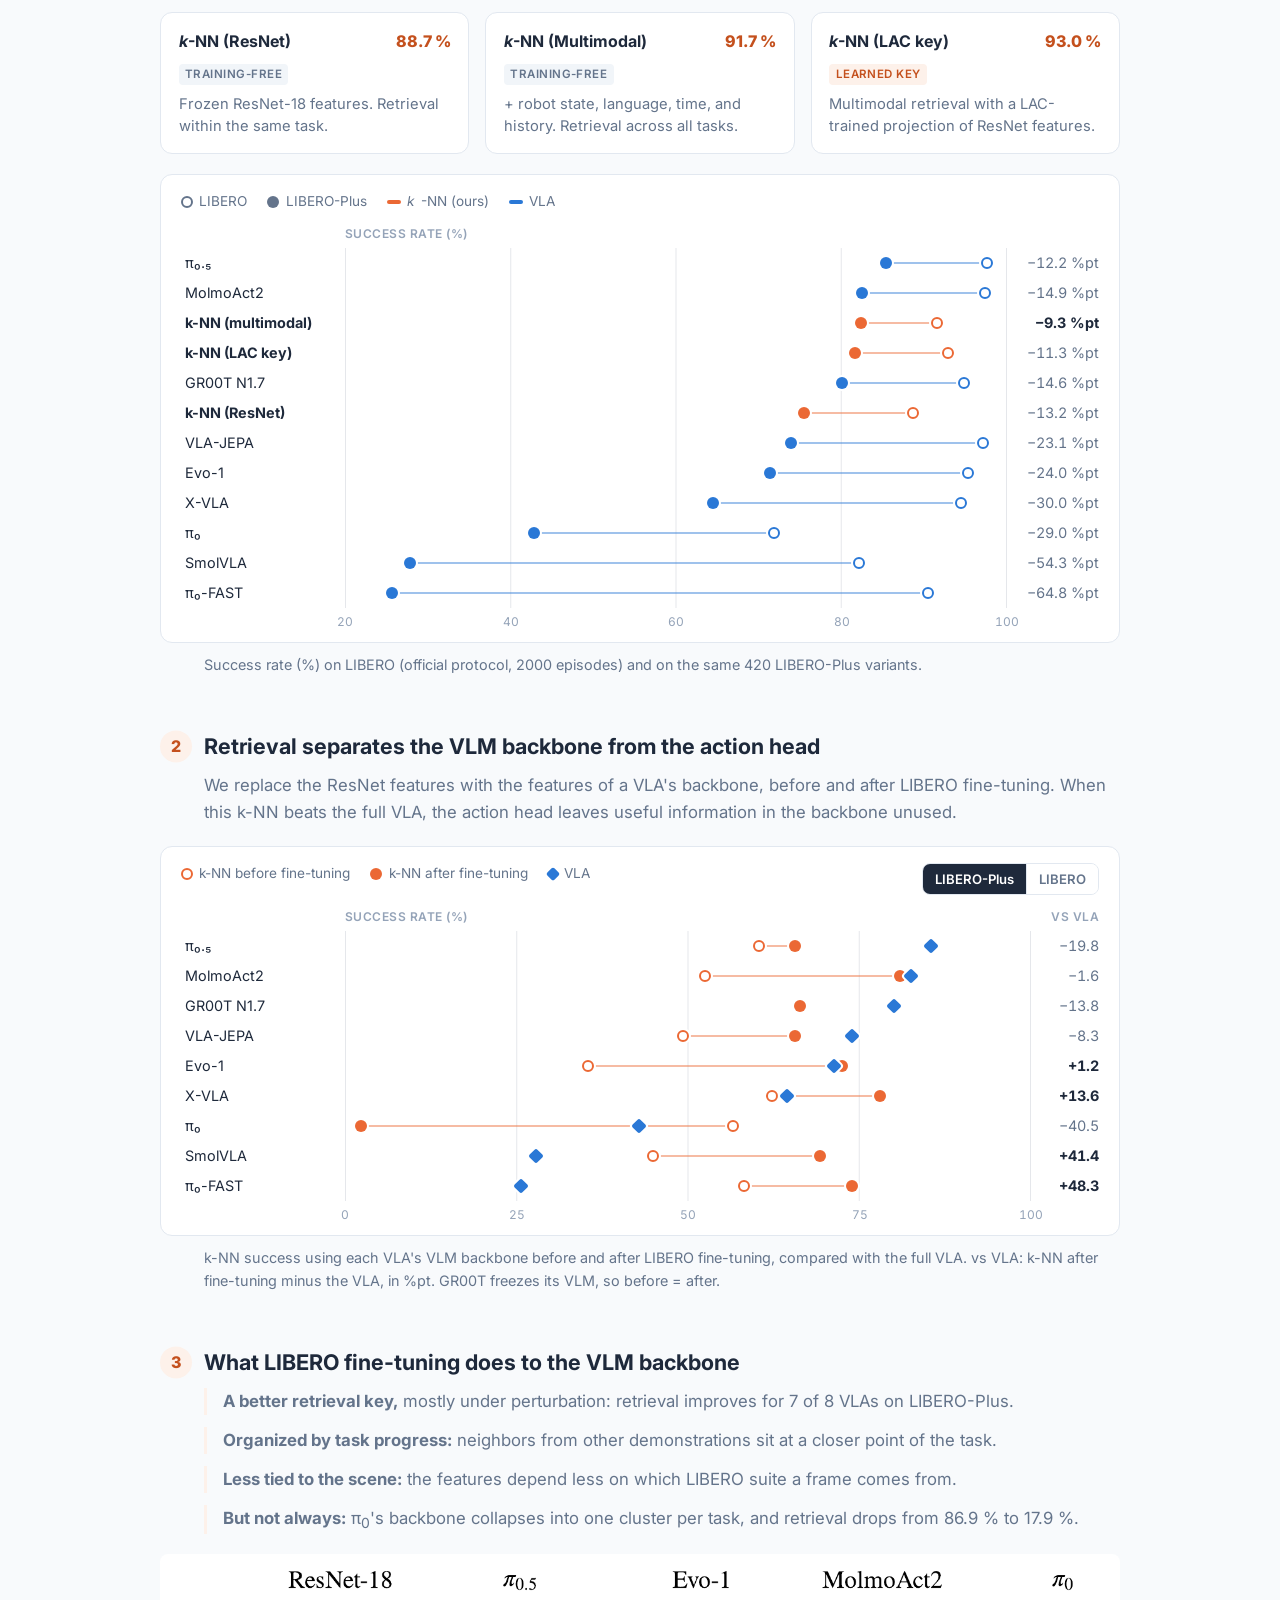
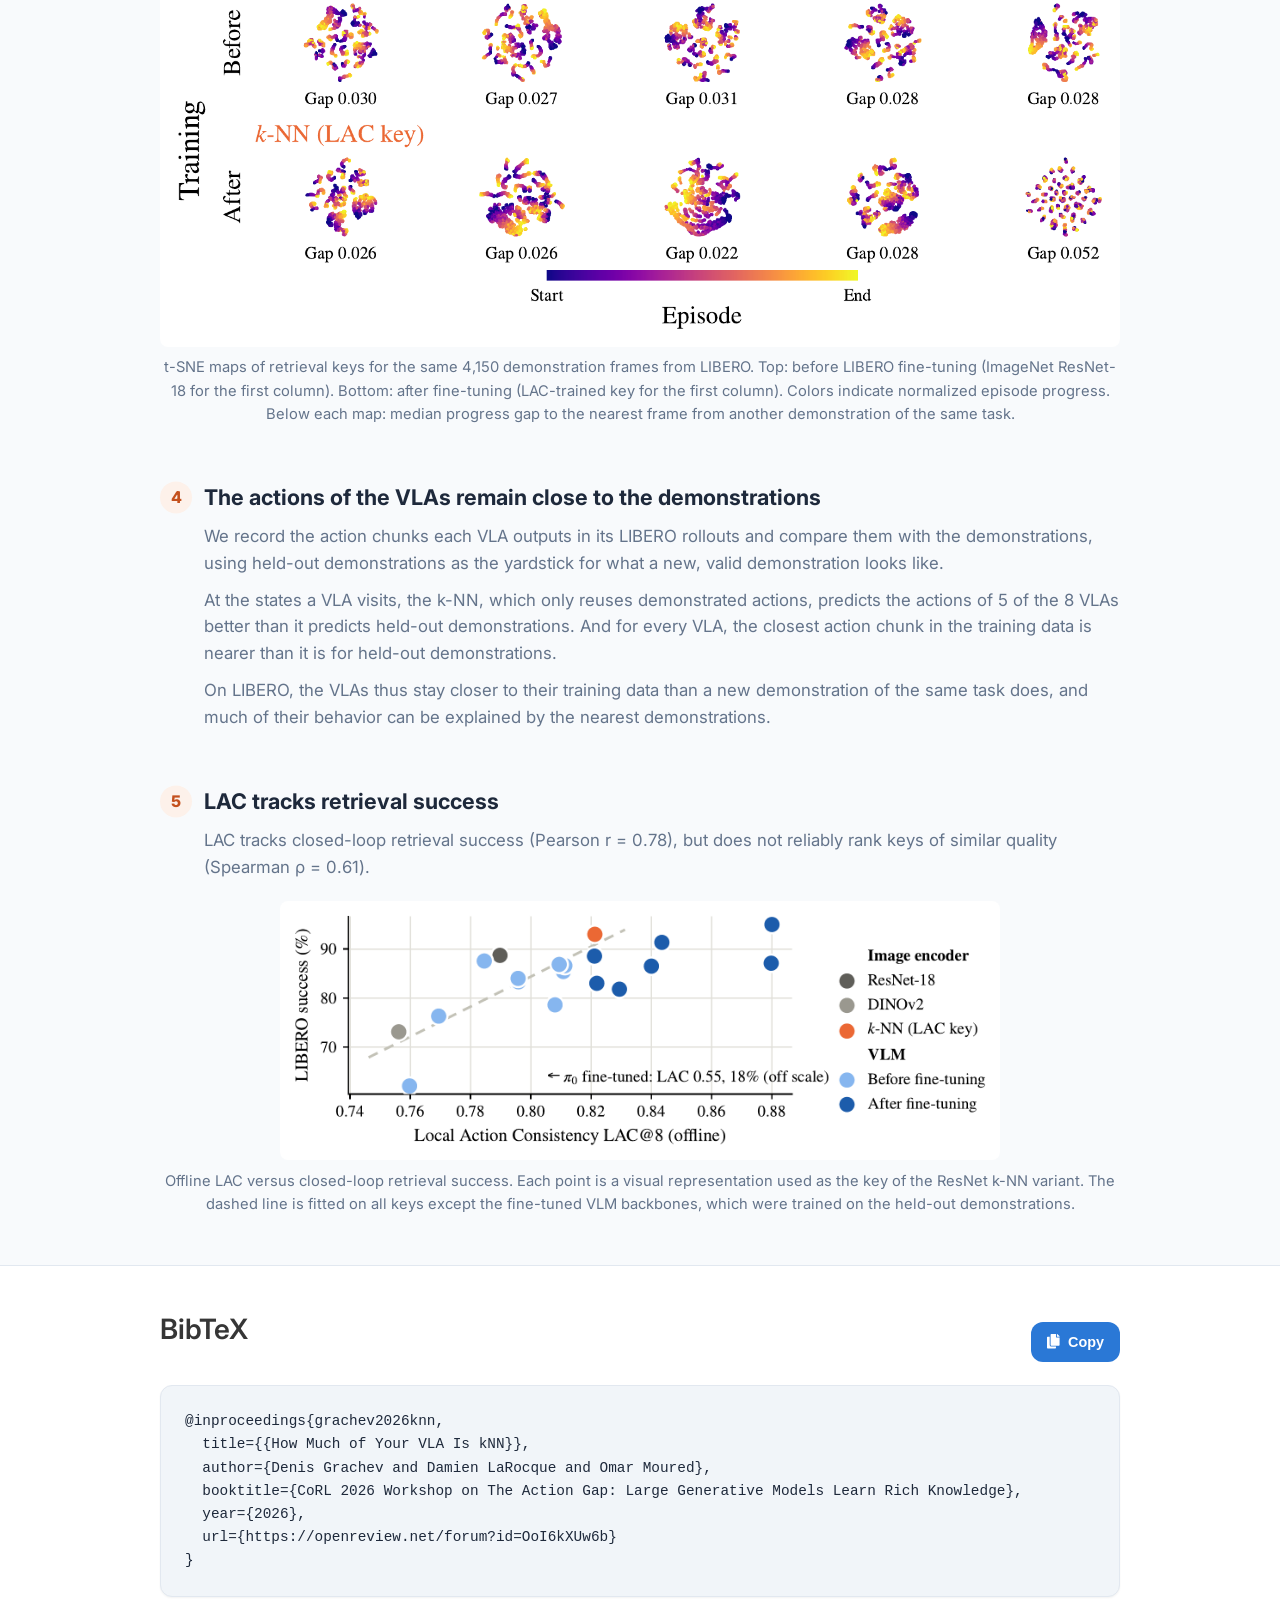
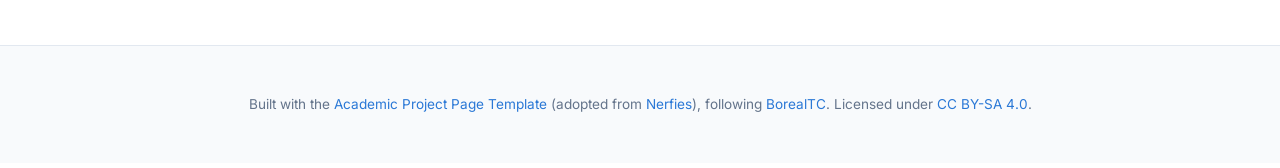
==== commit 2fe13c5a: "Add OpenReview" ====
--- a/index.html
+++ b/index.html
@@ -42,6 +42,7 @@
 
   <link rel="icon" type="image/x-icon" href="static/images/favicon.ico" />
   <link rel="stylesheet" href="static/css/bulma.min.css">
+  <link rel="stylesheet" href="static/css/academicons.min.css">
   <link rel="stylesheet" href="static/css/index.css">
   <link rel="stylesheet" href="static/css/knn.css">
   <link rel="preconnect" href="https://fonts.googleapis.com">
@@ -58,6 +59,7 @@
   </button>
 
   <main id="main-content">
+
     <!-- Title, authors, links -->
     <section class="hero title-hero">
       <div class="hero-body">
@@ -88,6 +90,12 @@
               <a href="https://github.com/sereact/lerobot_knn" target="_blank"
                 class="external-link button is-normal is-rounded is-dark">
                 <span class="icon"><i class="fab fa-github"></i></span><span>Code</span>
+              </a>
+            </span>
+            <span class="link-block">
+              <a href="https://openreview.net/forum?id=OoI6kXUw6b" target="_blank"
+                class="external-link button is-normal is-rounded is-dark">
+                <span class="icon"><i class="fas fa-comments"></i></span><span>OpenReview</span>
               </a>
             </span>
             <!-- TODO: add once available
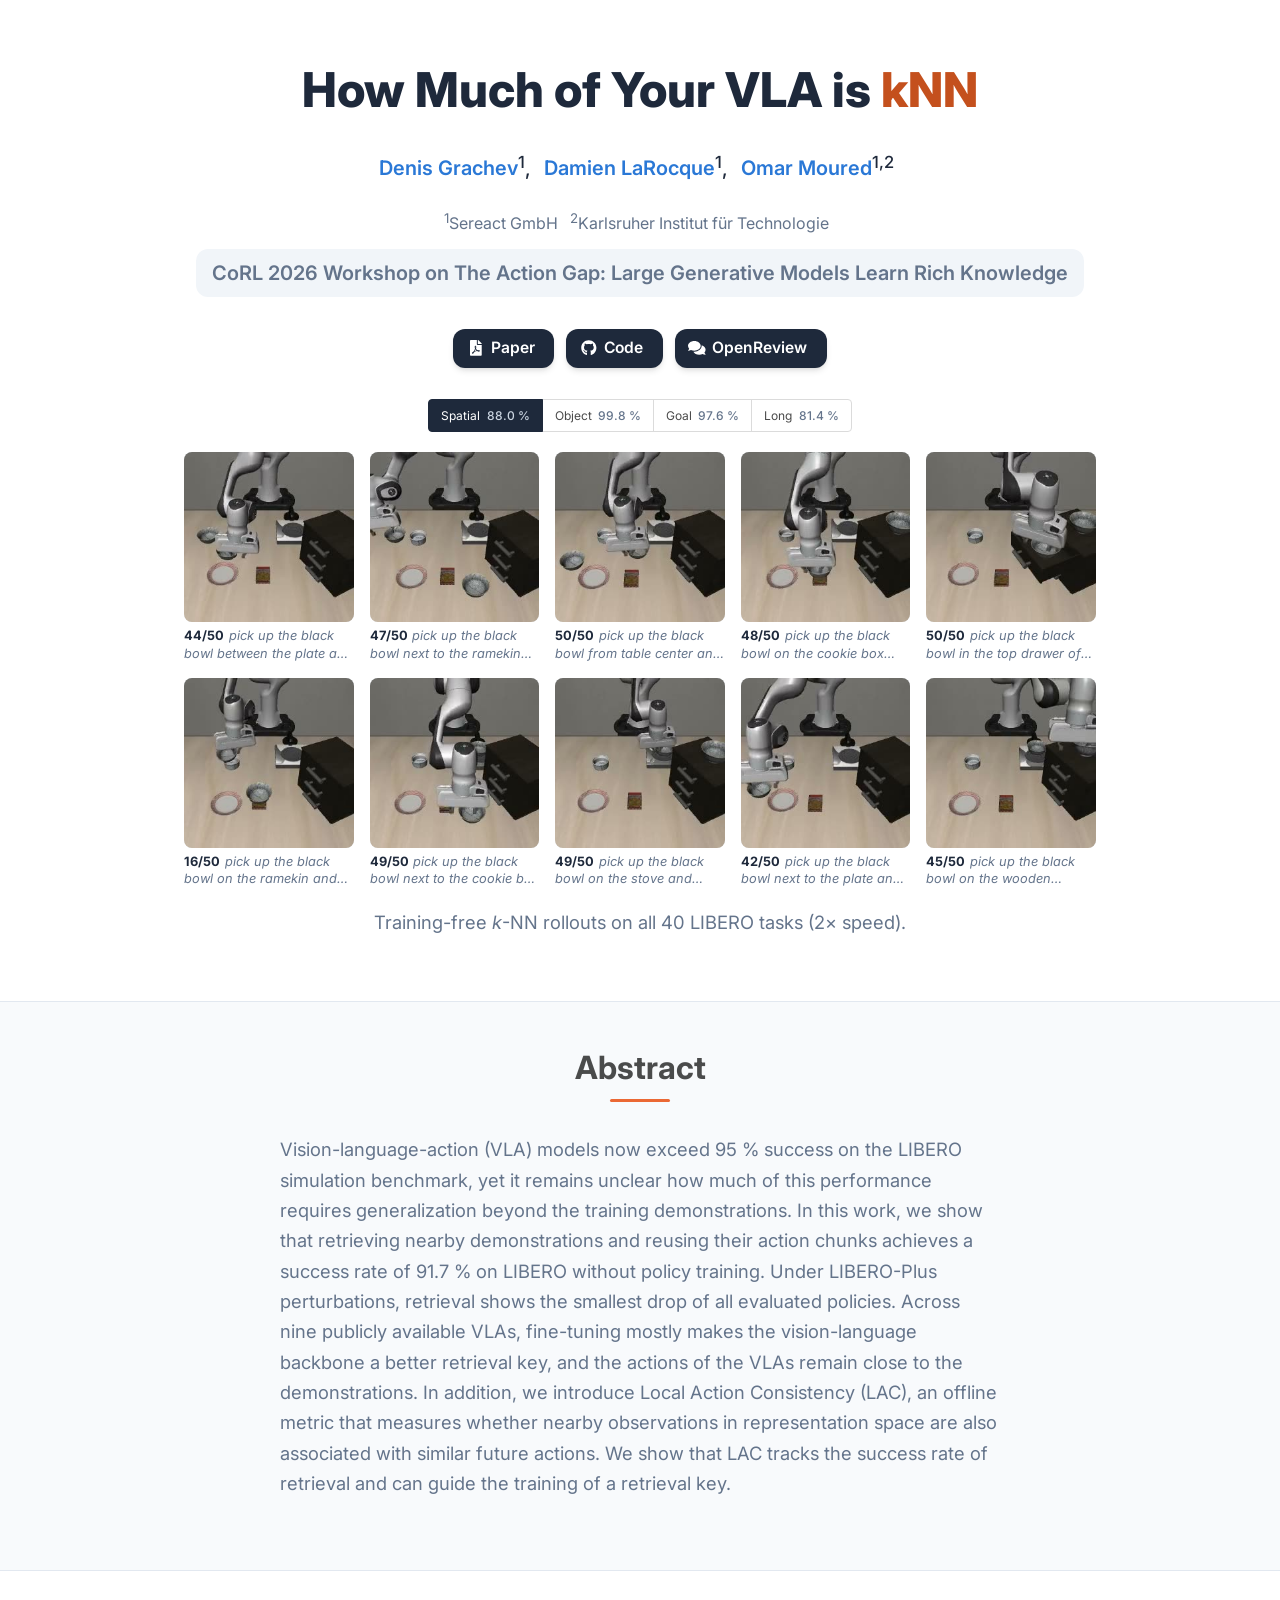
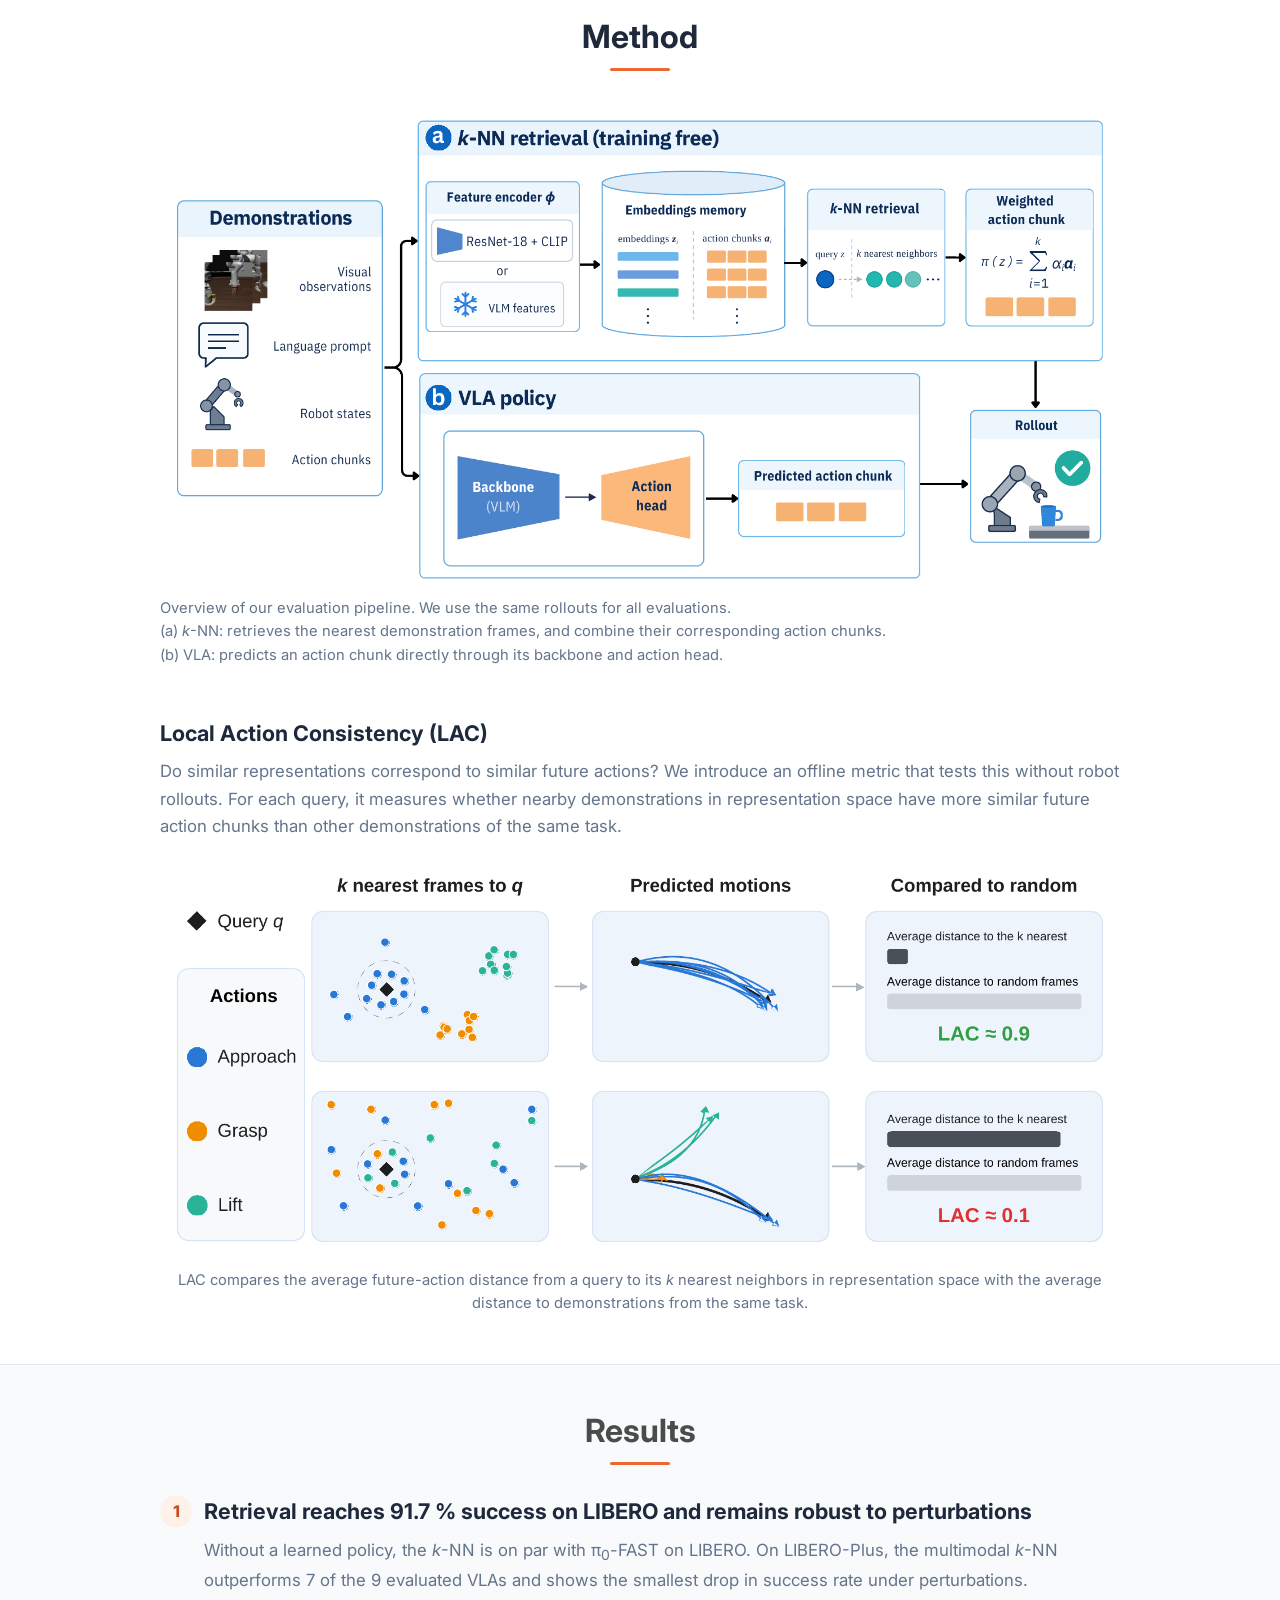
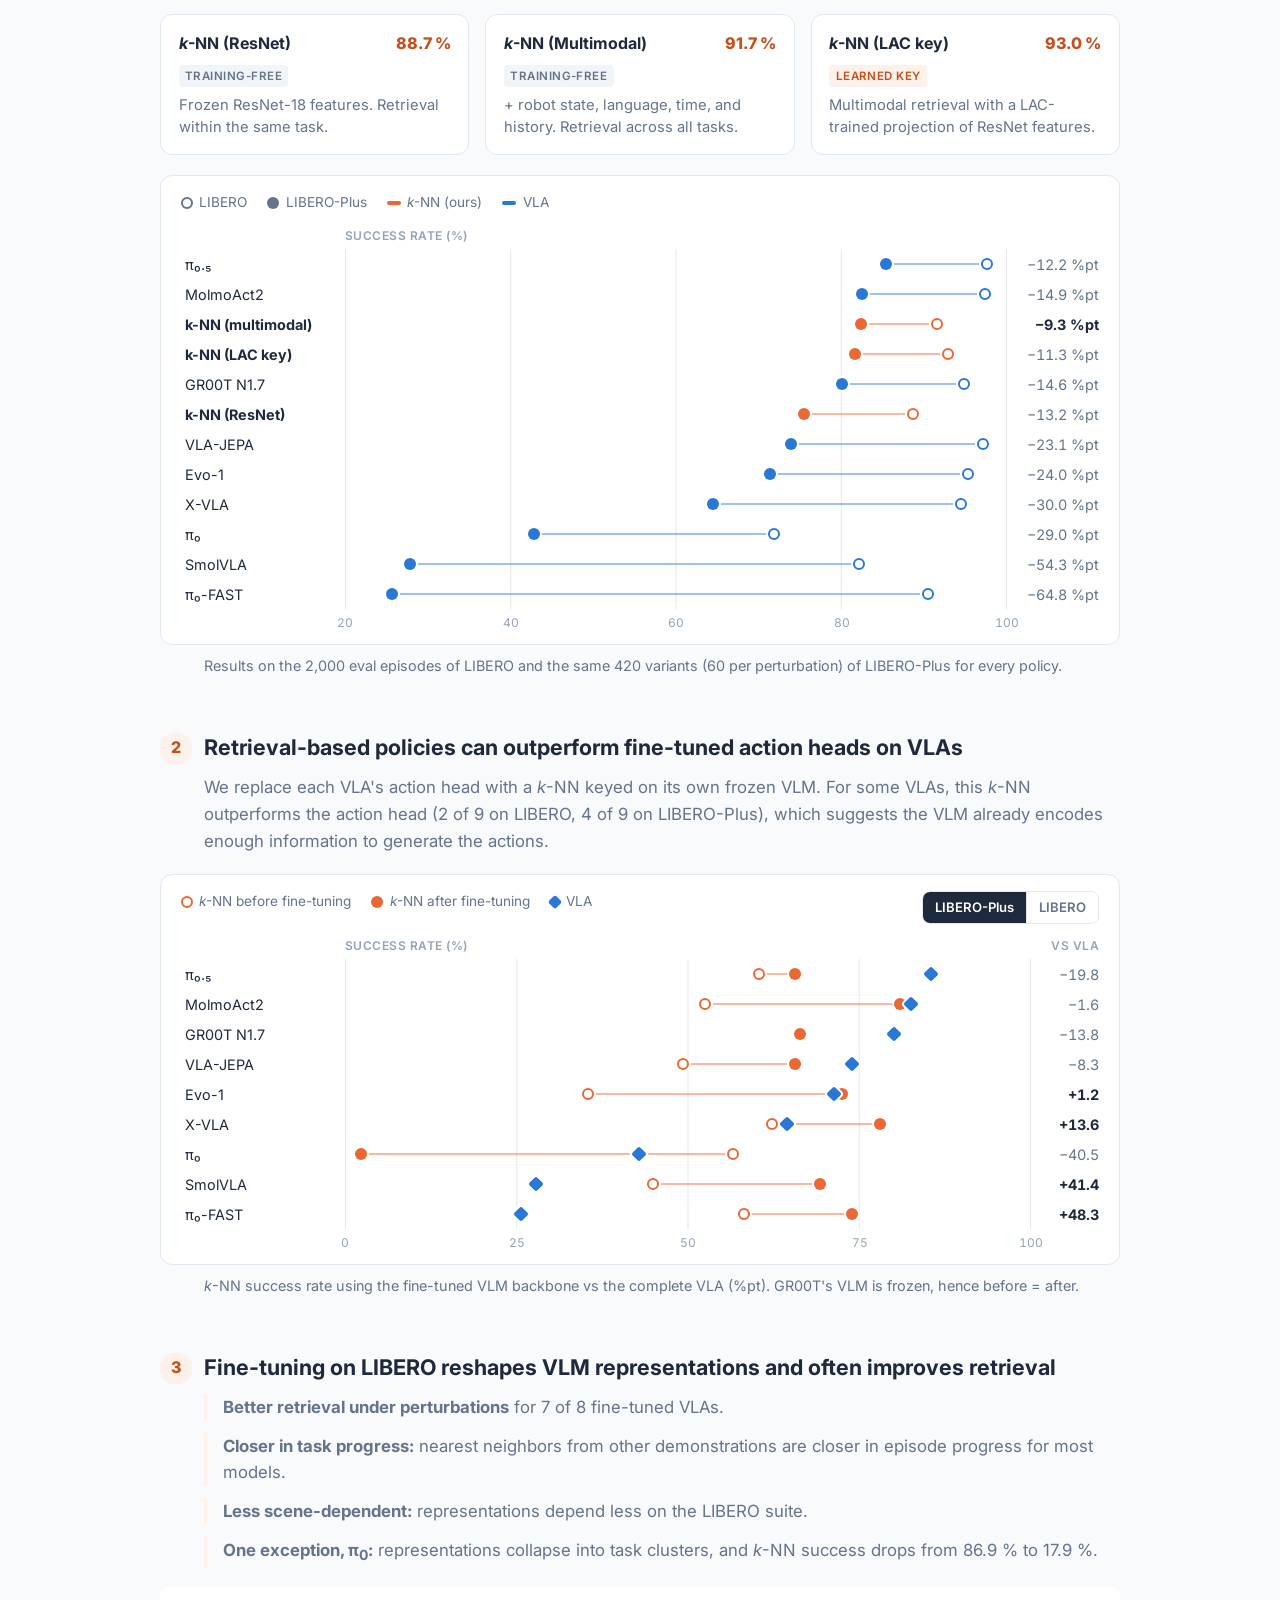
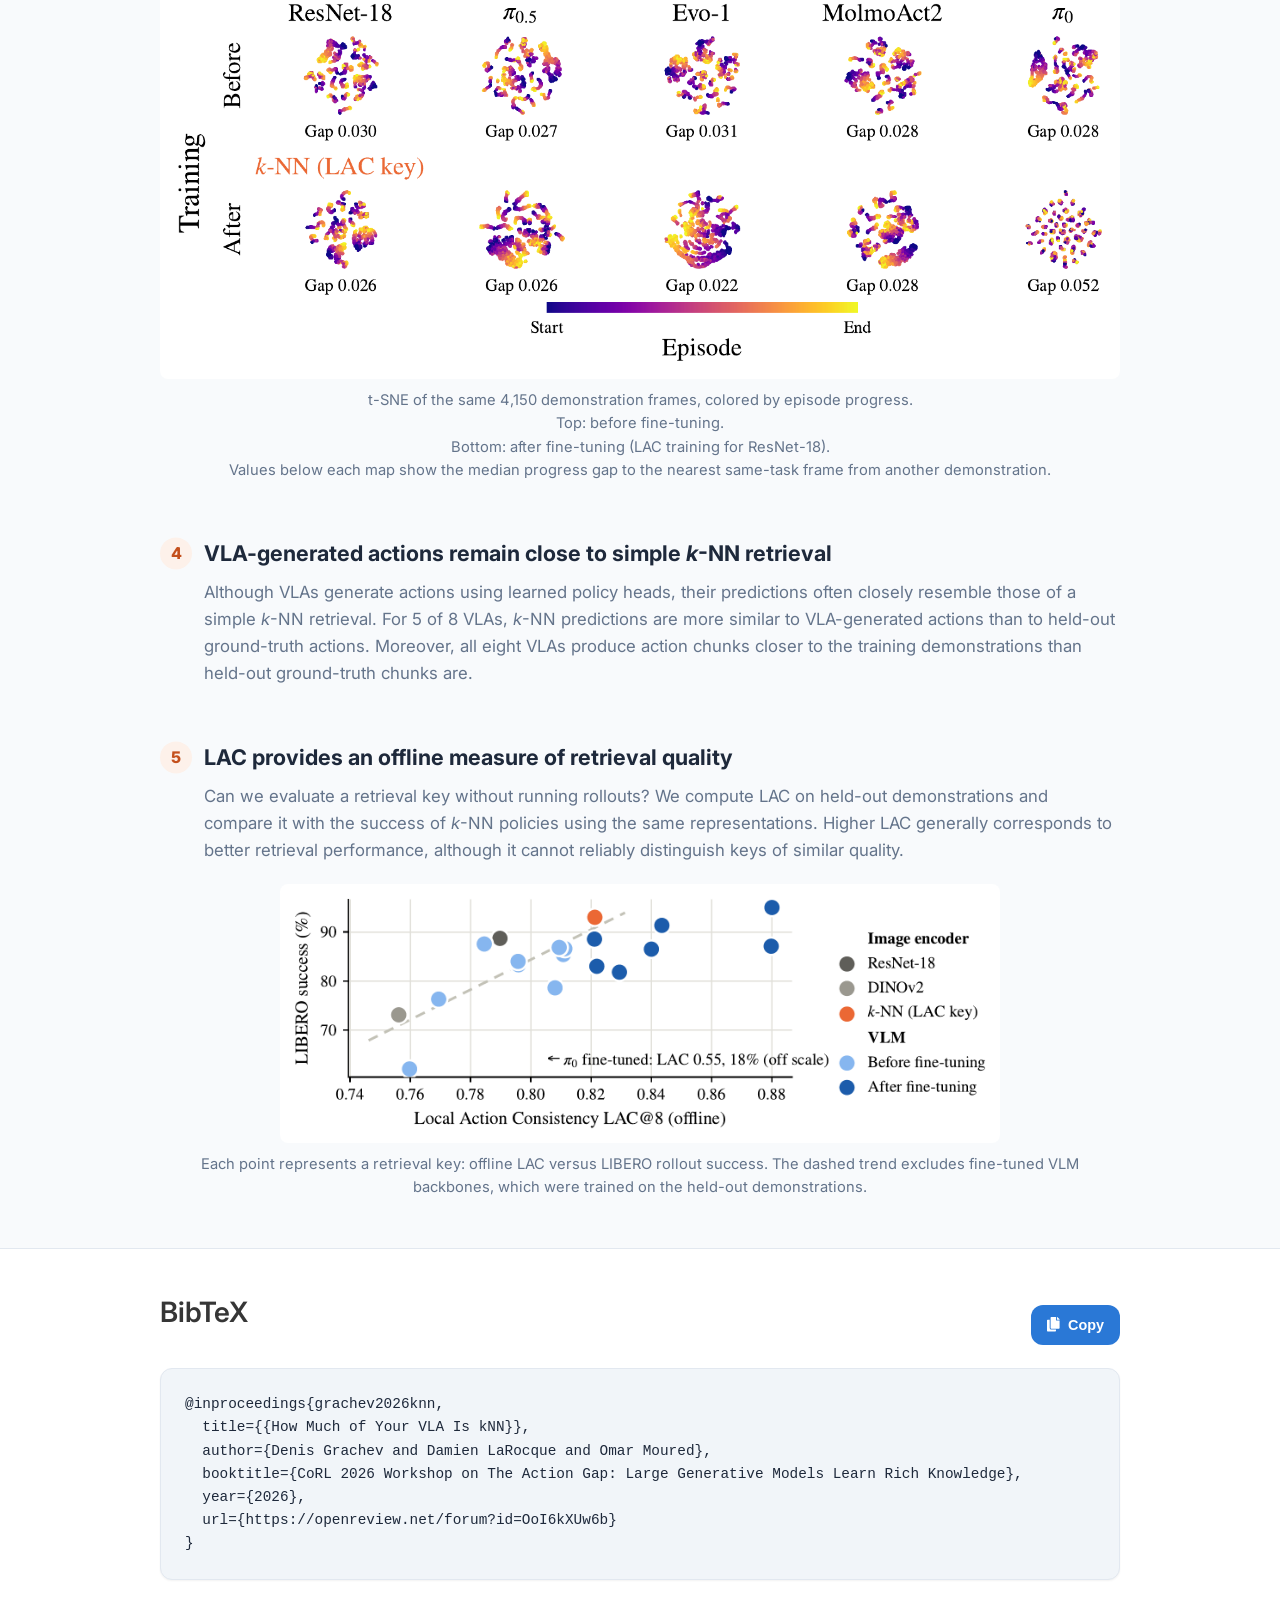
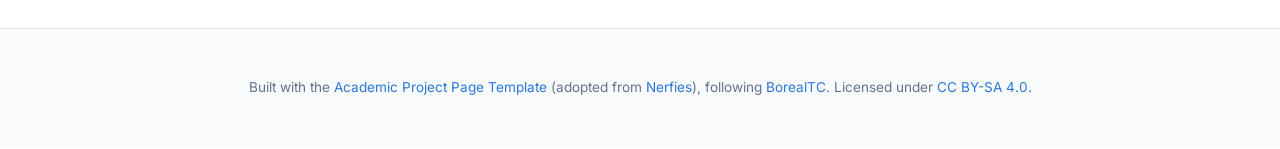
==== commit d4ba7120: "Finish webpage" ====
--- a/index.html
+++ b/index.html
@@ -549,7 +549,7 @@
             <div class="db-legend" aria-hidden="true">
               <span class="db-key"><span class="db-swatch is-ring"></span>LIBERO</span>
               <span class="db-key"><span class="db-swatch is-filled"></span>LIBERO-Plus</span>
-              <span class="db-key"><span class="db-chip is-knn"></span><em>k</em>-NN (ours)</span>
+              <span class="db-key"><span class="db-chip is-knn"></span><span><em>k</em>-NN (ours)</span></span>
               <span class="db-key"><span class="db-chip is-vla"></span>VLA</span>
             </div>
             <div class="db-head" aria-hidden="true"><span></span><span>Success rate (%)</span><span></span></div>
@@ -564,22 +564,26 @@
             </div>
             <div class="db-tooltip" hidden></div>
           </div>
-          <p class="chart-note">Success rate (%) on LIBERO (official protocol, 2000 episodes) and on the same 420
-            LIBERO-Plus variants.</p>
+          <p class="chart-note">Results on the 2,000 eval episodes of LIBERO and the same 420 variants (60 per
+            perturbation) of LIBERO-Plus for every policy.</p>
         </article>
 
         <article class="finding">
-          <h3 class="finding-title"><span class="finding-num">2</span>Retrieval separates the VLM backbone from the
-            action head</h3>
-          <p>
-            We replace the ResNet features with the features of a VLA's backbone, before and after LIBERO fine-tuning.
-            When this k-NN beats the full VLA, the action head leaves useful information in the backbone unused.
+          <h3 class="finding-title"><span class="finding-num">2</span>Retrieval-based policies can outperform fine-tuned
+            action heads on VLAs</h3>
+          <p>We replace each VLA's action head with a <em>k</em>-NN keyed on its own frozen VLM. For some VLAs, this
+            <em>k</em>-NN outperforms the action head (2 of 9 on LIBERO, 4 of 9 on LIBERO-Plus), which suggests the VLM
+            already encodes enough information to generate the actions.
           </p>
           <div class="dumbbell" id="backbone-chart">
             <div class="chart-toolbar">
               <div class="db-legend" aria-hidden="true">
-                <span class="db-key"><span class="db-swatch is-ring is-knn"></span>k-NN before fine-tuning</span>
-                <span class="db-key"><span class="db-swatch is-filled is-knn"></span>k-NN after fine-tuning</span>
+                <span class="db-key"><span class="db-swatch is-ring is-knn"></span>
+                  <span><em>k</em>-NN before fine-tuning</span>
+                </span>
+                <span class="db-key"><span class="db-swatch is-filled is-knn"></span>
+                  <span><em>k</em>-NN after fine-tuning</span>
+                </span>
                 <span class="db-key"><span class="db-swatch is-diamond"></span>VLA</span>
               </div>
               <div class="chart-toggle" role="group" aria-label="Benchmark">
@@ -601,71 +605,77 @@
             <div class="db-tooltip" hidden></div>
           </div>
           <p class="chart-note">
-            k-NN success using each VLA's VLM backbone before and after LIBERO fine-tuning, compared with the full VLA.
-            vs VLA: k-NN after fine-tuning minus the VLA, in %pt. GR00T freezes its VLM, so before = after.
+            <em>k</em>-NN success rate using the fine-tuned VLM backbone vs the complete VLA (%pt).
+            GR00T's VLM is frozen, hence before = after.
           </p>
         </article>
 
         <article class="finding">
-          <h3 class="finding-title"><span class="finding-num">3</span>What LIBERO fine-tuning does to the VLM backbone
+          <h3 class="finding-title">
+            <span class="finding-num">3</span>Fine-tuning on LIBERO reshapes VLM representations and often improves
+            retrieval
           </h3>
           <ul class="facts">
-            <li><strong>A better retrieval key,</strong> mostly under perturbation: retrieval improves for 7 of 8 VLAs
-              on LIBERO-Plus.</li>
-            <li><strong>Organized by task progress:</strong> neighbors from other demonstrations sit at a closer point
-              of the task.</li>
-            <li><strong>Less tied to the scene:</strong> the features depend less on which LIBERO suite a frame comes
-              from.</li>
-            <li><strong>But not always:</strong> &pi;<sub>0</sub>'s backbone collapses into one cluster per task, and
-              retrieval drops from 86.9&nbsp;% to 17.9&nbsp;%.</li>
+            <li><strong>Better retrieval under perturbations</strong> for 7 of 8 fine-tuned VLAs.</li>
+            <li>
+              <strong>Closer in task progress:</strong> nearest neighbors from other demonstrations are closer in
+              episode progress for most models.
+            </li>
+            <li>
+              <strong>Less scene-dependent:</strong> representations depend less on the LIBERO suite.
+            </li>
+            <li><strong>One exception, &pi;<sub>0</sub>:</strong>
+              representations collapse into task clusters, and
+              <em>k</em>-NN success drops from 86.9&nbsp;% to 17.9&nbsp;%.
+            </li>
           </ul>
           <figure class="paper-figure">
             <a href="static/images/tsne.png" target="_blank"><img src="static/images/tsne.png"
                 alt="t-SNE maps of retrieval keys for ResNet-18, pi0.5, Evo-1, MolmoAct2 and pi0, before and after training, colored by episode progress."
                 loading="lazy"></a>
             <figcaption>
-              t-SNE maps of retrieval keys for the same 4,150 demonstration frames from LIBERO. Top: before LIBERO
-              fine-tuning (ImageNet ResNet-18 for the first column). Bottom: after fine-tuning (LAC-trained key for the
-              first column). Colors indicate normalized episode progress. Below each map: median progress gap to the
-              nearest frame from another demonstration of the same task.
+              t-SNE of the same 4,150 demonstration frames, colored by episode progress.<br />
+              Top: before fine-tuning.<br />
+              Bottom: after fine-tuning (LAC training for ResNet-18).<br />
+              Values below each map show the median progress gap to the nearest same-task frame from another
+              demonstration.
             </figcaption>
           </figure>
         </article>
 
         <article class="finding">
-          <h3 class="finding-title"><span class="finding-num">4</span>The actions of the VLAs remain close to the
-            demonstrations</h3>
+          <h3 class="finding-title">
+            <span class="finding-num">4</span>
+            <span>
+              VLA-generated actions remain close to simple <em>k</em>-NN retrieval
+            </span>
+          </h3>
           <p>
-            We record the action chunks each VLA outputs in its LIBERO rollouts and compare them with the
-            demonstrations,
-            using held-out demonstrations as the yardstick for what a new, valid demonstration looks like.
-          </p>
+            Although VLAs generate actions using learned policy heads, their predictions often closely resemble those of
+            a simple <em>k</em>-NN retrieval.
+            For 5 of 8 VLAs, <em>k</em>-NN predictions are more similar to VLA-generated actions than to held-out
+            ground-truth actions.
+            Moreover, all eight VLAs produce action chunks closer to the training demonstrations than held-out
+            ground-truth chunks are.
+        </article>
+
+        <article class="finding">
+          <h3 class="finding-title"><span class="finding-num">5</span>
+            LAC provides an offline measure of retrieval quality
+          </h3>
           <p>
-            At the states a VLA visits, the k-NN, which only reuses demonstrated actions, predicts the actions of 5 of
-            the 8 VLAs better than it predicts held-out demonstrations. And for every VLA, the closest action chunk in
-            the
-            training data is nearer than it is for held-out demonstrations.
-          </p>
-          <p>
-            On LIBERO, the VLAs thus stay closer to their training data than a new demonstration of the same task does,
-            and much of their behavior can be explained by the nearest demonstrations.
-          </p>
-        </article>
-
-        <article class="finding">
-          <h3 class="finding-title"><span class="finding-num">5</span>LAC tracks retrieval success</h3>
-          <p>
-            LAC tracks closed-loop retrieval success (Pearson r&nbsp;=&nbsp;0.78), but does not reliably rank keys of
-            similar quality (Spearman &rho;&nbsp;=&nbsp;0.61).
+            Can we evaluate a retrieval key without running rollouts?
+            We compute LAC on held-out demonstrations and compare it with the success of <em>k</em>-NN policies using
+            the same representations.
+            Higher LAC generally corresponds to better retrieval performance, although it cannot reliably distinguish
+            keys of similar quality.
           </p>
           <figure class="paper-figure is-medium">
             <a href="static/images/lac_vs_success.png" target="_blank"><img src="static/images/lac_vs_success.png"
-                alt="Scatter plot of LIBERO success against offline LAC for image encoders and VLM backbones before and after fine-tuning; the LAC-trained key is highest among image encoders."
-                loading="lazy"></a>
+                alt="Scatter plot comparing offline LAC with LIBERO retrieval success." loading="lazy"></a>
             <figcaption>
-              Offline LAC versus closed-loop retrieval success. Each point is a visual representation used as the key of
-              the ResNet k-NN variant. The dashed line is fitted on all keys except the fine-tuned VLM backbones, which
-              were trained on the held-out demonstrations.
+              Each point represents a retrieval key: offline LAC versus LIBERO rollout success.
+              The dashed trend excludes fine-tuned VLM backbones, which were trained on the held-out demonstrations.
             </figcaption>
           </figure>
         </article>
--- a/static/css/academicons.min.css
+++ b/static/css/academicons.min.css
@@ -0,0 +1 @@
+ @font-face {font-family: 'Academicons';font-style: normal;font-weight: 400;font-display: block;src:url('../fonts/academicons.eot');src:url('../fonts/academicons.eot') format('embedded-opentype'), url('../fonts/academicons.ttf') format('truetype'), url('../fonts/academicons.woff') format('woff'), url('../fonts/academicons.svg') format('svg');}.ai {font-family: 'Academicons';font-weight: 400;-moz-osx-font-smoothing: grayscale;-webkit-font-smoothing: antialiased;display: inline-block;font-style: normal;font-variant: normal;text-rendering: auto;line-height: 1;}.ai-academia:before {content: "\e9af";}.ai-academia-square:before {content: "\e93d";}.ai-acclaim:before {content: "\e92e";}.ai-acclaim-square:before {content: "\e93a";}.ai-acm:before {content: "\e93c";}.ai-acm-square:before {content: "\e95d";}.ai-acmdl:before {content: "\e96a";}.ai-acmdl-square:before {content: "\e9d3";}.ai-ads:before {content: "\e9cb";}.ai-ads-square:before {content: "\e94a";}.ai-africarxiv:before {content: "\e91b";}.ai-africarxiv-square:before {content: "\e90b";}.ai-archive:before {content: "\e955";}.ai-archive-square:before {content: "\e956";}.ai-arxiv:before {content: "\e974";}.ai-arxiv-square:before {content: "\e9a6";}.ai-biorxiv:before {content: "\e9a2";}.ai-biorxiv-square:before {content: "\e98b";}.ai-ceur:before {content: "\e96d";}.ai-ceur-square:before {content: "\e92f";}.ai-ciencia-vitae:before {content: "\e912";}.ai-ciencia-vitae-square:before {content: "\e913";}.ai-clarivate:before {content: "\e924";}.ai-clarivate-square:before {content: "\e925";}.ai-closed-access:before {content: "\e942";}.ai-closed-access-square:before {content: "\e943";}.ai-conversation:before {content: "\e94c";}.ai-conversation-square:before {content: "\e915";}.ai-coursera:before {content: "\e95f";}.ai-coursera-square:before {content: "\e97f";}.ai-crossref:before {content: "\e918";}.ai-crossref-square:before {content: "\e919";}.ai-cv:before {content: "\e9a5";}.ai-cv-square:before {content: "\e90a";}.ai-datacite:before {content: "\e91c";}.ai-datacite-square:before {content: "\e91d";}.ai-dataverse:before {content: "\e9f7";}.ai-dataverse-square:before {content: "\e9e4";}.ai-dblp:before {content: "\e94f";}.ai-dblp-square:before {content: "\e93f";}.ai-depsy:before {content: "\e97a";}.ai-depsy-square:before {content: "\e94b";}.ai-doi:before {content: "\e97e";}.ai-doi-square:before {content: "\e98f";}.ai-dryad:before {content: "\e97c";}.ai-dryad-square:before {content: "\e98c";}.ai-elsevier:before {content: "\e961";}.ai-elsevier-square:before {content: "\e910";}.ai-figshare:before {content: "\e981";}.ai-figshare-square:before {content: "\e9e7";}.ai-google-scholar:before {content: "\e9d4";}.ai-google-scholar-square:before {content: "\e9f9";}.ai-hal:before {content: "\e92c";}.ai-hal-square:before {content: "\e92d";}.ai-hypothesis:before {content: "\e95a";}.ai-hypothesis-square:before {content: "\e95b";}.ai-ideas-repec:before {content: "\e9ed";}.ai-ideas-repec-square:before {content: "\e9f8";}.ai-ieee:before {content: "\e929";}.ai-ieee-square:before {content: "\e9b9";}.ai-impactstory:before {content: "\e9cf";}.ai-impactstory-square:before {content: "\e9aa";}.ai-inaturalist:before {content: "\e900";}.ai-inaturalist-square:before {content: "\e901";}.ai-inpn:before {content: "\e902";}.ai-inpn-square:before {content: "\e903";}.ai-inspire:before {content: "\e9e9";}.ai-inspire-square:before {content: "\e9fe";}.ai-isidore:before {content: "\e936";}.ai-isidore-square:before {content: "\e954";}.ai-isni:before {content: "\e957";}.ai-isni-square:before {content: "\e958";}.ai-jstor:before {content: "\e938";}.ai-jstor-square:before {content: "\e944";}.ai-lattes:before {content: "\e9b3";}.ai-lattes-square:before {content: "\e99c";}.ai-mathoverflow:before {content: "\e9f6";}.ai-mathoverflow-square:before {content: "\e97b";}.ai-mendeley:before {content: "\e9f0";}.ai-mendeley-square:before {content: "\e9f3";}.ai-moodle:before {content: "\e907";}.ai-moodle-square:before {content: "\e908";}.ai-mtmt:before {content: "\e950";}.ai-mtmt-square:before {content: "\e951";}.ai-nakala:before {content: "\e940";}.ai-nakala-square:before {content: "\e941";}.ai-obp:before {content: "\e92a";}.ai-obp-square:before {content: "\e92b";}.ai-open-access:before {content: "\e939";}.ai-open-access-square:before {content: "\e9f4";}.ai-open-data:before {content: "\e966";}.ai-open-data-square:before {content: "\e967";}.ai-open-materials:before {content: "\e968";}.ai-open-materials-square:before {content: "\e969";}.ai-openedition:before {content: "\e946";}.ai-openedition-square:before {content: "\e947";}.ai-orcid:before {content: "\e9d9";}.ai-orcid-square:before {content: "\e9c3";}.ai-osf:before {content: "\e9ef";}.ai-osf-square:before {content: "\e931";}.ai-overleaf:before {content: "\e914";}.ai-overleaf-square:before {content: "\e98d";}.ai-philpapers:before {content: "\e98a";}.ai-philpapers-square:before {content: "\e96f";}.ai-piazza:before {content: "\e99a";}.ai-piazza-square:before {content: "\e90c";}.ai-preregistered:before {content: "\e906";}.ai-preregistered-square:before {content: "\e96b";}.ai-protocols:before {content: "\e952";}.ai-protocols-square:before {content: "\e953";}.ai-psyarxiv:before {content: "\e90e";}.ai-psyarxiv-square:before {content: "\e90f";}.ai-publons:before {content: "\e937";}.ai-publons-square:before {content: "\e94e";}.ai-pubmed:before {content: "\e99f";}.ai-pubmed-square:before {content: "\e97d";}.ai-pubpeer:before {content: "\e922";}.ai-pubpeer-square:before {content: "\e923";}.ai-researcherid:before {content: "\e91a";}.ai-researcherid-square:before {content: "\e95c";}.ai-researchgate:before {content: "\e95e";}.ai-researchgate-square:before {content: "\e99e";}.ai-ror:before {content: "\e948";}.ai-ror-square:before {content: "\e949";}.ai-sci-hub:before {content: "\e959";}.ai-sci-hub-square:before {content: "\e905";}.ai-scirate:before {content: "\e98e";}.ai-scirate-square:before {content: "\e99d";}.ai-scopus:before {content: "\e91e";}.ai-scopus-square:before {content: "\e91f";}.ai-semantic-scholar:before {content: "\e96e";}.ai-semantic-scholar-square:before {content: "\e96c";}.ai-springer:before {content: "\e928";}.ai-springer-square:before {content: "\e99b";}.ai-ssrn:before {content: "\e916";}.ai-ssrn-square:before {content: "\e917";}.ai-stackoverflow:before {content: "\e920";}.ai-stackoverflow-square:before {content: "\e921";}.ai-viaf:before {content: "\e933";}.ai-viaf-square:before {content: "\e934";}.ai-wiley:before {content: "\e926";}.ai-wiley-square:before {content: "\e927";}.ai-zenodo:before {content: "\e911";}.ai-zenodo-square:before {content: "\e904";}.ai-zotero:before {content: "\e962";}.ai-zotero-square:before {content: "\e932";}.ai-lg {font-size: 1.33333em;line-height: 0.75em;vertical-align: -.0667em;}.ai-xs {font-size: .75em;}.ai-sm {font-size: .875em;}.ai-1x {font-size: 1em;}.ai-2x {font-size: 2em;}.ai-3x {font-size: 3em;}.ai-4x {font-size: 4em;}.ai-5x {font-size: 5em;}.ai-6x {font-size: 6em;}.ai-7x {font-size: 7em;}.ai-8x {font-size: 8em;}.ai-9x {font-size: 9em;}.ai-10x {font-size: 10em;}.ai-fw {text-align: center;width: 1.25em;}.ai-ul {list-style-type: none;margin-left: 2.5em;padding-left: 0;}.ai-ul > li {position: relative;}.ai-li {left: -2em;position: absolute;text-align: center;width: 2em;line-height: inherit;}.ai-border {border: solid 0.08em #eee;border-radius: .1em;padding: .2em .25em .15em;}.ai-pull-left {float: left;}.ai-pull-right {float: right;}.ai.ai-pull-left {margin-right: .3em;}.ai.ai-pull-right {margin-right: .3em;}.ai-stack {display: inline-block;height: 2em;line-height: 2em;position: relative;vertical-align: middle;width: 2.5em;}.ai-stack-1x, .ai-stack-2x {left: 0;position: absolute;text-align: center;width: 100%;}.ai-stack-1x {line-height: inherit;}.ai-stack-2x {font-size: 2em;}.ai-inverse {color: #fff;}
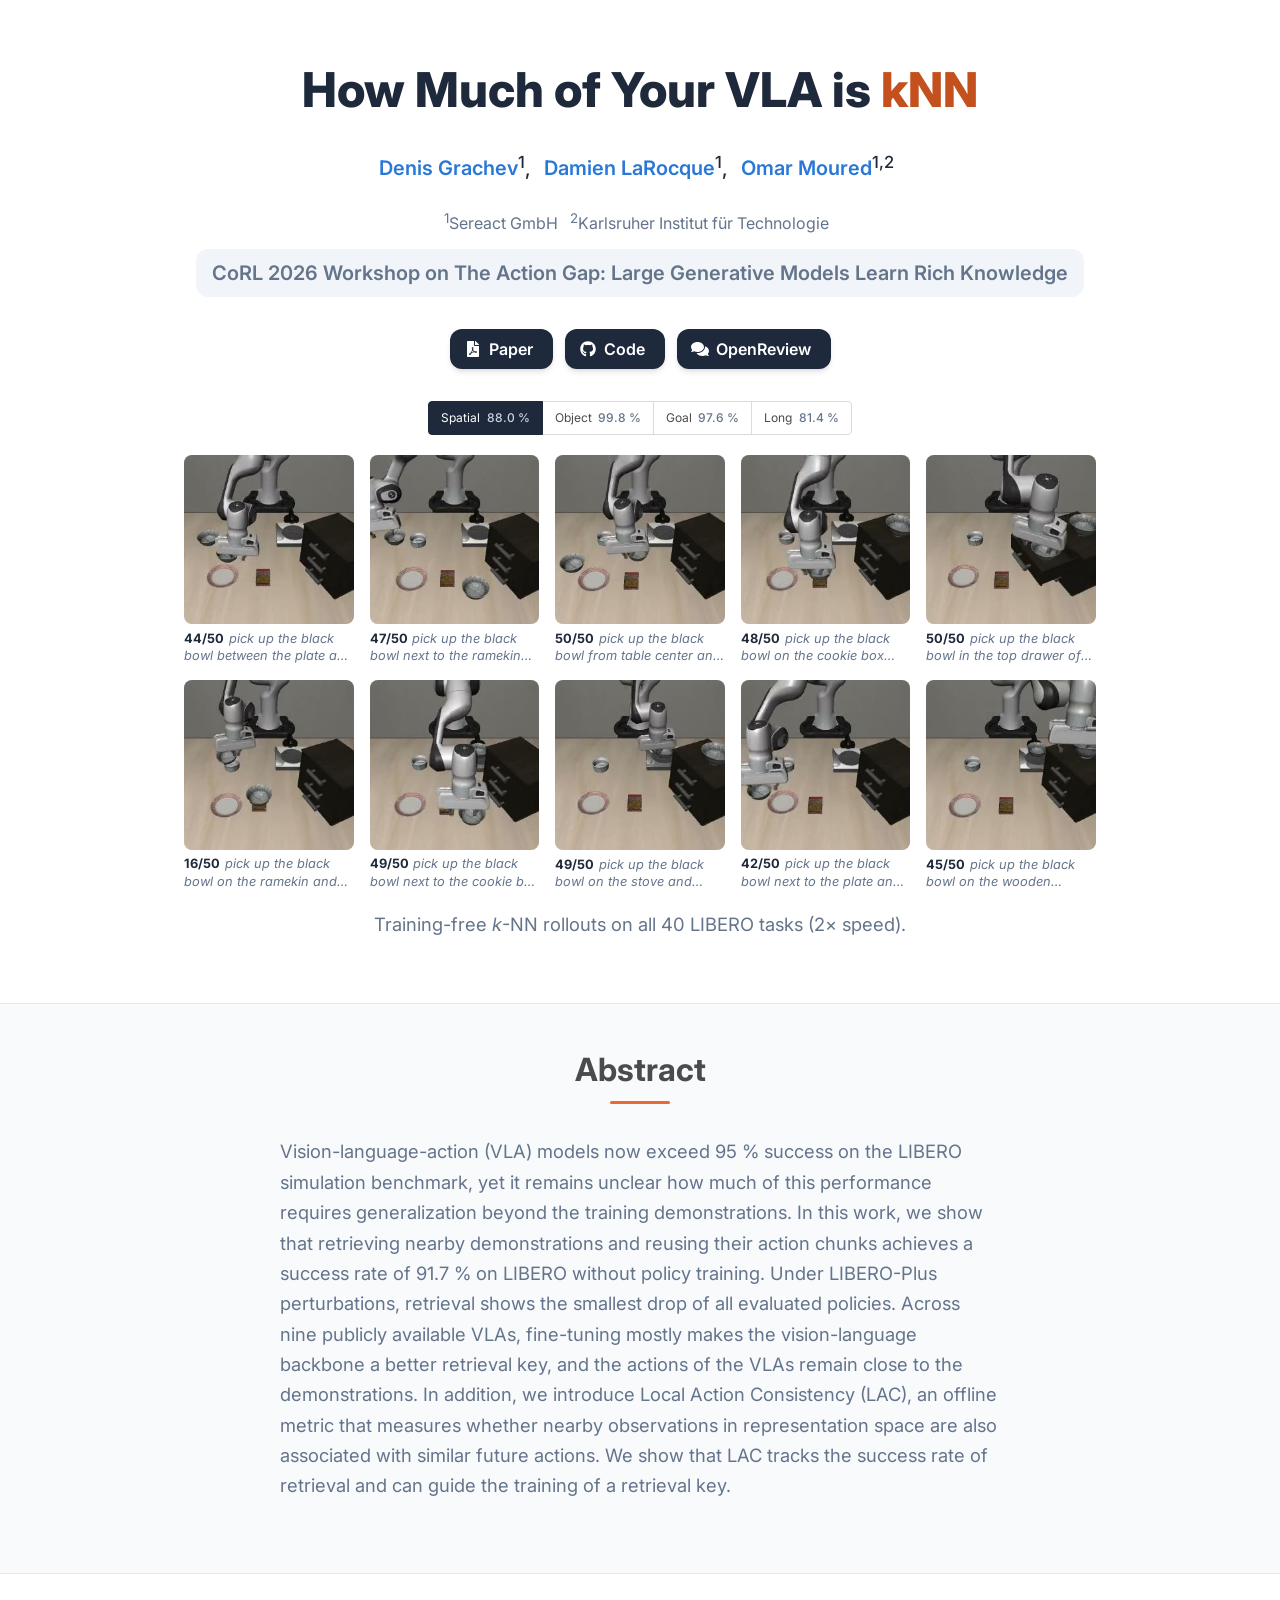
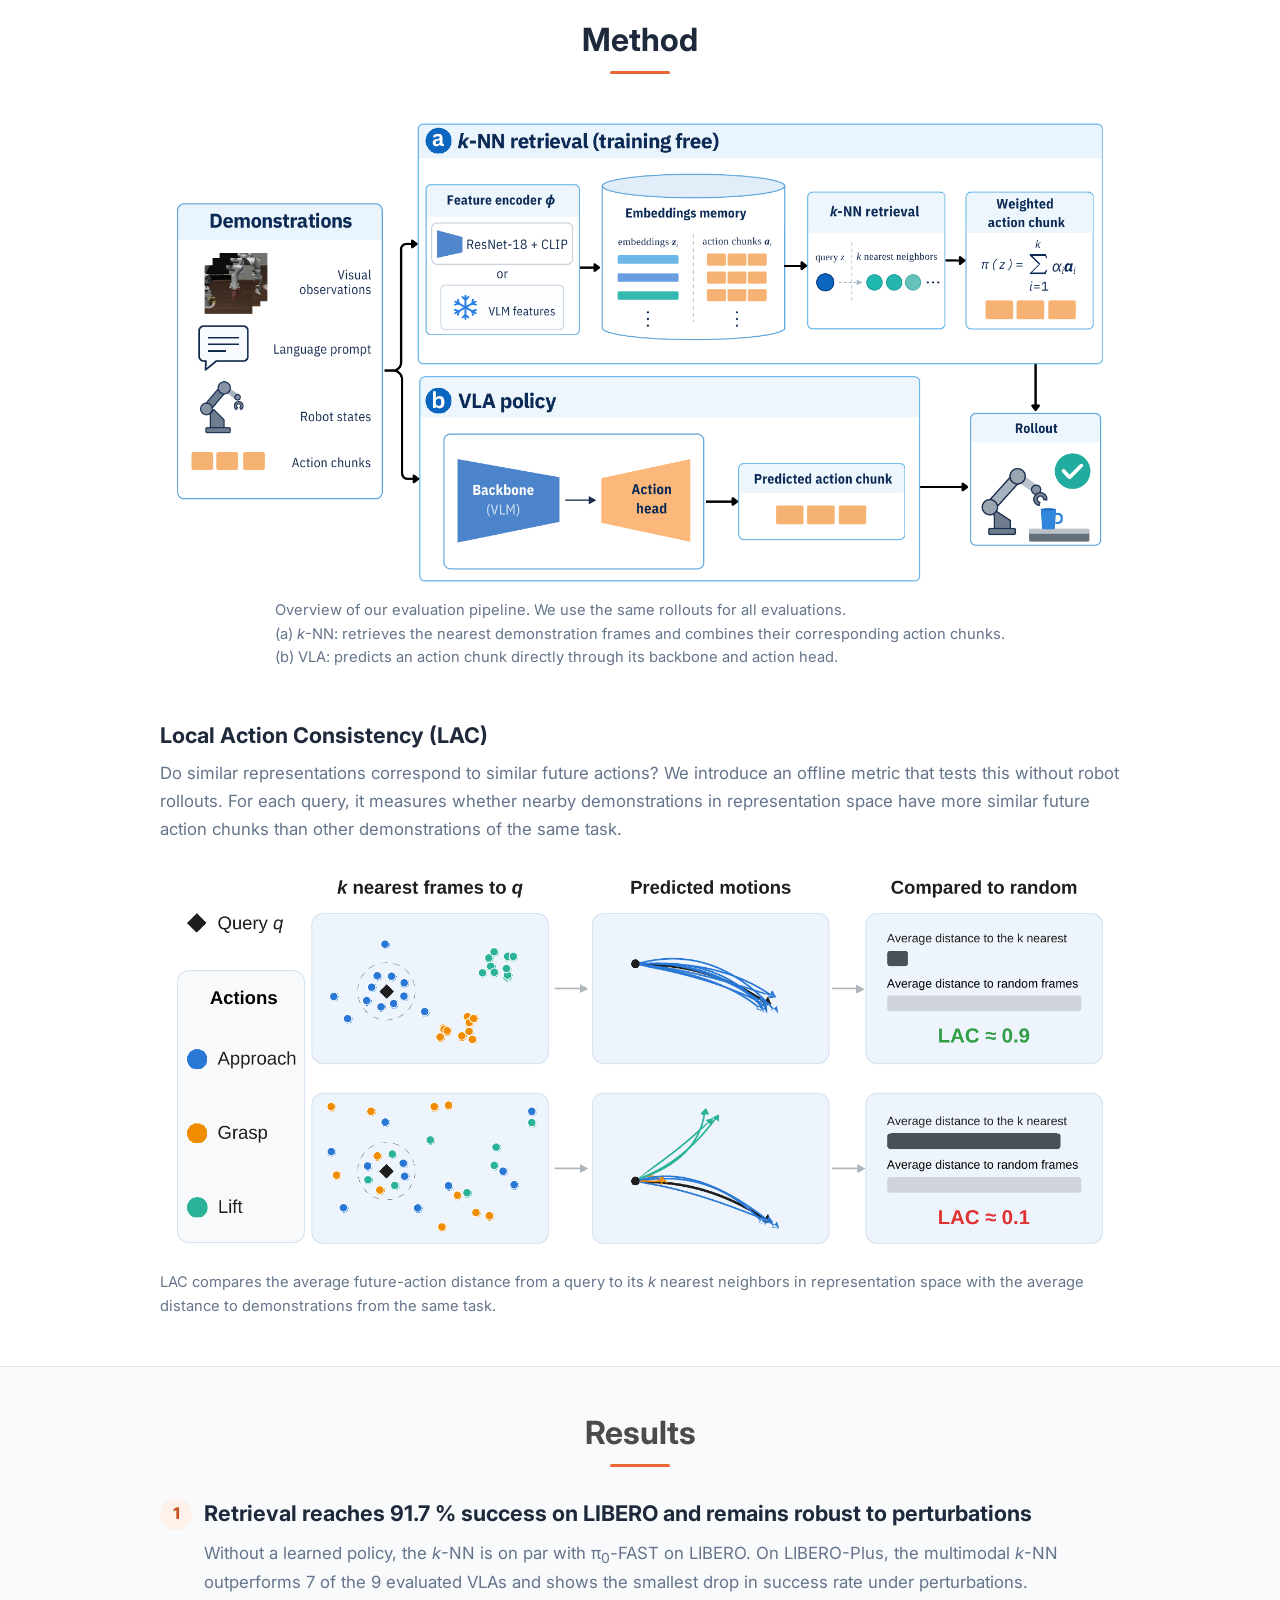
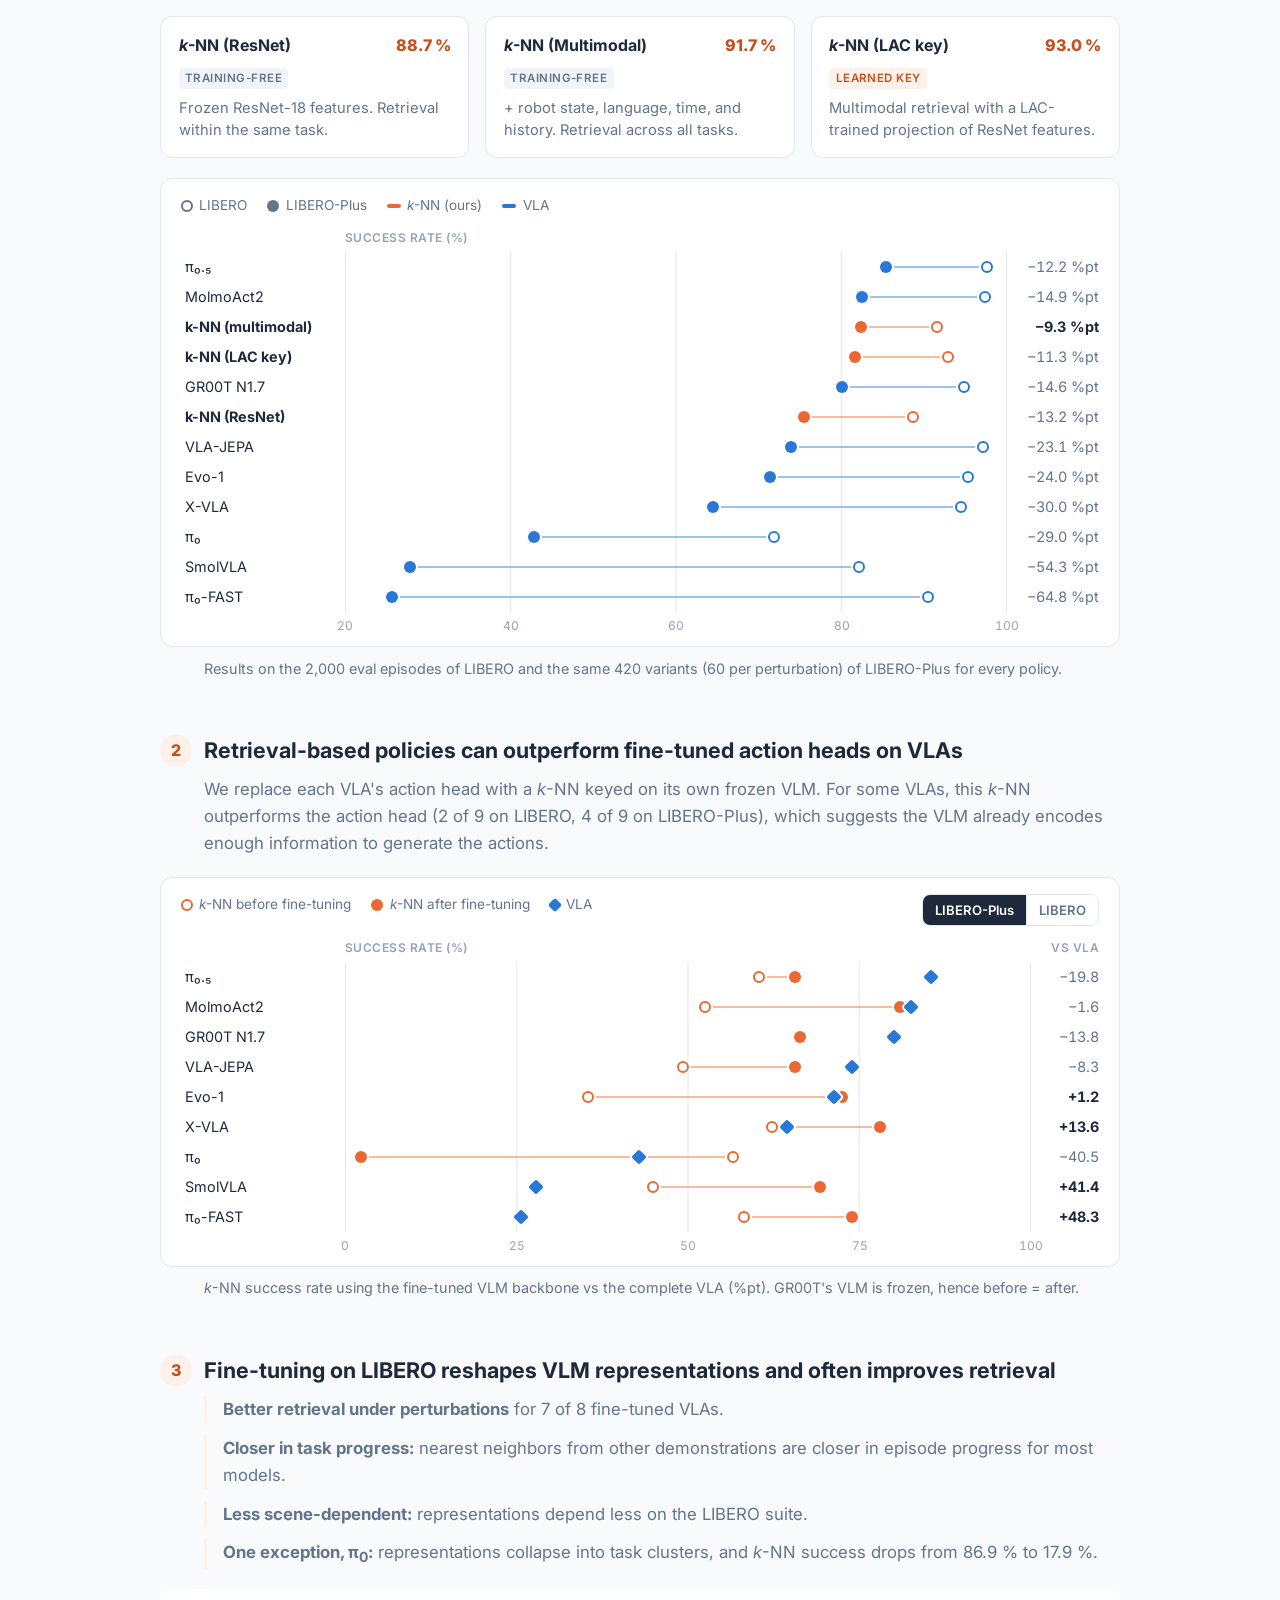
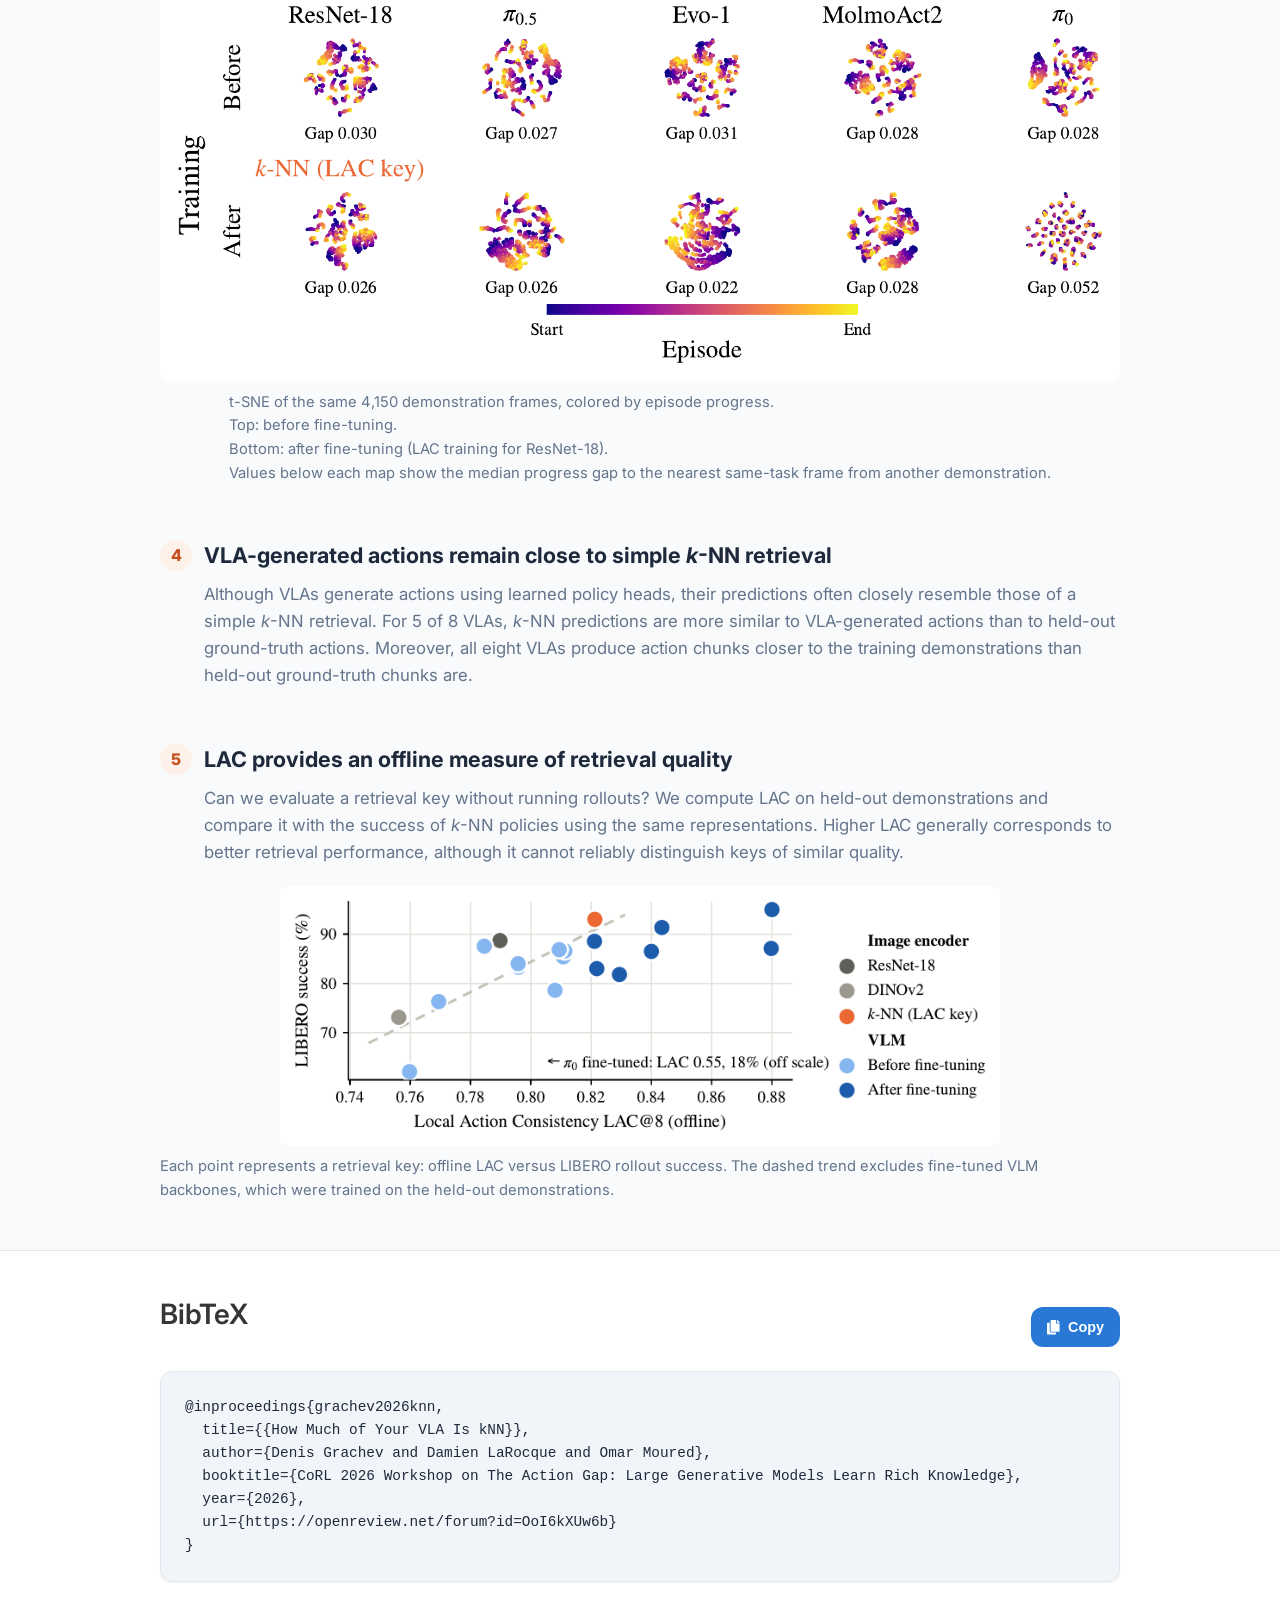
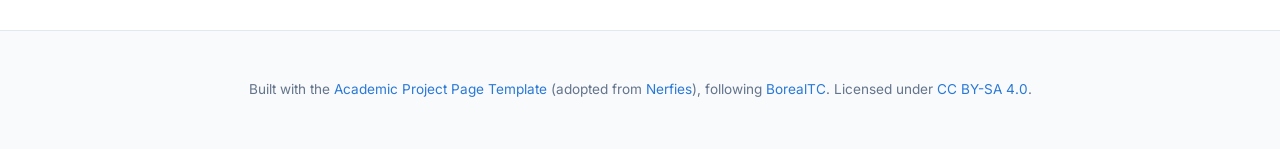
==== commit 929bb652: "Fix figure captions" ====
--- a/index.html
+++ b/index.html
@@ -489,9 +489,9 @@
                 style="left: 23.53%; top: 75.96%; width: 3.16%; height: 3.85%"></div>
             </div>
           </div>
-          <figcaption style="text-align: left;">
+          <figcaption>
             Overview of our evaluation pipeline. We use the same rollouts for all evaluations.<br />
-            (a) <em>k</em>-NN: retrieves the nearest demonstration frames, and combine their corresponding action
+            (a) <em>k</em>-NN: retrieves the nearest demonstration frames and combines their corresponding action
             chunks.<br />
             (b) VLA: predicts an action chunk directly through its backbone and action head.
           </figcaption>
--- a/static/css/knn.css
+++ b/static/css/knn.css
@@ -81,8 +81,11 @@
   max-width: 720px;
 }
 
+/* The caption block is centered under the figure, its lines left-aligned (captions with <br> line breaks) */
 .paper-figure figcaption {
-  margin-top: 0.6rem;
+  display: table;
+  margin: 0.6rem auto 0;
+  text-align: left;
   font-size: 0.92rem;
   color: var(--text-secondary);
 }
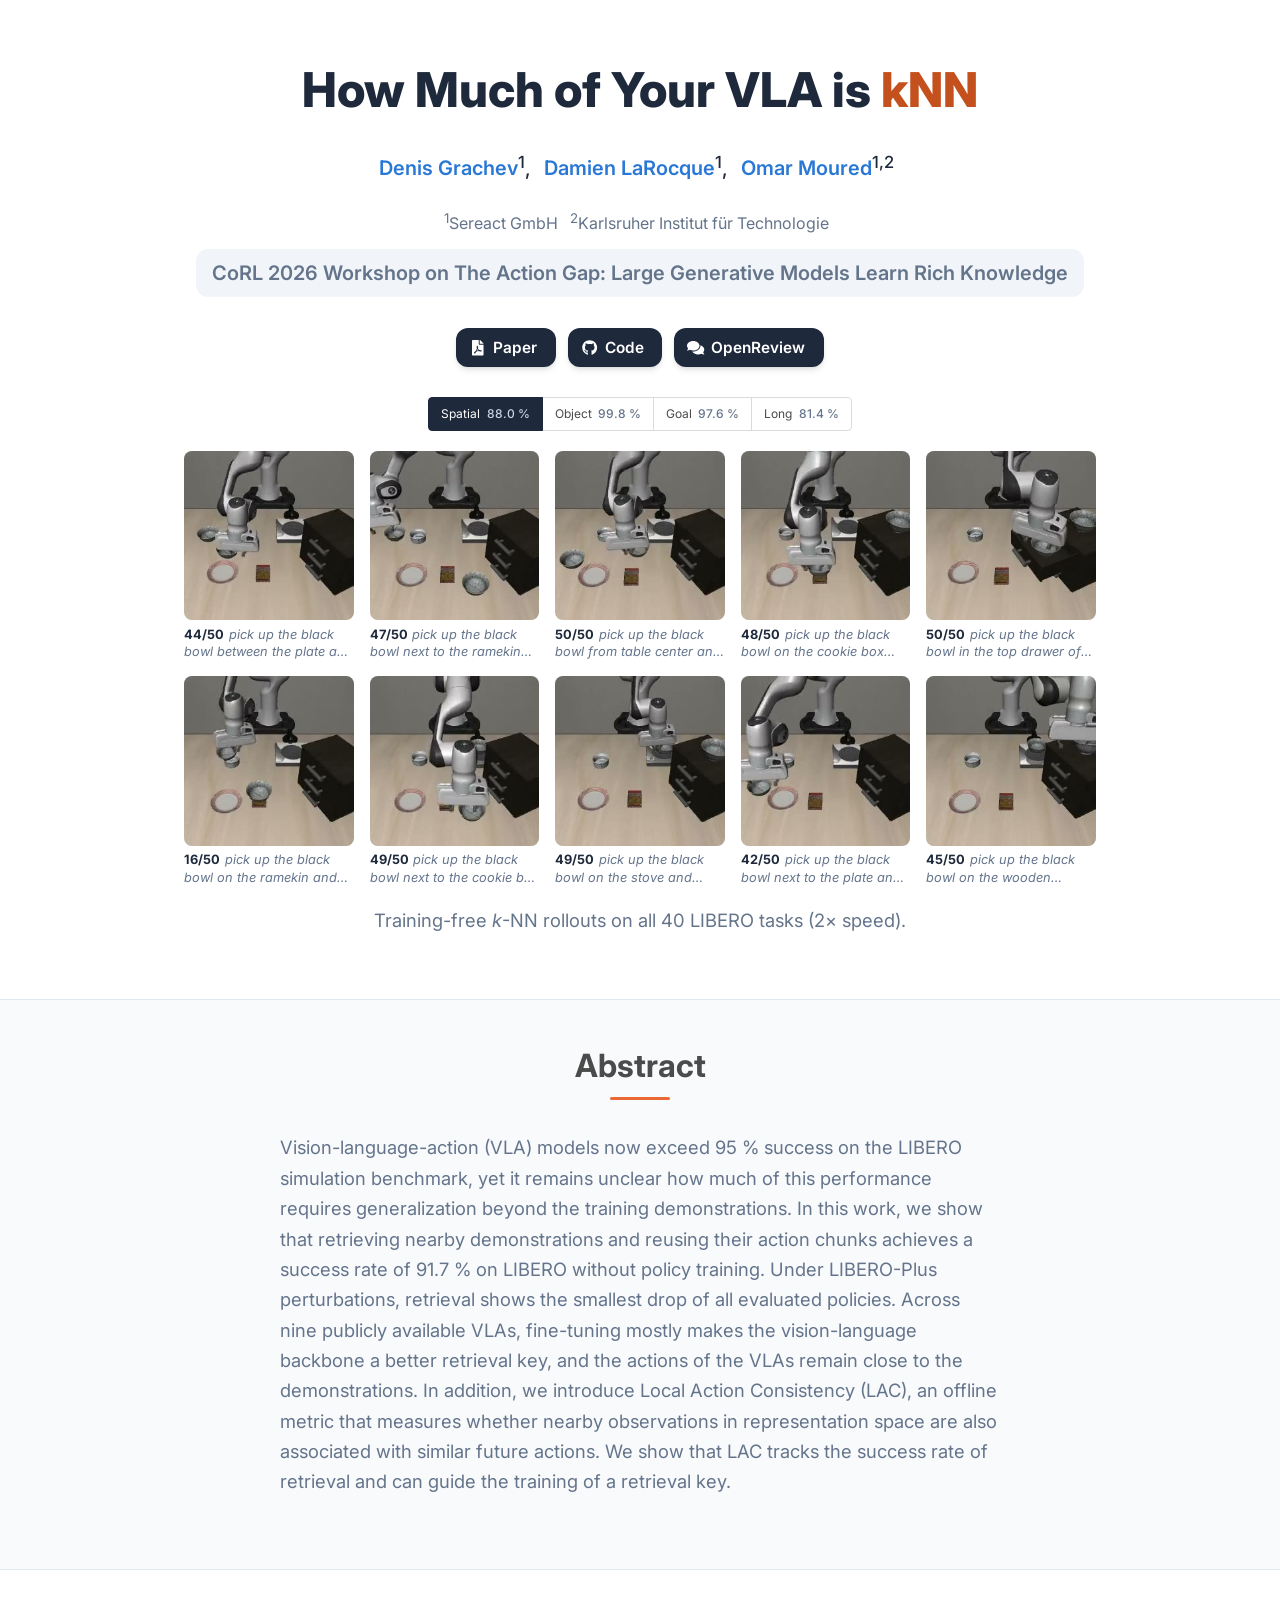
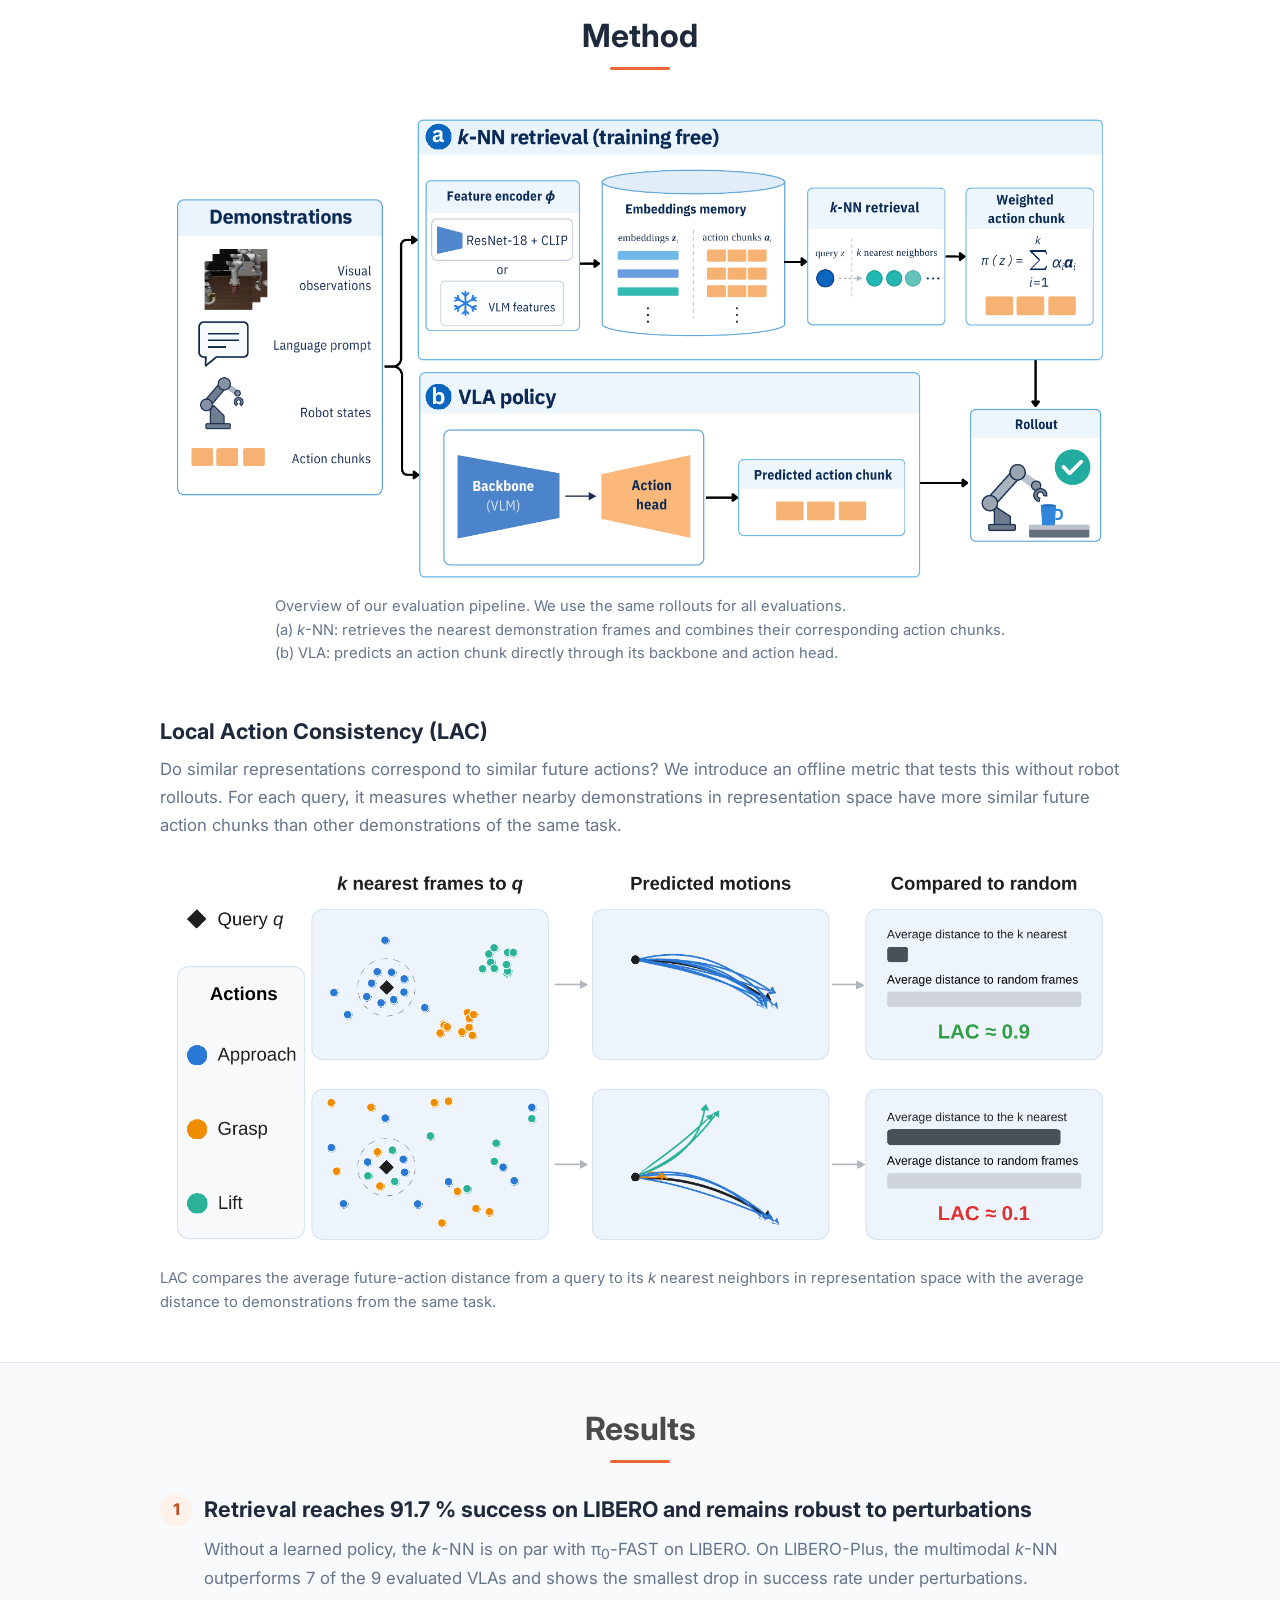
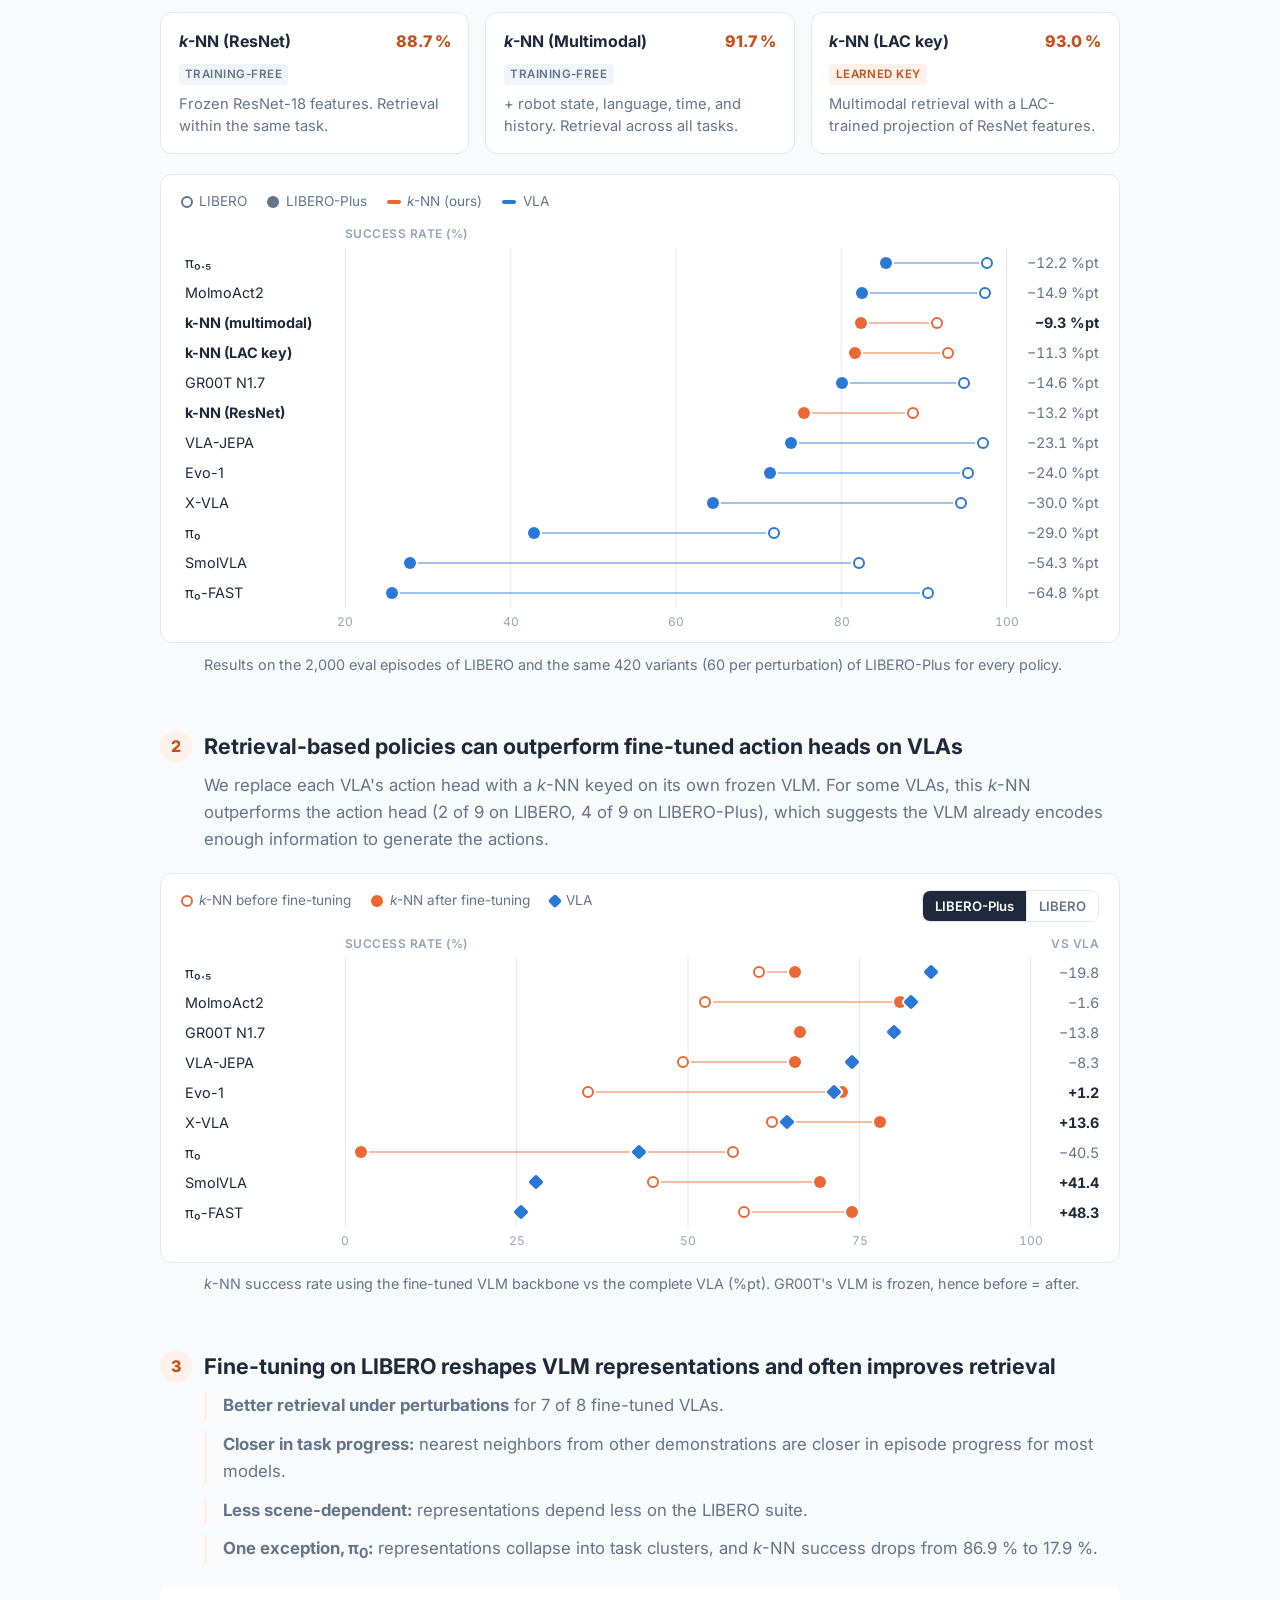
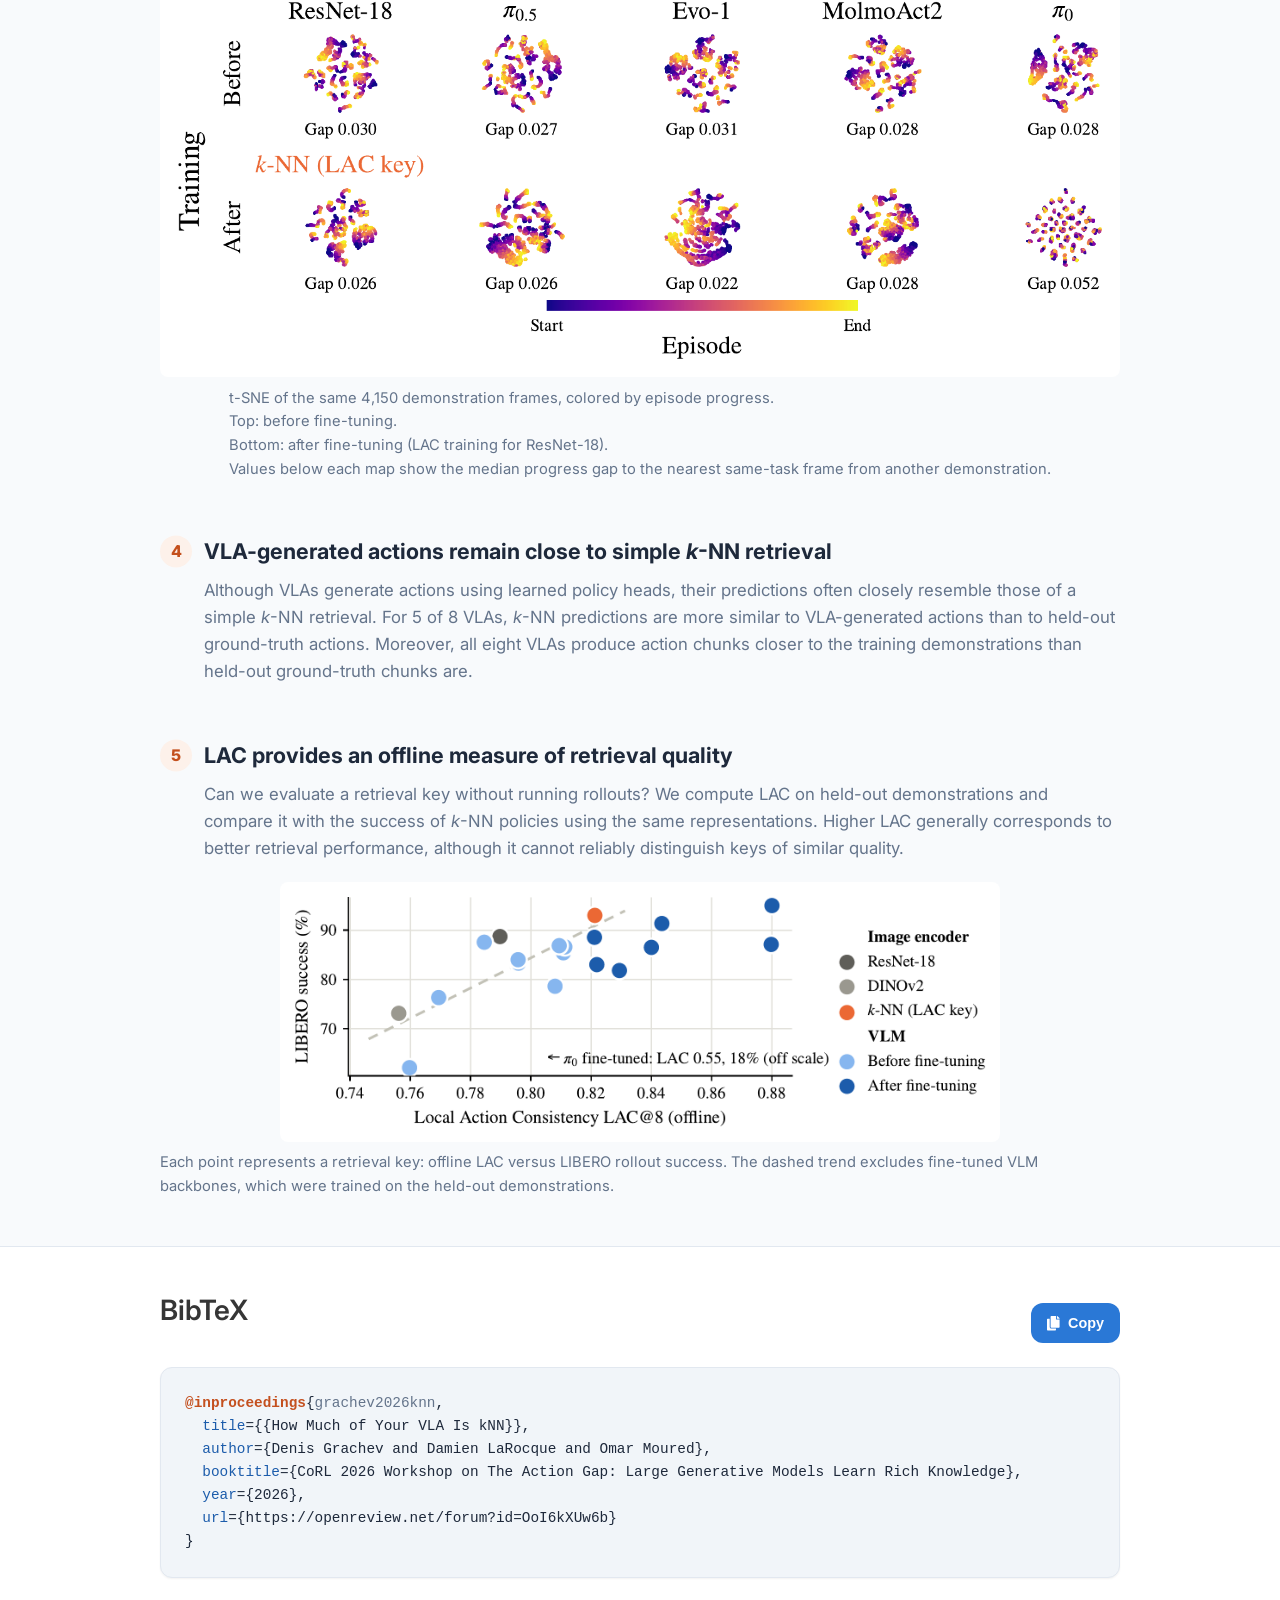
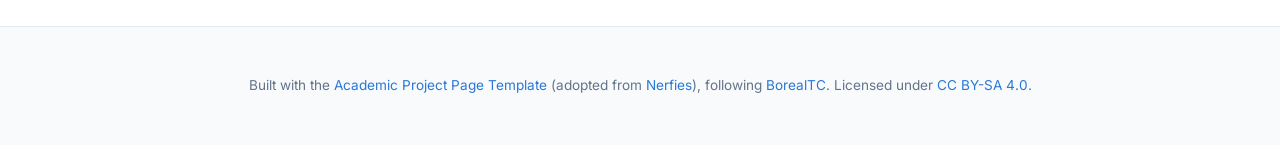
==== commit 170bbc53: "Color bibtex I guess" ====
--- a/index.html
+++ b/index.html
@@ -693,12 +693,12 @@
           </button>
         </div>
         <!-- TODO: update booktitle with the full workshop name -->
-        <pre id="bibtex-code"><code>@inproceedings{grachev2026knn,
-  title={{How Much of Your VLA Is kNN}},
-  author={Denis Grachev and Damien LaRocque and Omar Moured},
-  booktitle={CoRL 2026 Workshop on The Action Gap: Large Generative Models Learn Rich Knowledge},
-  year={2026},
-  url={https://openreview.net/forum?id=OoI6kXUw6b}
+        <pre id="bibtex-code"><code><span class="bib-type">@inproceedings</span>{<span class="bib-key">grachev2026knn</span>,
+  <span class="bib-field">title</span>=<span class="bib-value">{{How Much of Your VLA Is kNN}}</span>,
+  <span class="bib-field">author</span>=<span class="bib-value">{Denis Grachev and Damien LaRocque and Omar Moured}</span>,
+  <span class="bib-field">booktitle</span>=<span class="bib-value">{CoRL 2026 Workshop on The Action Gap: Large Generative Models Learn Rich Knowledge}</span>,
+  <span class="bib-field">year</span>=<span class="bib-value">{2026}</span>,
+  <span class="bib-field">url</span>=<span class="bib-value">{https://openreview.net/forum?id=OoI6kXUw6b}</span>
 }</code></pre>
       </div>
     </section>
--- a/static/css/knn.css
+++ b/static/css/knn.css
@@ -714,3 +714,9 @@
 .teaser .hero-body {
   padding-top: 0.5rem;
 }
+
+/* BibTeX syntax colors: plain spans, so the Copy button (textContent) still copies plain text */
+#bibtex-code .bib-type { color: #c4501f; font-weight: 600; }   /* a darker k-NN orange, readable on the light box */
+#bibtex-code .bib-key { color: var(--text-secondary); }
+#bibtex-code .bib-field { color: #1c5cab; }
+#bibtex-code .bib-value { color: var(--text-primary); }
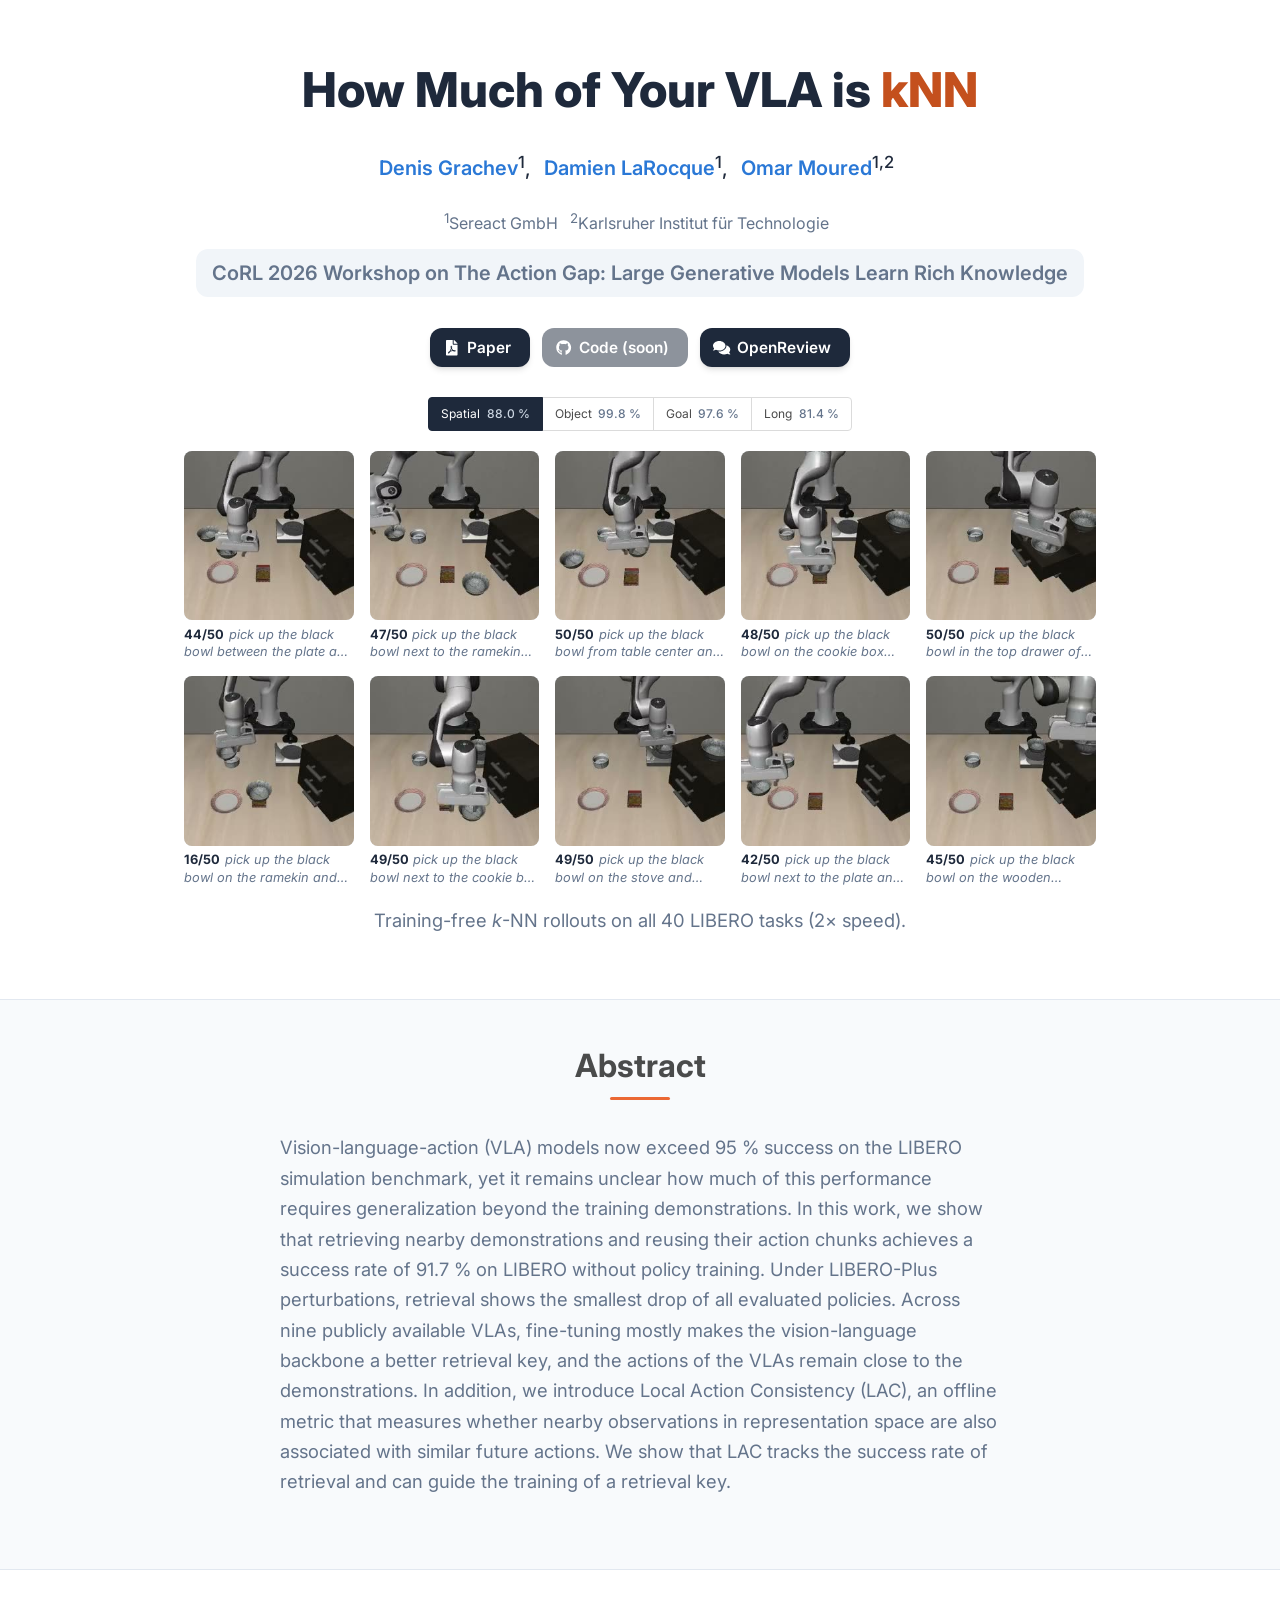
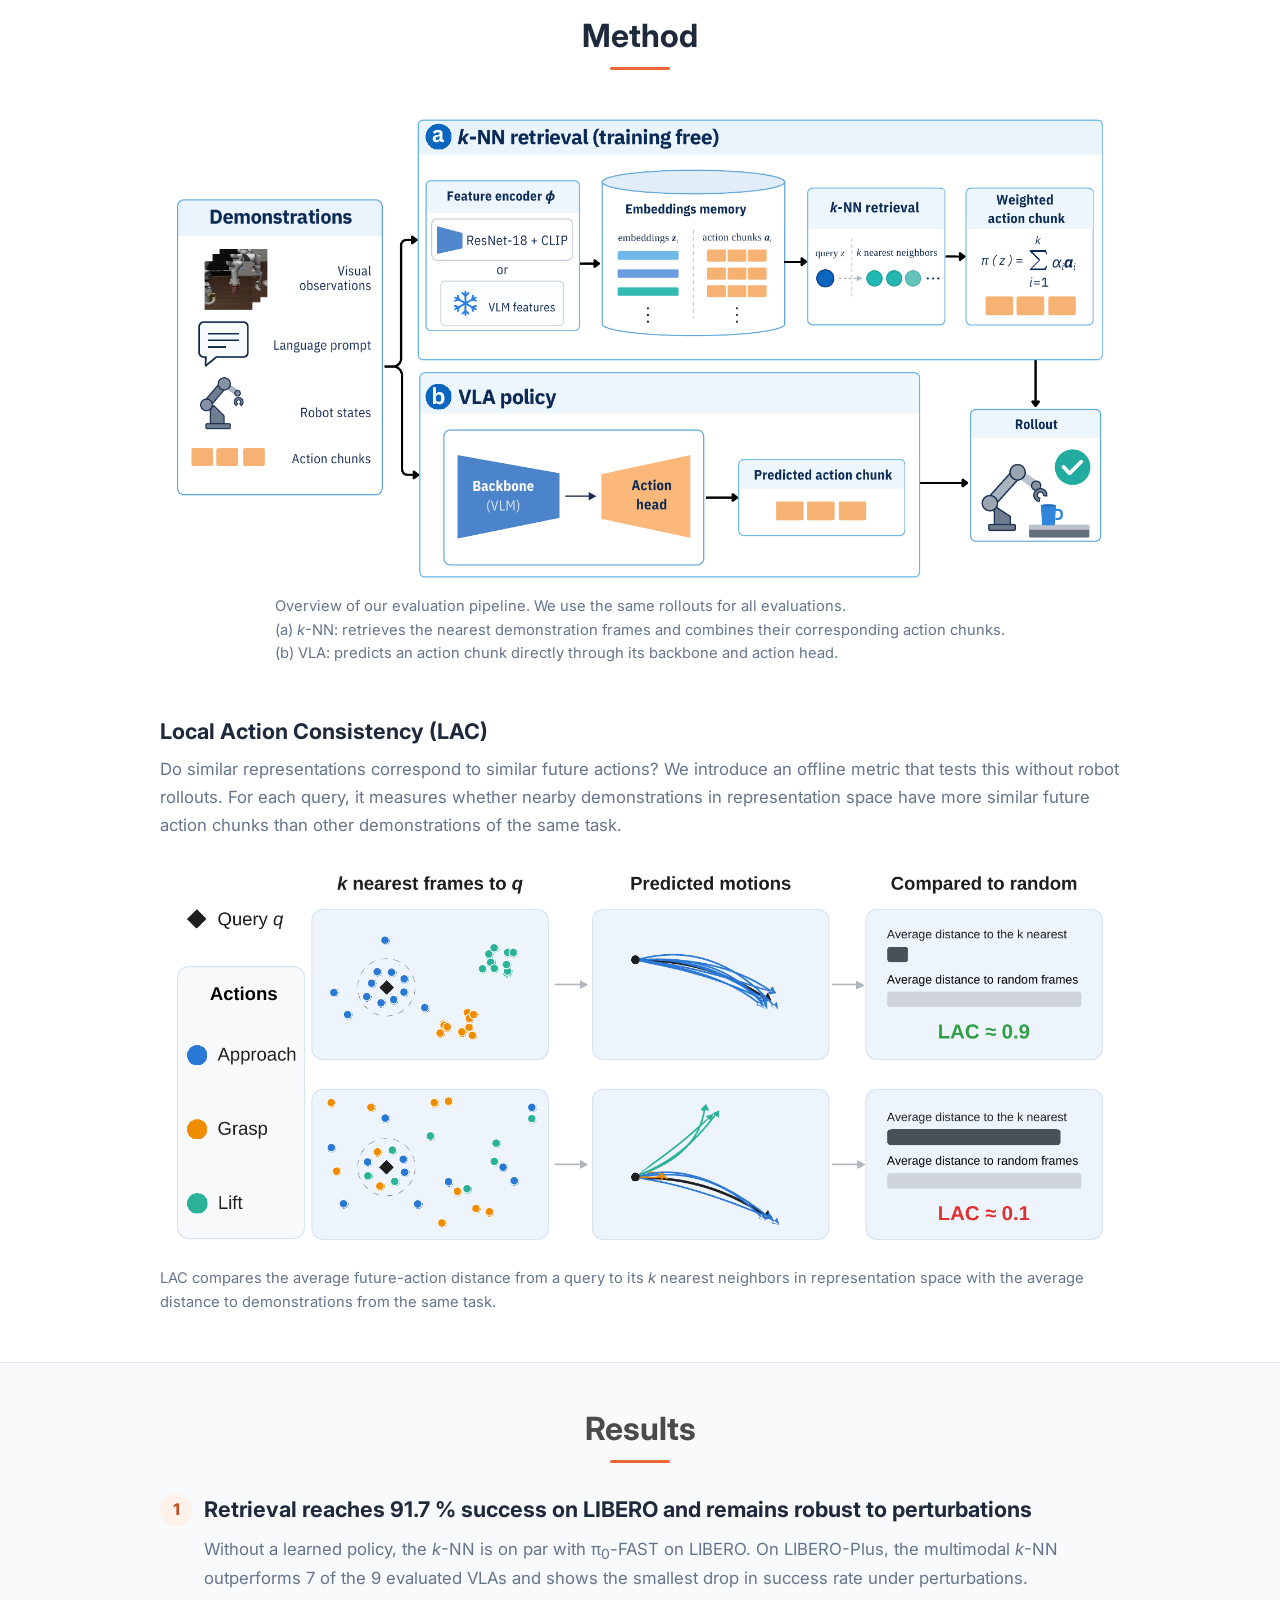
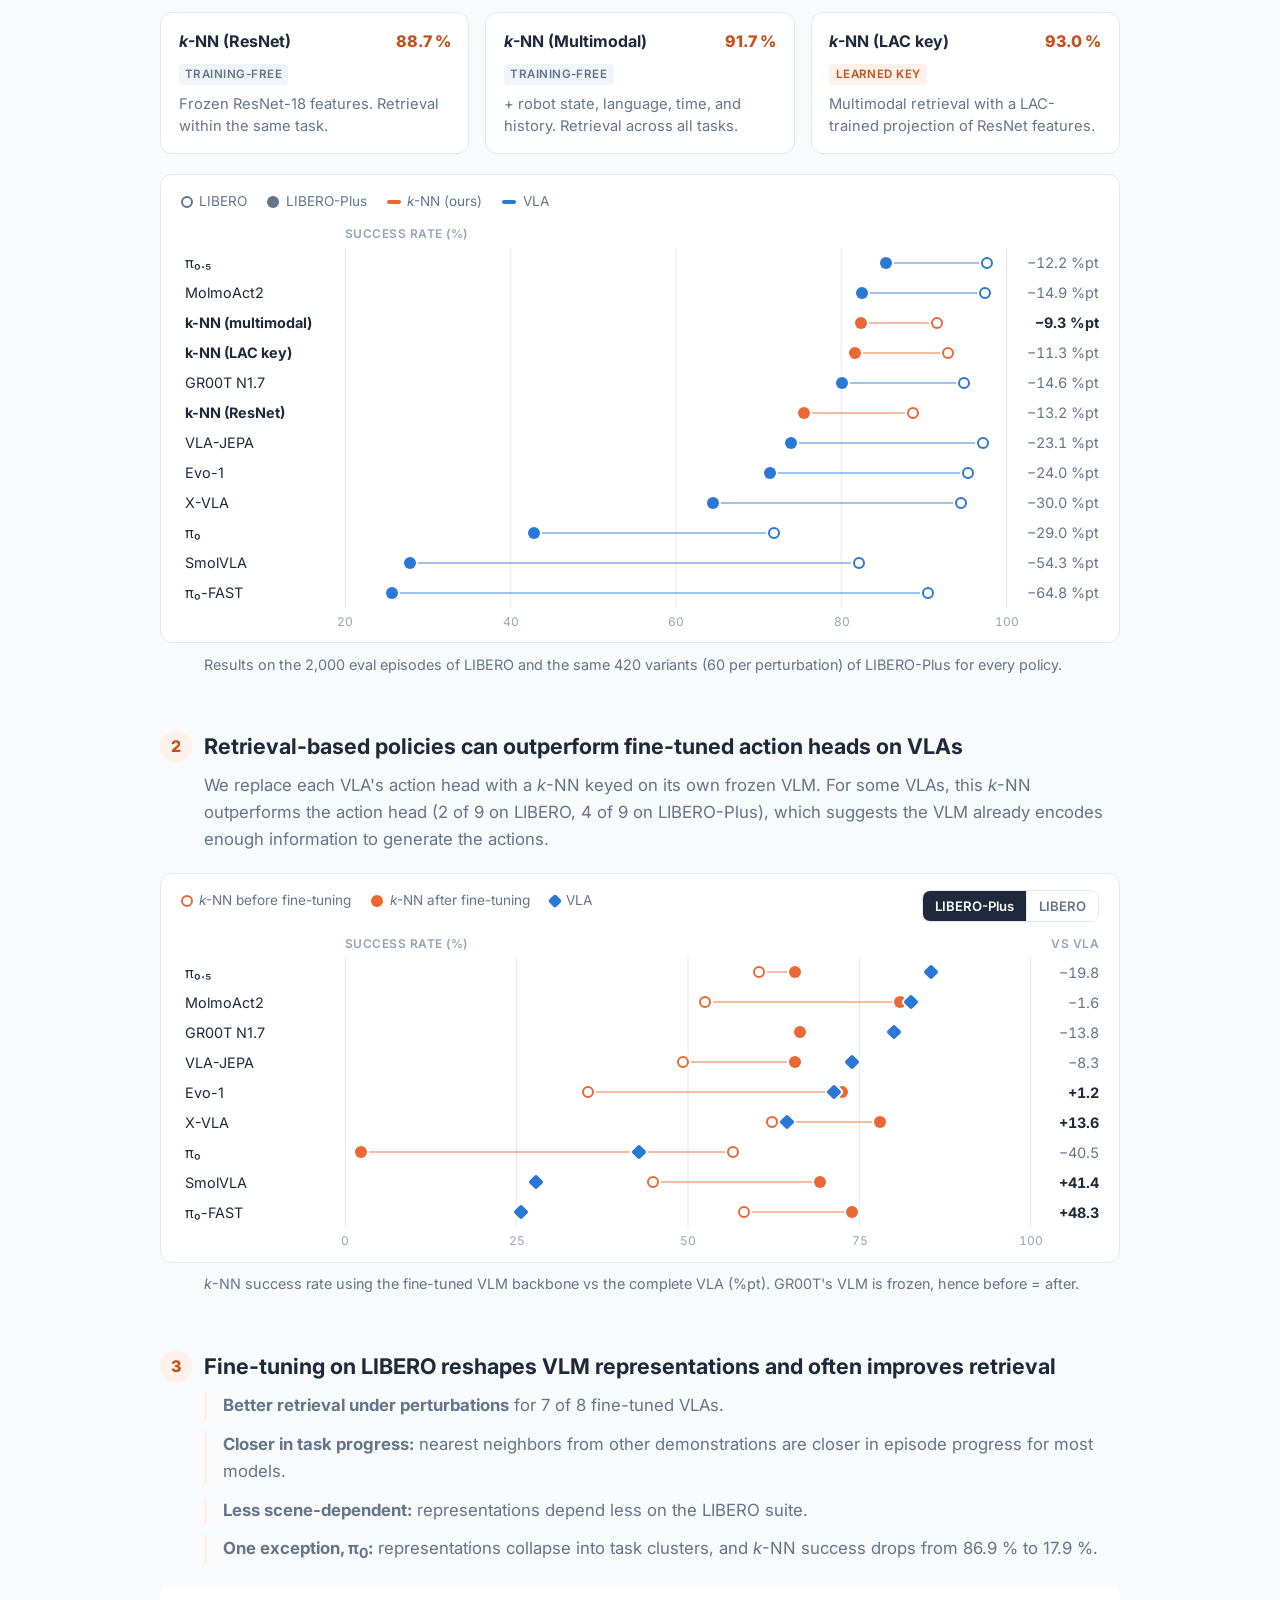
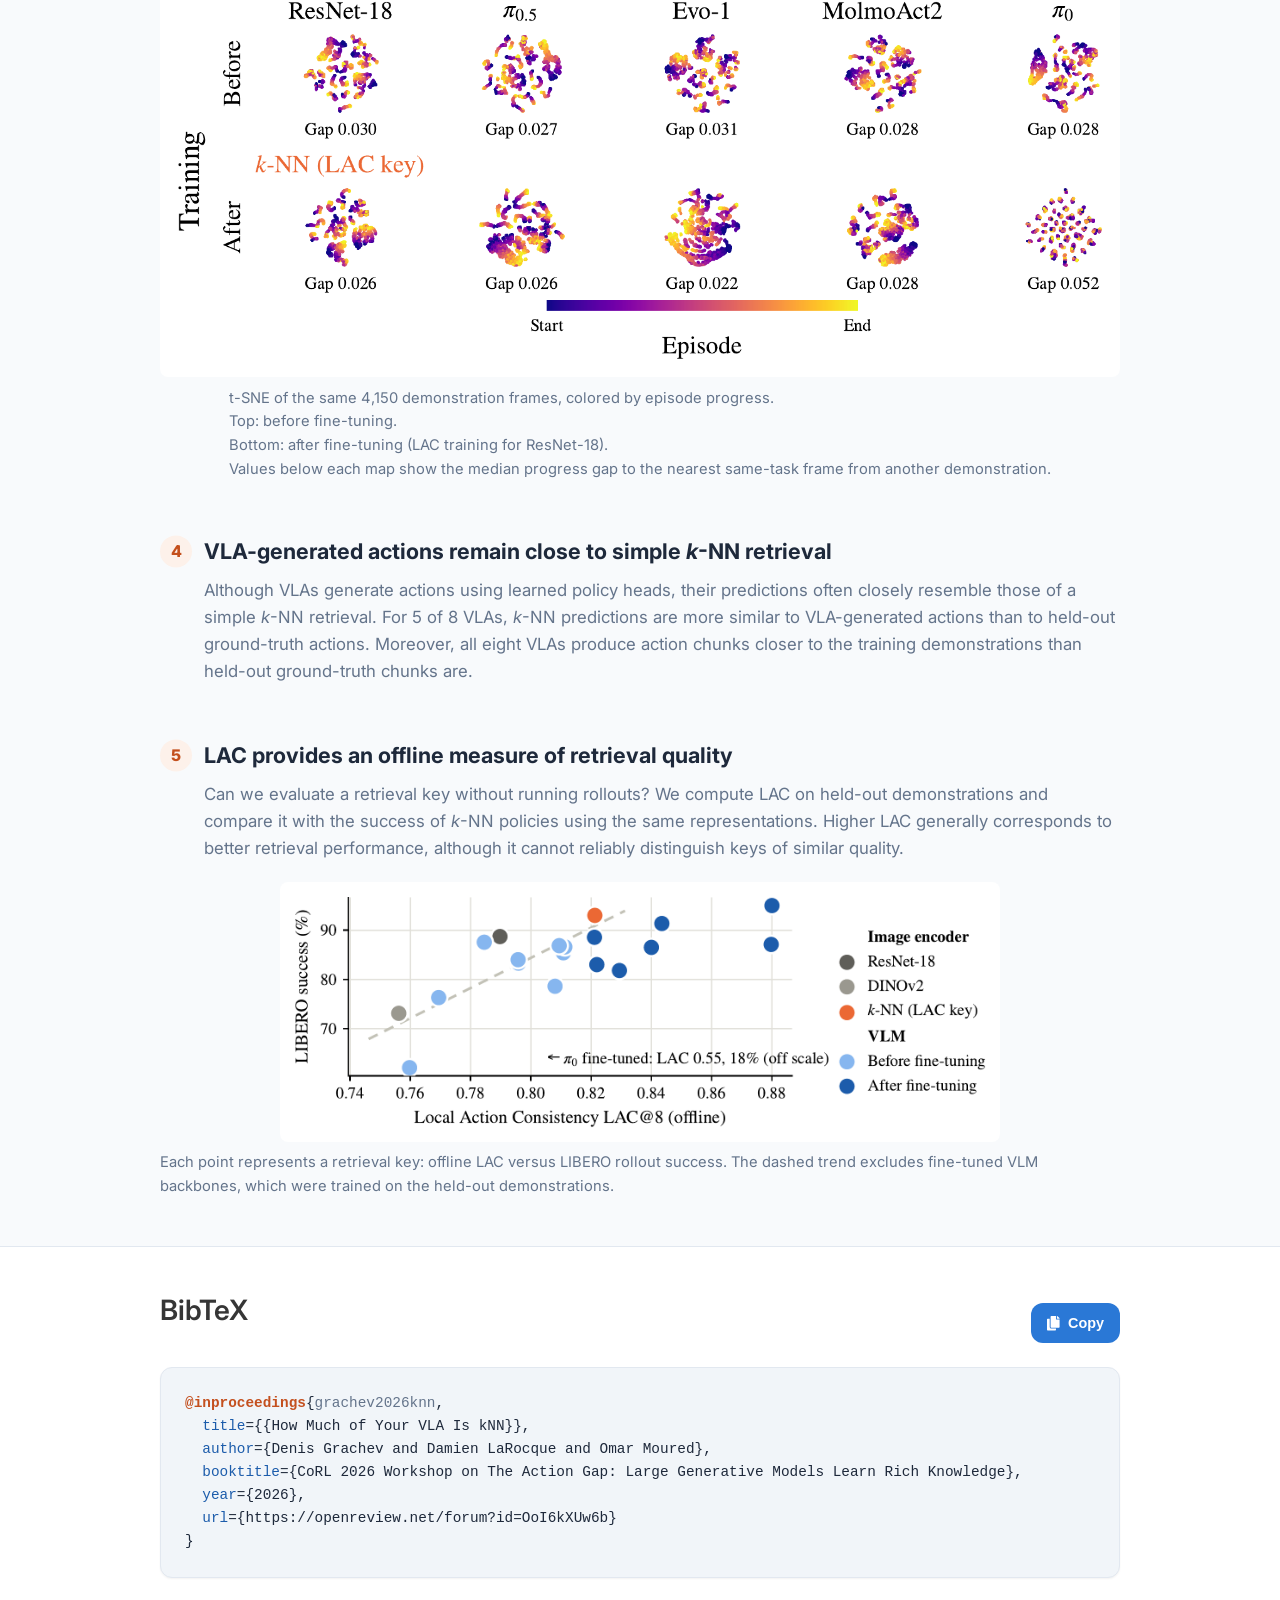
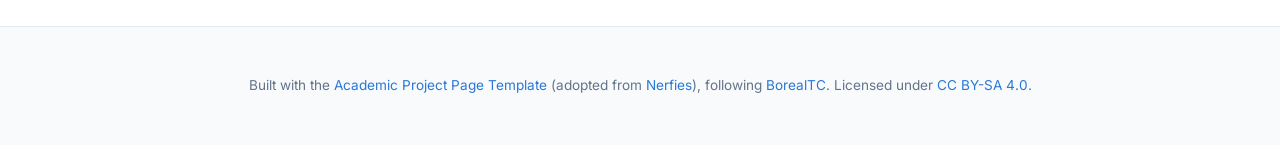
==== commit 1ec42995: "Code soon" ====
--- a/index.html
+++ b/index.html
@@ -87,9 +87,10 @@
               </a>
             </span>
             <span class="link-block">
-              <a href="https://github.com/sereact/lerobot_knn" target="_blank"
-                class="external-link button is-normal is-rounded is-dark">
-                <span class="icon"><i class="fab fa-github"></i></span><span>Code</span>
+              <!-- TODO: restore href="https://github.com/sereact/lerobot_knn" target="_blank" and drop "disabled" once released -->
+              <a class="external-link button is-normal is-rounded is-dark" disabled aria-disabled="true"
+                title="Code coming soon">
+                <span class="icon"><i class="fab fa-github"></i></span><span>Code (soon)</span>
               </a>
             </span>
             <span class="link-block">
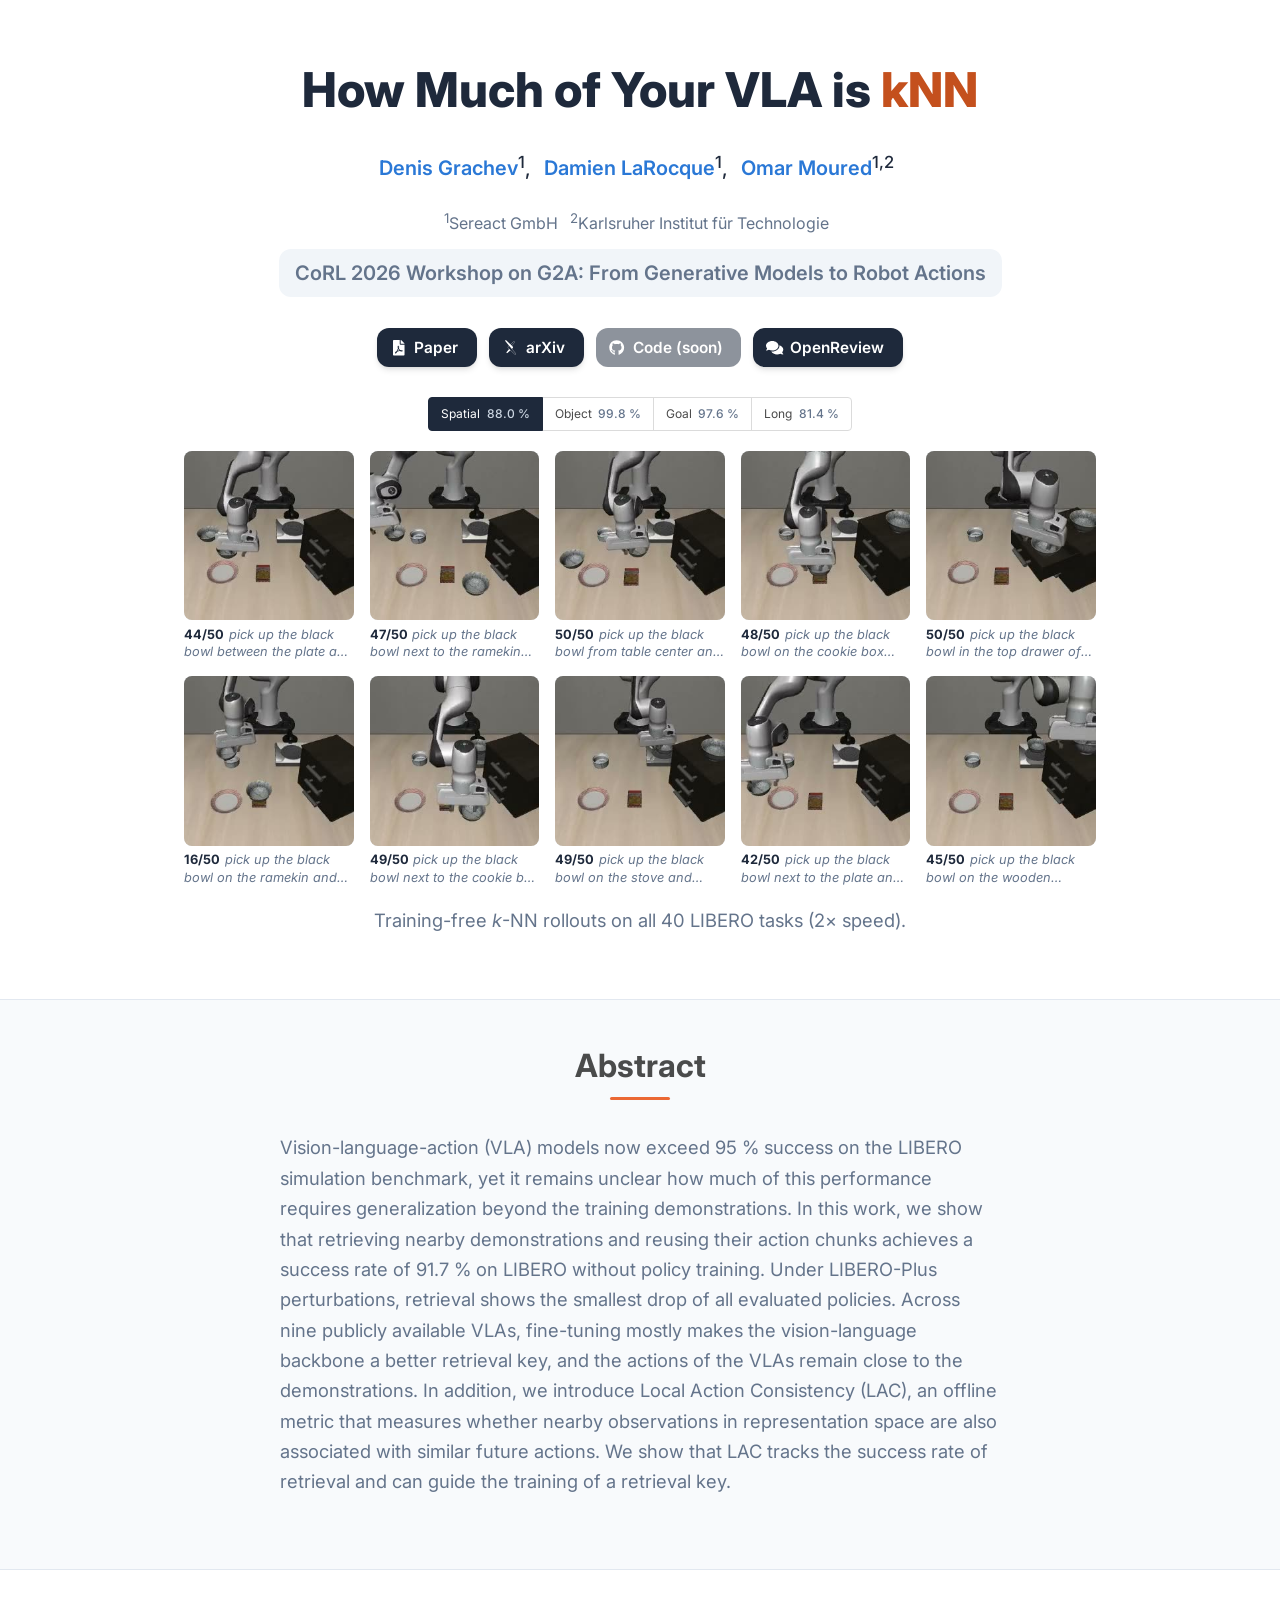
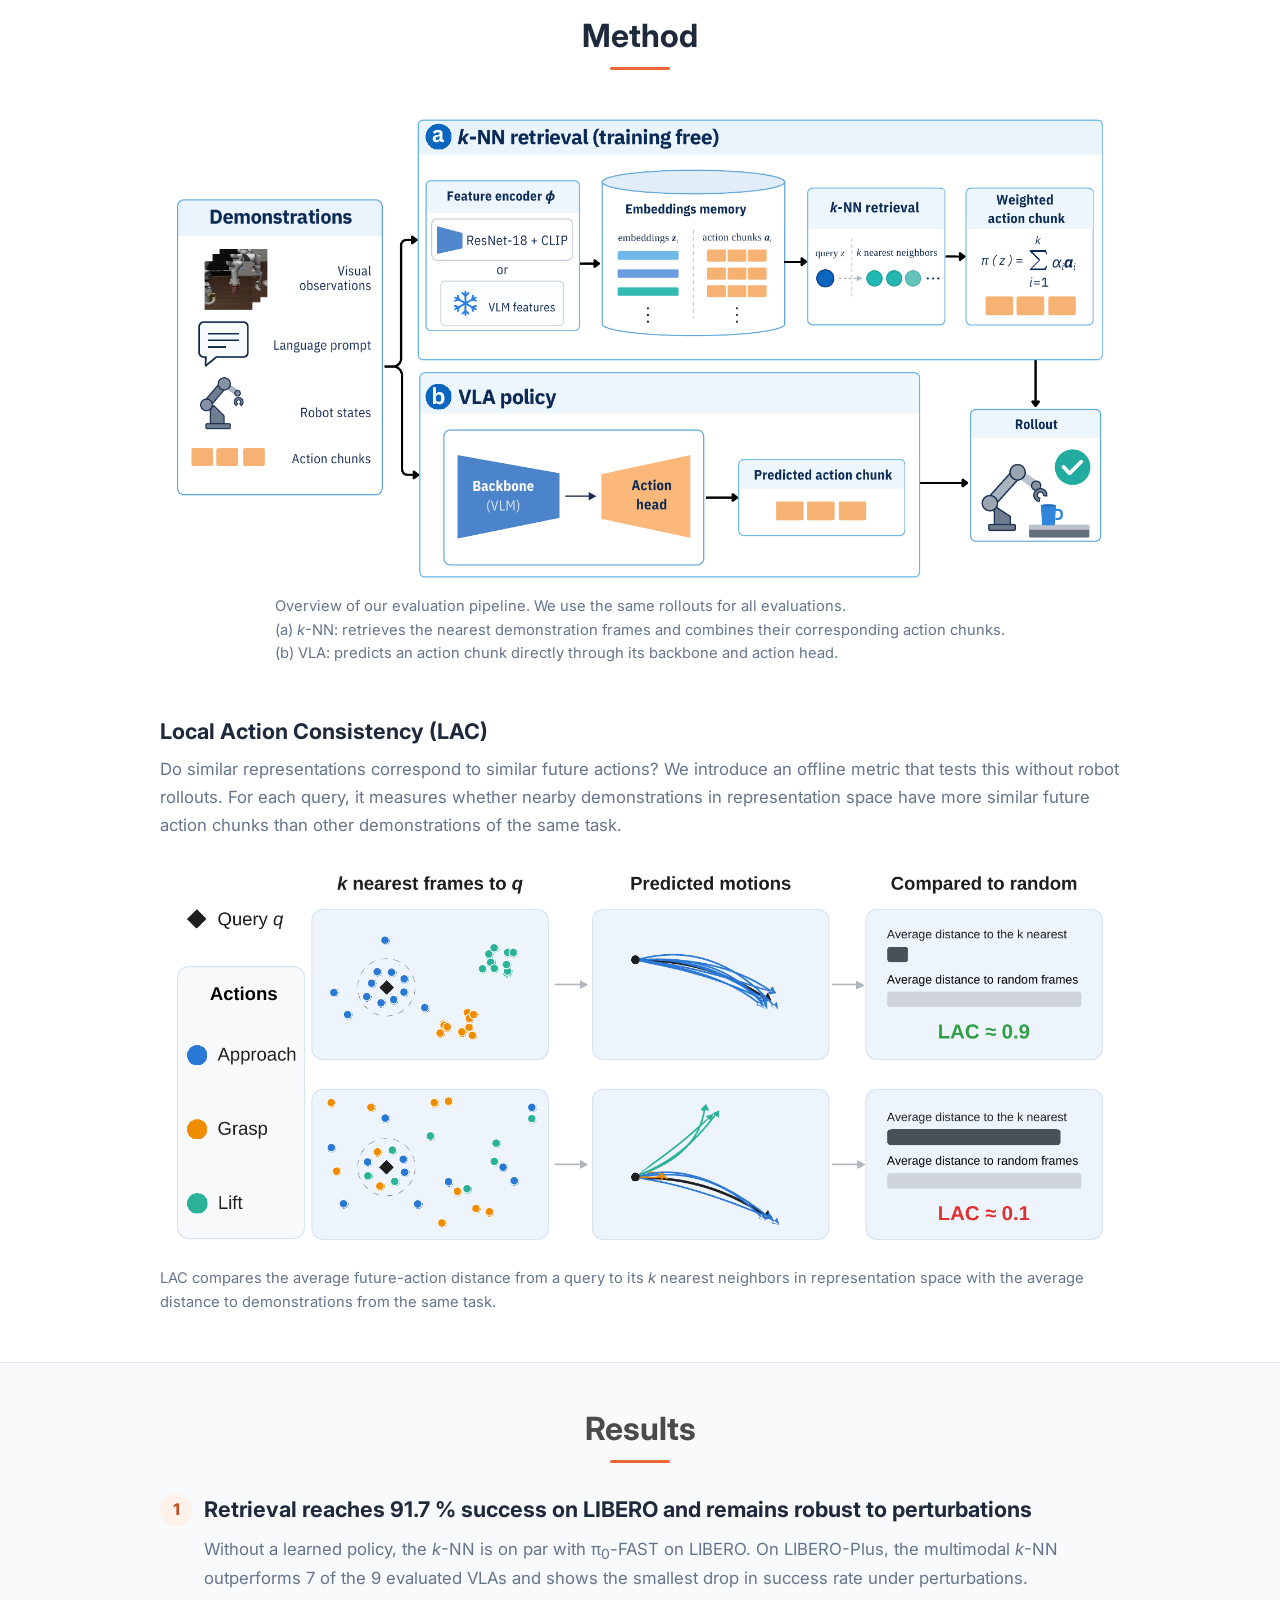
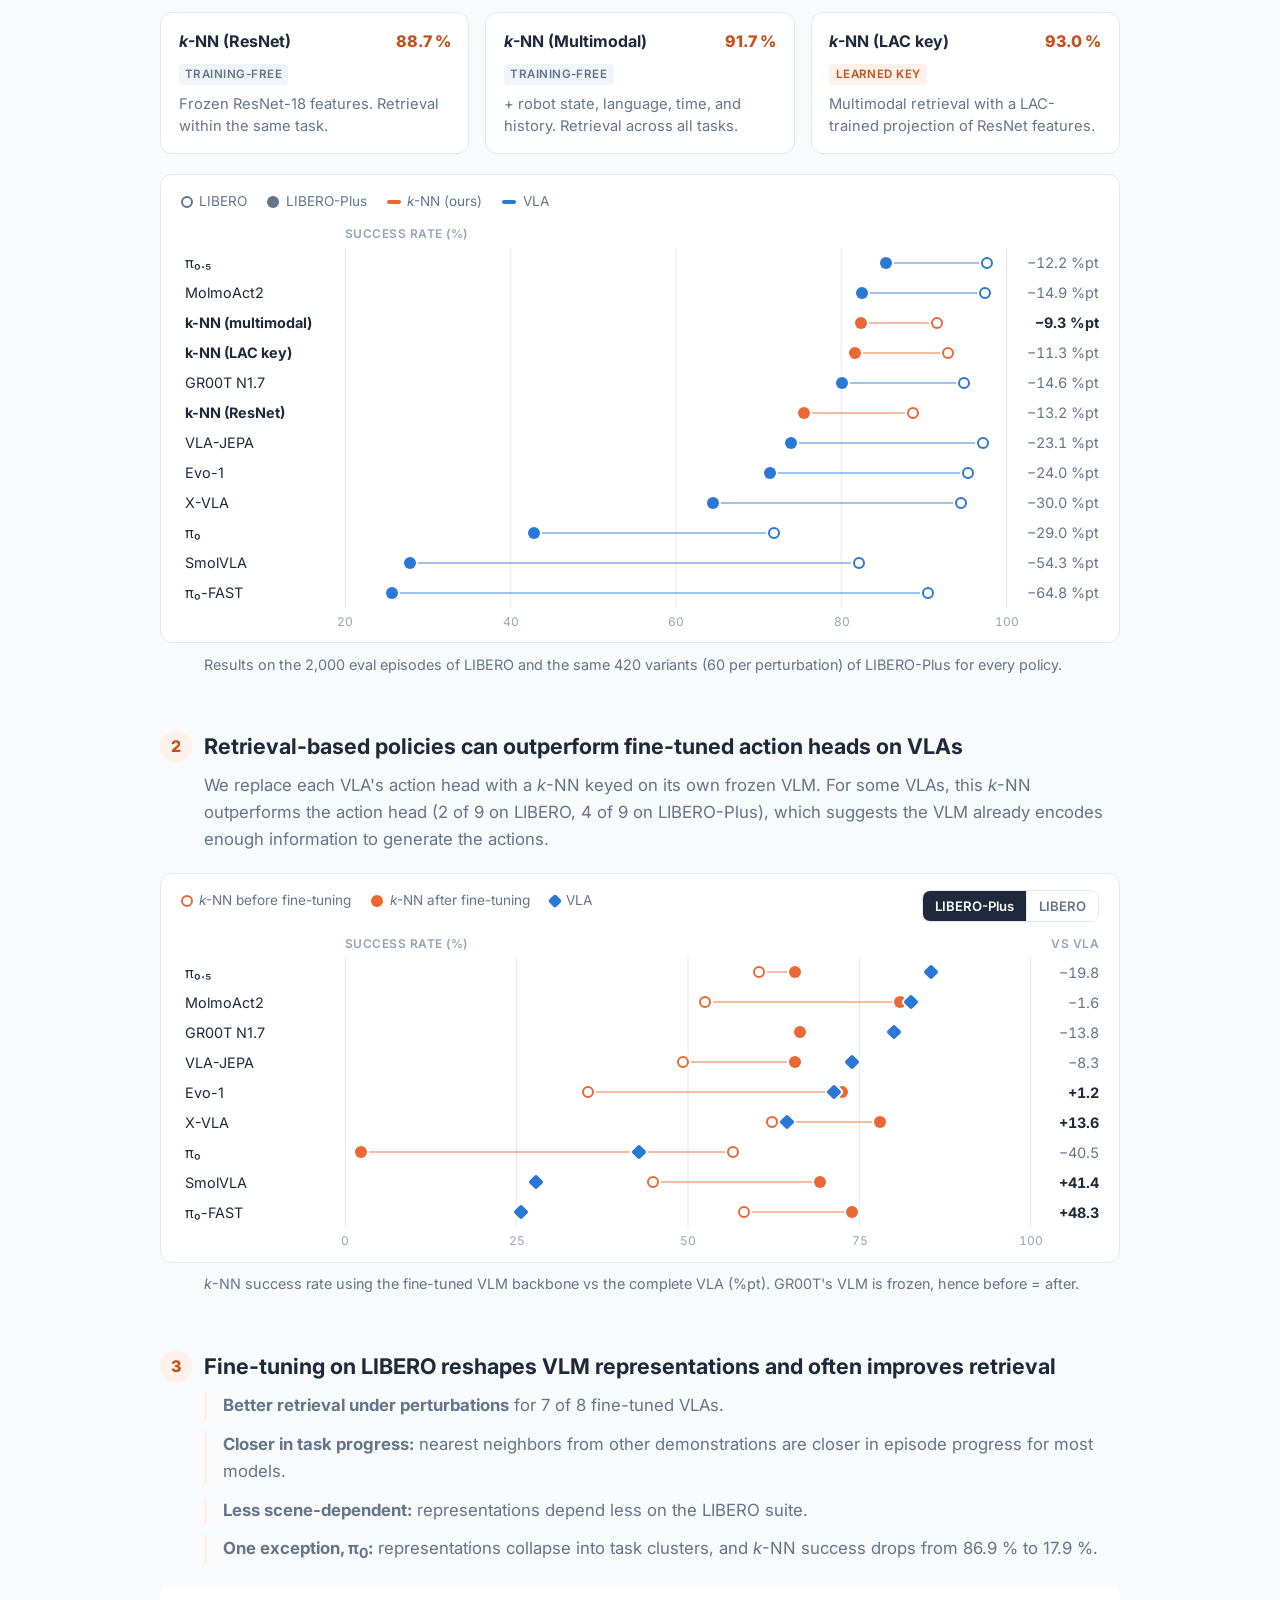
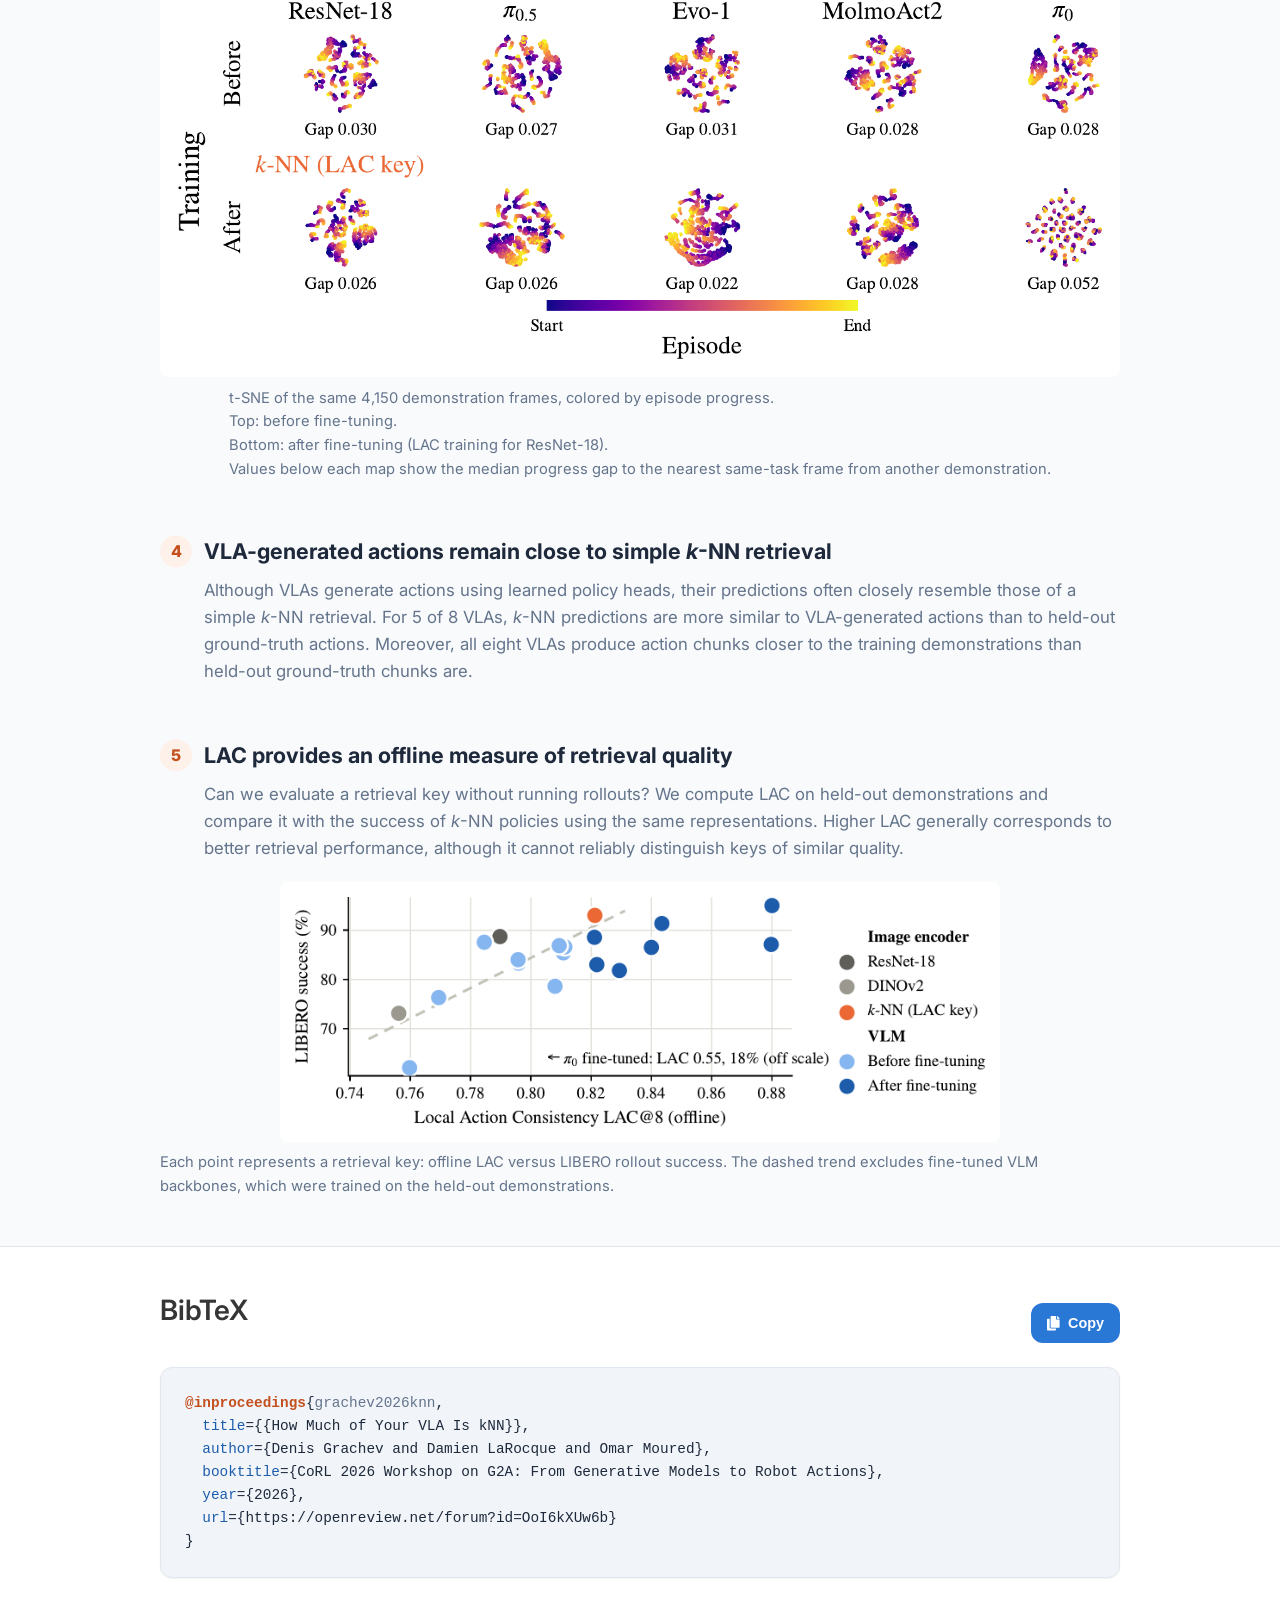
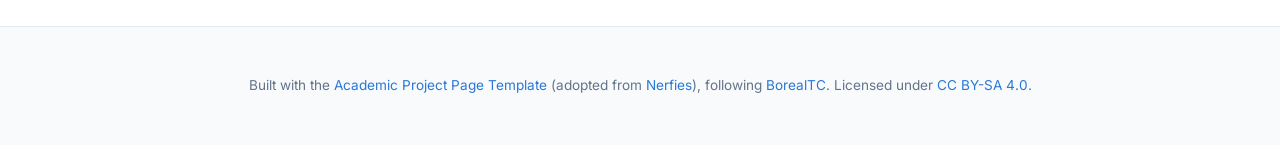
==== commit 851e2b4a: "Add ArXiV button" ====
--- a/index.html
+++ b/index.html
@@ -34,7 +34,7 @@
   <meta name="citation_author" content="LaRocque, Damien">
   <meta name="citation_author" content="Moured, Omar">
   <meta name="citation_publication_date" content="2026">
-  <meta name="citation_conference_title" content="Conference on Robot Learning (CoRL) 2026 Workshop">
+  <meta name="citation_conference_title" content="CoRL 2026 Workshop on G2A: From Generative Models to Robot Actions">
   <meta name="citation_pdf_url"
     content="https://sereact.github.io/lerobot_knn/static/pdfs/how_much_of_your_vla_is_knn.pdf">
 
@@ -76,14 +76,18 @@
             <span class="author-block"><sup>1</sup>Sereact GmbH</span>
             <span class="author-block"><sup>2</sup>Karlsruher Institut für Technologie</span>
           </div>
-          <!-- TODO: replace with the full workshop name -->
-          <div class="is-size-5 publication-venue">CoRL 2026 Workshop on The Action Gap: Large Generative Models Learn
-            Rich Knowledge</div>
+          <div class="is-size-5 publication-venue">CoRL 2026 Workshop on G2A: From Generative Models to Robot Actions</div>
           <div class="publication-links">
             <span class="link-block">
               <a href="static/pdfs/how_much_of_your_vla_is_knn.pdf" target="_blank"
                 class="external-link button is-normal is-rounded is-dark">
                 <span class="icon"><i class="fas fa-file-pdf"></i></span><span>Paper</span>
+              </a>
+            </span>
+            <span class="link-block">
+              <a href="https://arxiv.org/abs/2611.13160" target="_blank"
+                class="external-link button is-normal is-rounded is-dark">
+                <span class="icon"><i class="ai ai-arxiv"></i></span><span>arXiv</span>
               </a>
             </span>
             <span class="link-block">
@@ -99,13 +103,6 @@
                 <span class="icon"><i class="fas fa-comments"></i></span><span>OpenReview</span>
               </a>
             </span>
-            <!-- TODO: add once available
-          <span class="link-block">
-            <a href="https://arxiv.org/abs/ARXIV_ID" target="_blank" class="external-link button is-normal is-rounded is-dark">
-              <span class="icon"><i class="ai ai-arxiv"></i></span><span>arXiv</span>
-            </a>
-          </span>
-          -->
           </div>
         </div>
       </div>
@@ -693,11 +690,10 @@
             <span class="copy-text">Copy</span>
           </button>
         </div>
-        <!-- TODO: update booktitle with the full workshop name -->
         <pre id="bibtex-code"><code><span class="bib-type">@inproceedings</span>{<span class="bib-key">grachev2026knn</span>,
   <span class="bib-field">title</span>=<span class="bib-value">{{How Much of Your VLA Is kNN}}</span>,
   <span class="bib-field">author</span>=<span class="bib-value">{Denis Grachev and Damien LaRocque and Omar Moured}</span>,
-  <span class="bib-field">booktitle</span>=<span class="bib-value">{CoRL 2026 Workshop on The Action Gap: Large Generative Models Learn Rich Knowledge}</span>,
+  <span class="bib-field">booktitle</span>=<span class="bib-value">{CoRL 2026 Workshop on G2A: From Generative Models to Robot Actions}</span>,
   <span class="bib-field">year</span>=<span class="bib-value">{2026}</span>,
   <span class="bib-field">url</span>=<span class="bib-value">{https://openreview.net/forum?id=OoI6kXUw6b}</span>
 }</code></pre>
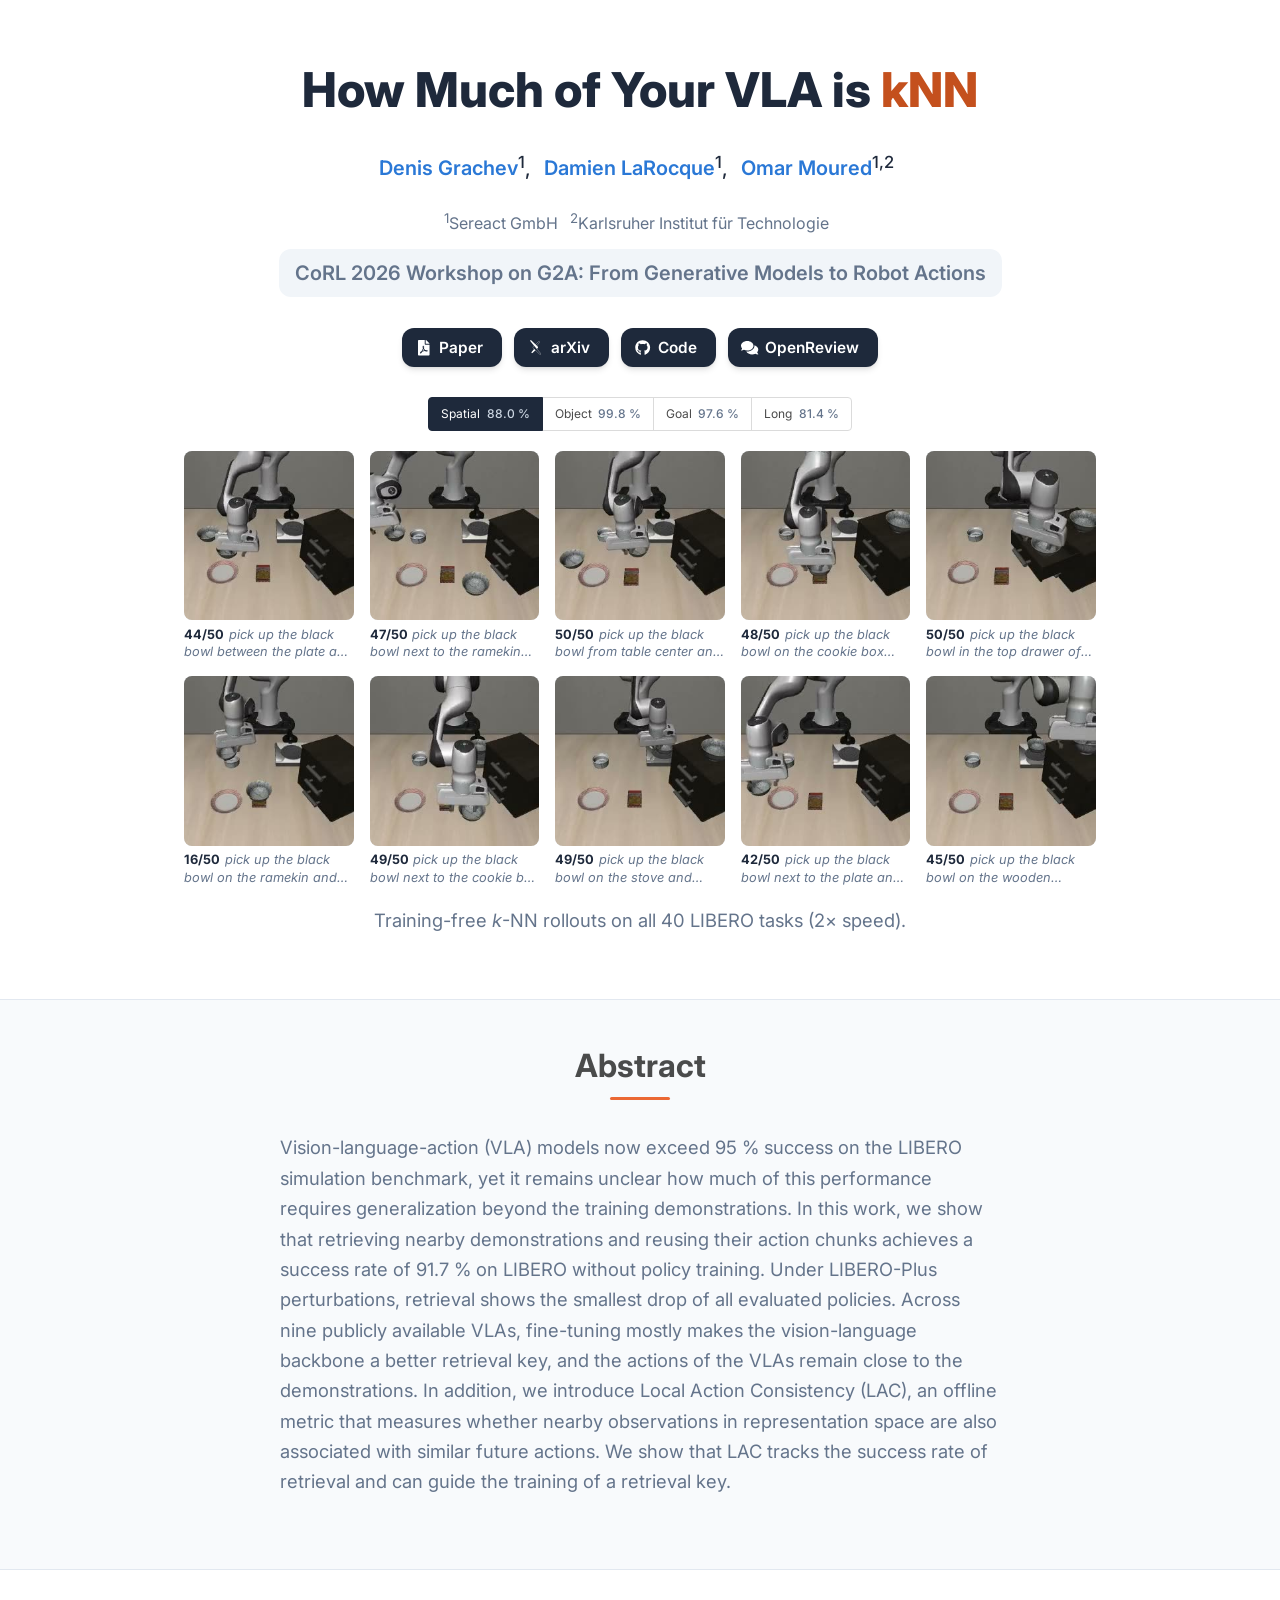
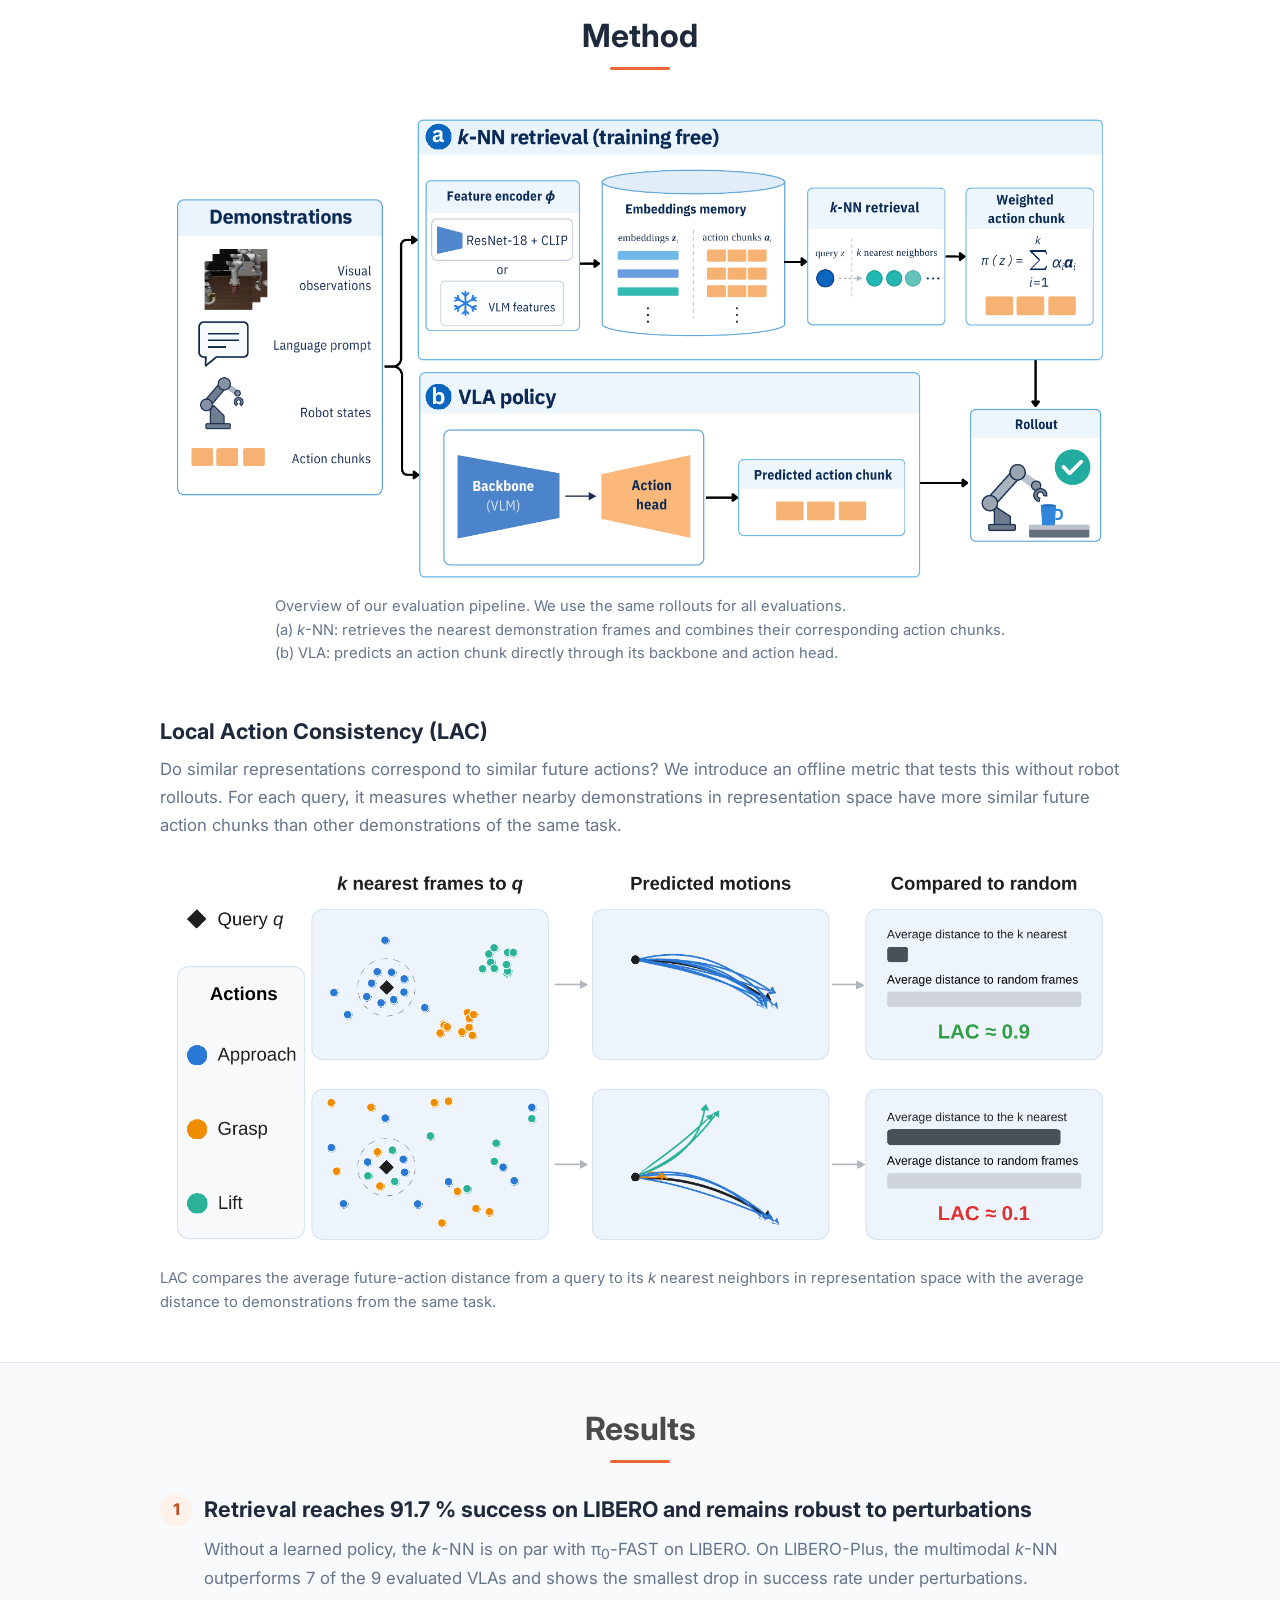
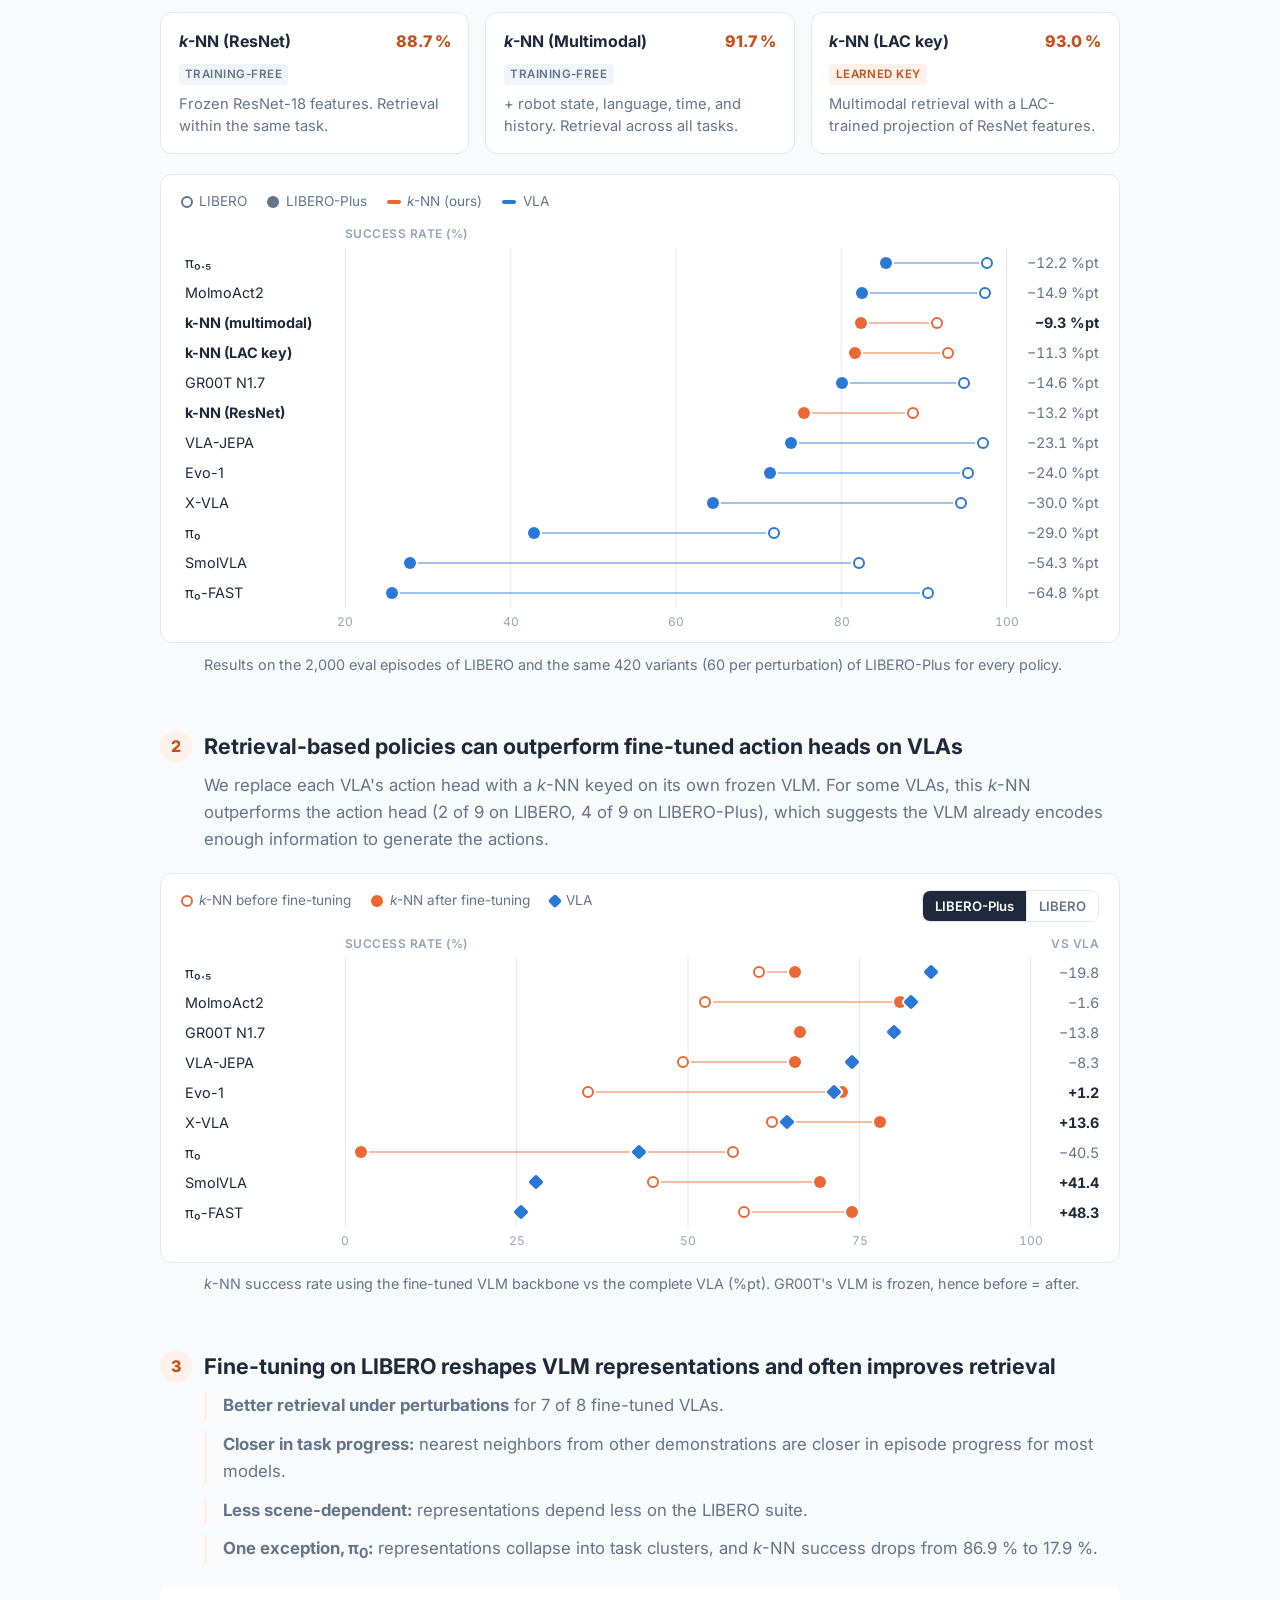
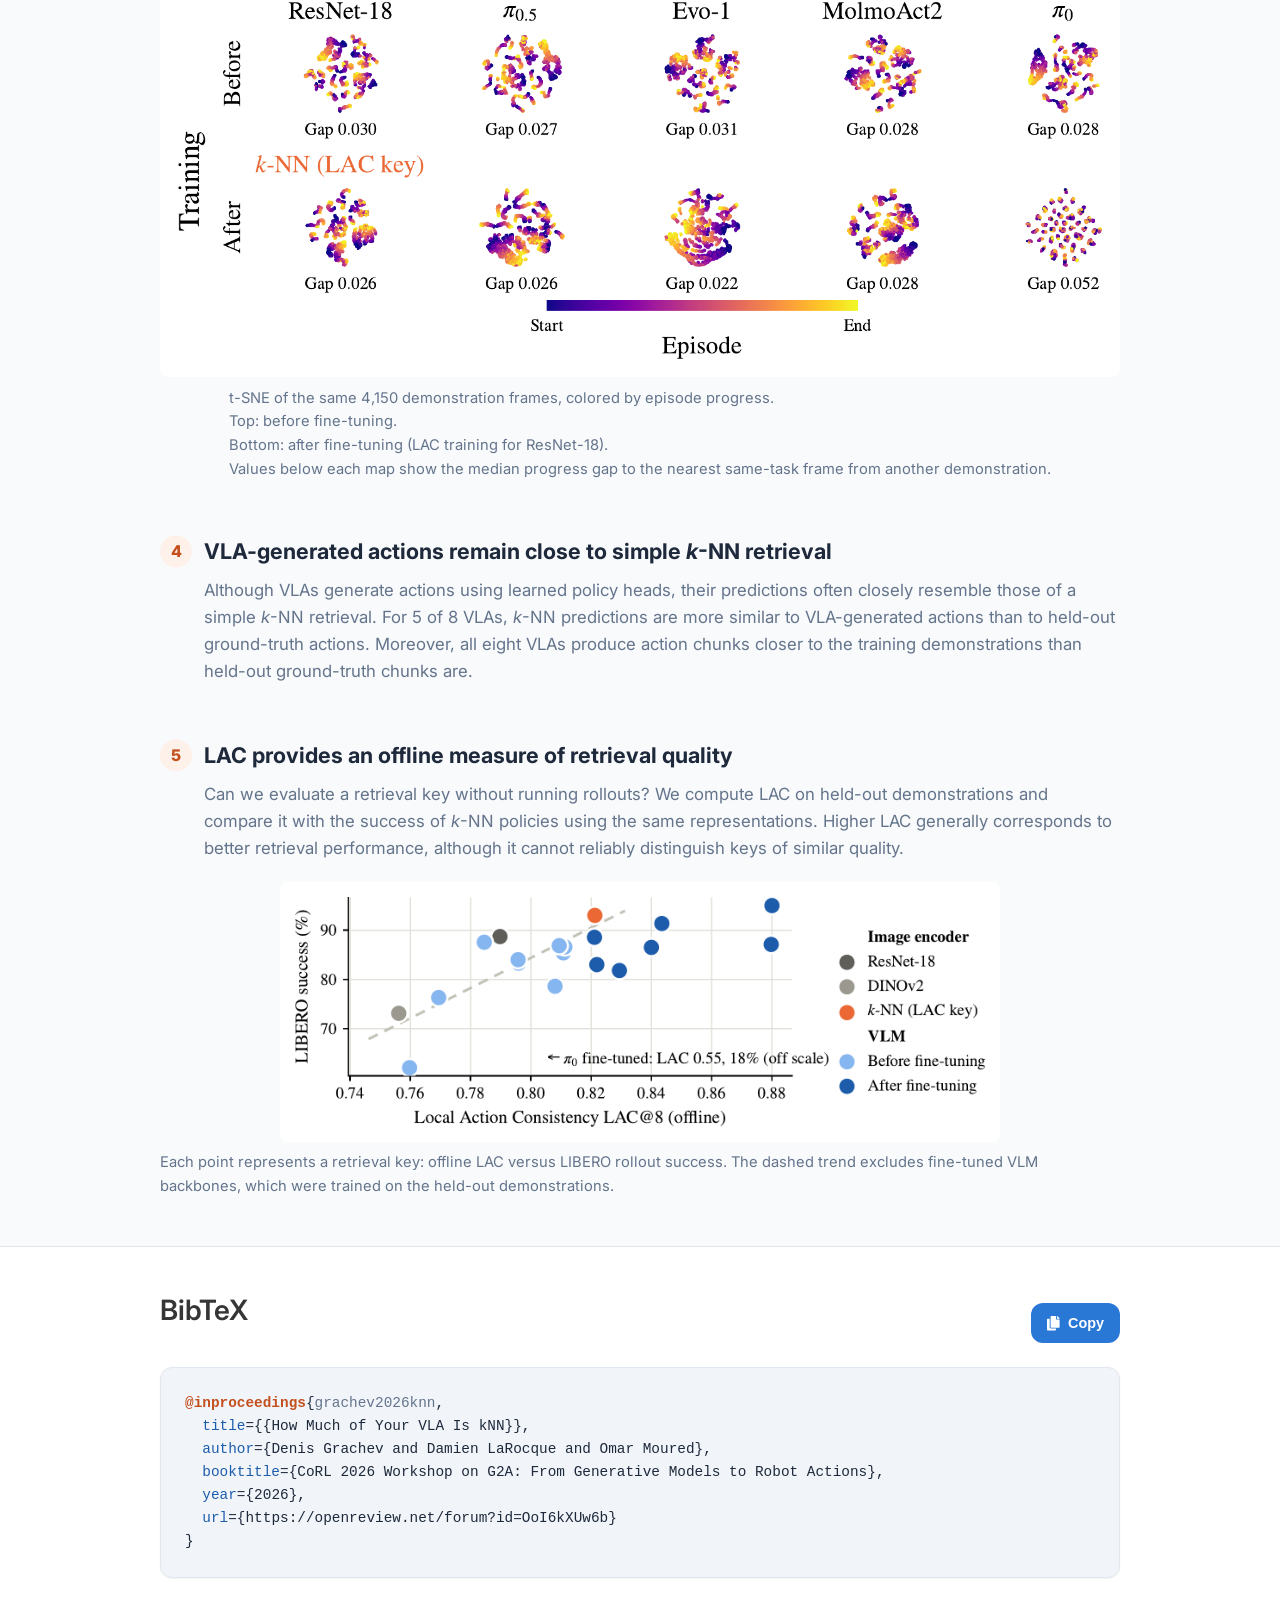
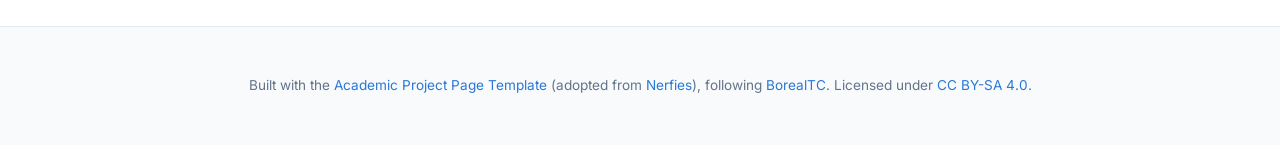
==== commit edd9bba4: "Enable code button for release" ====
--- a/index.html
+++ b/index.html
@@ -91,10 +91,9 @@
               </a>
             </span>
             <span class="link-block">
-              <!-- TODO: restore href="https://github.com/sereact/lerobot_knn" target="_blank" and drop "disabled" once released -->
-              <a class="external-link button is-normal is-rounded is-dark" disabled aria-disabled="true"
-                title="Code coming soon">
-                <span class="icon"><i class="fab fa-github"></i></span><span>Code (soon)</span>
+              <a href="https://github.com/sereact/lerobot_knn" target="_blank"
+                class="external-link button is-normal is-rounded is-dark">
+                <span class="icon"><i class="fab fa-github"></i></span><span>Code</span>
               </a>
             </span>
             <span class="link-block">
